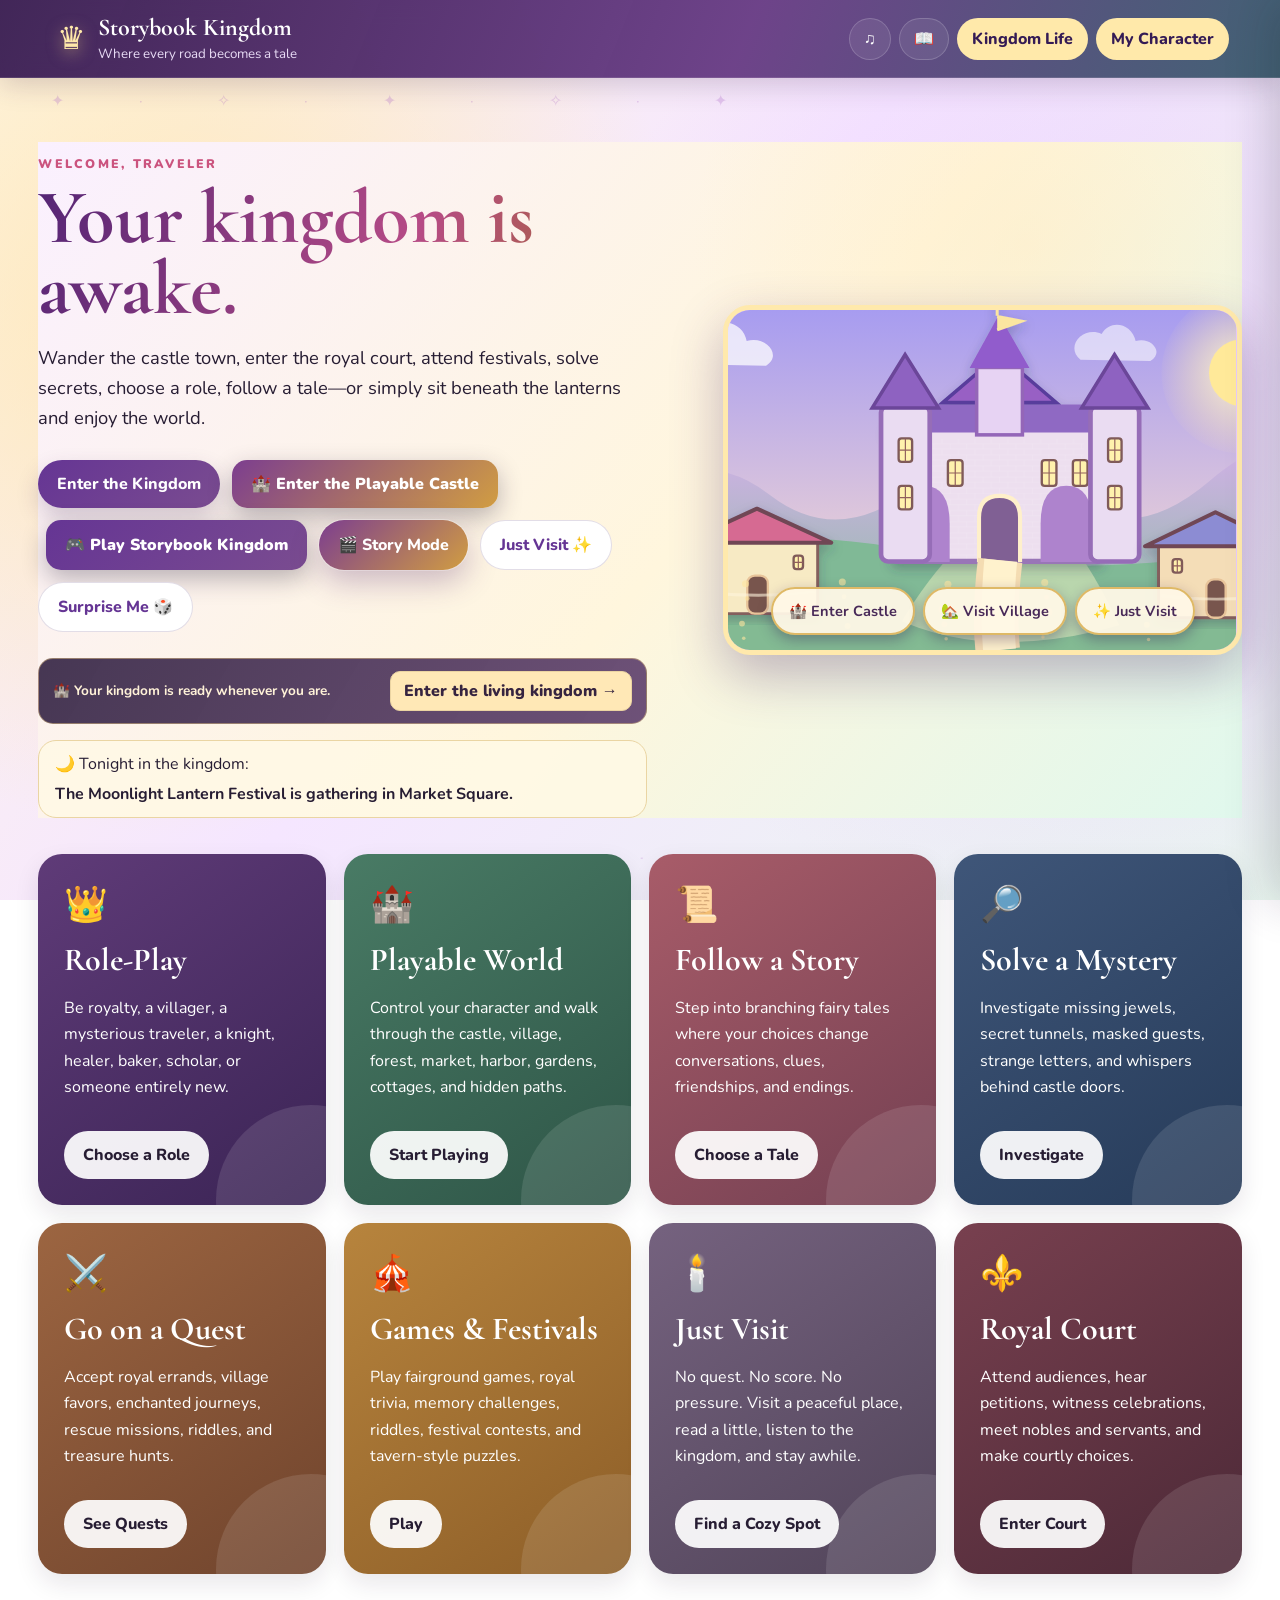
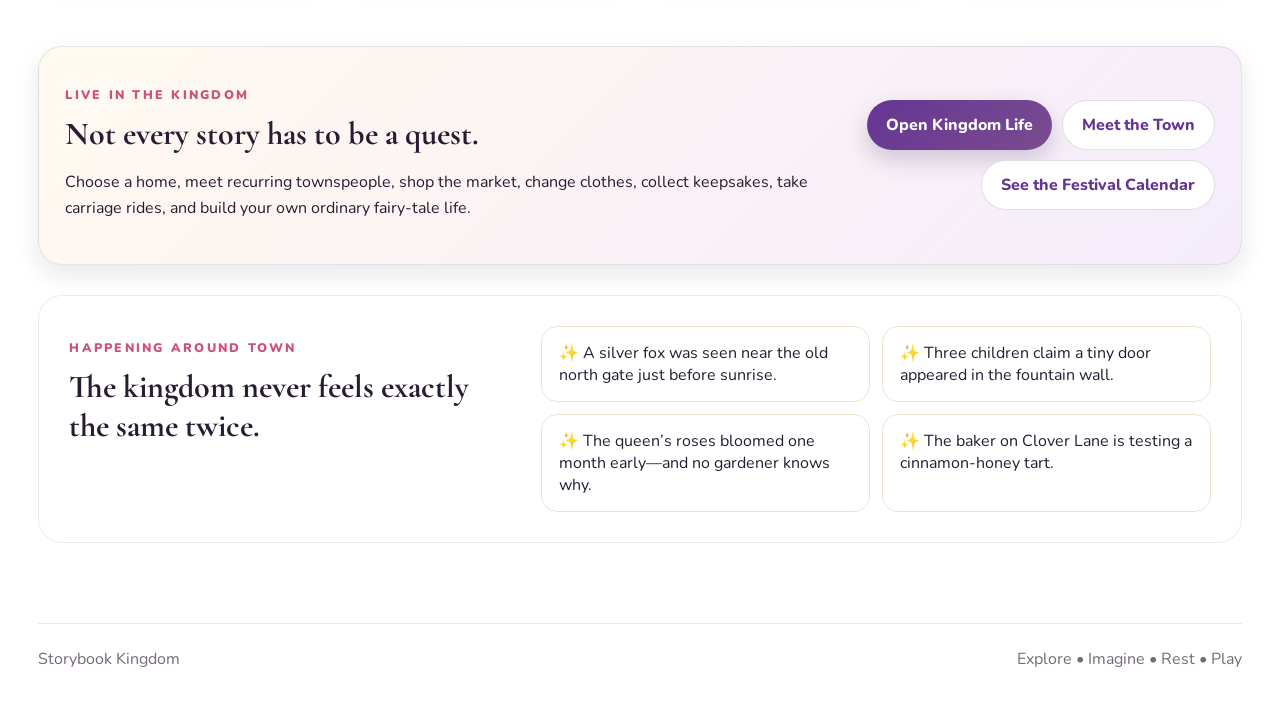
==== index.html @ 8319dd59 "Replace playable emoji figures with animated layered 2D character models" ====
<!DOCTYPE html>
<html lang="en">
<head>
  <meta charset="UTF-8" />
  <meta name="viewport" content="width=device-width, initial-scale=1.0" />
  <meta name="theme-color" content="#3b235e" />
  <meta name="description" content="Storybook Kingdom — a playable fairy-tale world where you control your character, explore connected locations, meet characters, solve mysteries, and go on quests." />
  <title>Storybook Kingdom</title>
  <link rel="stylesheet" href="styles.css" />
  <link rel="stylesheet" href="castle-game.css" />
  <link rel="stylesheet" href="kingdom-world.css" />
  <link rel="stylesheet" href="experience.css" />
  <link rel="stylesheet" href="playable-world.css" />
  <link rel="stylesheet" href="gameplay-system.css" />
  <link rel="stylesheet" href="world-life.css" />
  <link rel="stylesheet" href="scene-director.css" />
  <link rel="stylesheet" href="game-shell.css" />
  <link rel="stylesheet" href="living-schedule.css" />
  <link rel="stylesheet" href="micro-events.css" />
  <link rel="stylesheet" href="relationships.css" />
  <link rel="stylesheet" href="cinematic-motion.css" />
  <link rel="stylesheet" href="world-cycle.css" />
  <link rel="stylesheet" href="quest-book.css" />
  <link rel="stylesheet" href="world-activities.css" />
  <link rel="stylesheet" href="kingdom-shops.css" />
  <link rel="stylesheet" href="home-life.css" />
  <link rel="stylesheet" href="achievements.css" />
  <link rel="stylesheet" href="final-release.css" />
  <link rel="stylesheet" href="realism-pass.css" />
  <link rel="stylesheet" href="realism-details.css" />
  <link rel="stylesheet" href="spatial-physics.css" />
  <link rel="stylesheet" href="room-interactions.css" />
  <link rel="stylesheet" href="character-acting.css" />
  <link rel="stylesheet" href="window-views.css" />
  <link rel="stylesheet" href="depth-parallax.css" />
  <link rel="stylesheet" href="ambient-crowds.css" />
  <link rel="stylesheet" href="immersive-hud.css" />
  <link rel="stylesheet" href="npc-room-behavior.css" />
  <link rel="stylesheet" href="proximity-realism.css" />
  <link rel="stylesheet" href="weather-realism.css" />
  <link rel="stylesheet" href="playable-character-models.css" />
</head>
<body>
  <div class="sparkle-layer" aria-hidden="true"></div>

  <header class="topbar">
    <button class="brand" data-view="home" aria-label="Return to Storybook Kingdom home">
      <span class="crest">♛</span>
      <span>
        <strong>Storybook Kingdom</strong>
        <small>Where every road becomes a tale</small>
      </span>
    </button>

    <nav class="top-actions" aria-label="Kingdom controls">
      <button id="soundBtn" class="icon-btn" title="Toggle gentle kingdom ambience">♫</button>
      <button id="journalBtn" class="icon-btn" title="Open your storybook journal">📖</button>
      <button class="pill-btn" data-view="life">Kingdom Life</button>
      <button id="profileBtn" class="pill-btn">My Character</button>
    </nav>
  </header>

  <main id="app">
    <section id="homeView" class="view active">
      <div class="hero">
        <div class="hero-copy">
          <p class="eyebrow">WELCOME, TRAVELER</p>
          <h1>Your kingdom is awake.</h1>
          <p class="hero-text">
            Wander the castle town, enter the royal court, attend festivals, solve secrets,
            choose a role, follow a tale—or simply sit beneath the lanterns and enjoy the world.
          </p>

          <div class="hero-buttons">
            <button class="primary-btn" data-view="explore">Enter the Kingdom</button>
            <button id="rgStartBtn" class="primary-btn cinematic-btn">🏰 Enter the Playable Castle</button>
            <button id="immersiveStartBtn" class="primary-btn cinematic-btn">Enter Cinematic Story Mode ✨</button>
            <button class="secondary-btn" data-view="cozy">Just Visit ✨</button>
            <button id="continueKingdomBtn" class="secondary-btn hidden">Continue Last Visit</button>
            <button id="surpriseKingdomBtn" class="secondary-btn">Surprise Me 🎲</button>
          </div>

          <div class="status-ribbon">
            <span>🌙 Tonight in the kingdom:</span>
            <strong id="festivalTicker">The Moonlight Lantern Festival is gathering in Market Square.</strong>
          </div>
        </div>

        <div class="castle-card illustrated-world" aria-label="Illustrated kingdom castle and interactive destinations"><img class="world-art" src="world-scene.svg" alt="A lavender fairytale castle on a hill above colorful village cottages" width="1200" height="580"><div class="world-hotspots"><button type="button" data-view="castleinterior">🏰 Enter Castle</button><button type="button" data-view="villages">🏡 Visit Village</button><button type="button" data-view="cozy">✨ Just Visit</button></div><div class="legacy-castle-scene" aria-hidden="true">
          <div class="moon"></div>
          <div class="castle-silhouette">
            <div class="tower t1"><span></span></div>
            <div class="tower t2"><span></span></div>
            <div class="keep">
              <div class="window w1"></div>
              <div class="window w2"></div>
              <div class="gate"></div>
            </div>
            <div class="tower t3"><span></span></div>
          </div>
          <div class="hill"></div>
          <div class="lanterns"><i></i><i></i><i></i><i></i><i></i></div>
        </div></div>
      </div>

      <section class="mode-grid" aria-label="Choose what you feel like doing">
        <article class="mode-card royal" data-view="roleplay">
          <div class="mode-icon">👑</div>
          <h2>Role-Play</h2>
          <p>Be royalty, a villager, a mysterious traveler, a knight, healer, baker, scholar, or someone entirely new.</p>
          <button>Choose a Role</button>
        </article>

        <article class="mode-card forest" data-view="explore">
          <div class="mode-icon">🏰</div>
          <h2>Free Explore</h2>
          <p>Roam freely through the castle, village, forest, market, harbor, gardens, cottages, and hidden paths.</p>
          <button>Open the Map</button>
        </article>

        <article class="mode-card story" data-view="stories">
          <div class="mode-icon">📜</div>
          <h2>Follow a Story</h2>
          <p>Step into branching fairy tales where your choices change conversations, clues, friendships, and endings.</p>
          <button>Choose a Tale</button>
        </article>

        <article class="mode-card mystery" data-view="mystery">
          <div class="mode-icon">🔎</div>
          <h2>Solve a Mystery</h2>
          <p>Investigate missing jewels, secret tunnels, masked guests, strange letters, and whispers behind castle doors.</p>
          <button>Investigate</button>
        </article>

        <article class="mode-card quest" data-view="quests">
          <div class="mode-icon">⚔️</div>
          <h2>Go on a Quest</h2>
          <p>Accept royal errands, village favors, enchanted journeys, rescue missions, riddles, and treasure hunts.</p>
          <button>See Quests</button>
        </article>

        <article class="mode-card games" data-view="games">
          <div class="mode-icon">🎪</div>
          <h2>Games & Festivals</h2>
          <p>Play fairground games, royal trivia, memory challenges, riddles, festival contests, and tavern-style puzzles.</p>
          <button>Play</button>
        </article>

        <article class="mode-card cozy" data-view="cozy">
          <div class="mode-icon">🕯️</div>
          <h2>Just Visit</h2>
          <p>No quest. No score. No pressure. Visit a peaceful place, read a little, listen to the kingdom, and stay awhile.</p>
          <button>Find a Cozy Spot</button>
        </article>

        <article class="mode-card court" data-view="court">
          <div class="mode-icon">⚜️</div>
          <h2>Royal Court</h2>
          <p>Attend audiences, hear petitions, witness celebrations, meet nobles and servants, and make courtly choices.</p>
          <button>Enter Court</button>
        </article>
      </section>

      <section class="life-preview card">
        <div>
          <p class="eyebrow">LIVE IN THE KINGDOM</p>
          <h2>Not every story has to be a quest.</h2>
          <p>Choose a home, meet recurring townspeople, shop the market, change clothes, collect keepsakes, take carriage rides, and build your own ordinary fairy-tale life.</p>
        </div>
        <div class="life-preview-actions">
          <button class="primary-btn" data-view="life">Open Kingdom Life</button>
          <button class="secondary-btn" data-view="people">Meet the Town</button>
          <button class="secondary-btn" data-view="festival">See the Festival Calendar</button>
        </div>
      </section>

      <section class="now-board">
        <div>
          <p class="eyebrow">HAPPENING AROUND TOWN</p>
          <h2>The kingdom never feels exactly the same twice.</h2>
        </div>
        <div id="happenings" class="happenings"></div>
      </section>
    </section>

    <section id="exploreView" class="view">
      <div class="page-heading">
        <button class="back-btn" data-view="home">← Home</button>
        <div>
          <p class="eyebrow">FREE-EXPLORE MODE</p>
          <h1>Choose a place to wander.</h1>
          <p>You can leave any location whenever you want. Nothing here has to be completed.</p>
        </div>
      </div>
      <div id="mapGrid" class="map-grid"></div>
      <div id="locationPanel" class="panel hidden"></div>
    </section>

    <section id="roleplayView" class="view">
      <div class="page-heading">
        <button class="back-btn" data-view="home">← Home</button>
        <div>
          <p class="eyebrow">ROLE-PLAY</p>
          <h1>Who are you in this story?</h1>
          <p>Pick a starting role or invent your own. Your role changes the flavor of scenes—not your freedom.</p>
        </div>
      </div>
      <div id="roleGrid" class="role-grid"></div>
      <div class="custom-role card">
        <h2>Create Your Own Character</h2>
        <div class="form-row">
          <label>Name <input id="charName" placeholder="e.g. Templar of Rosehaven" /></label>
          <label>Role <input id="charRole" placeholder="e.g. traveling storyteller" /></label>
          <label>Home <input id="charHome" placeholder="e.g. Lantern Row" /></label>
        </div>
        <label>One special detail
          <input id="charDetail" placeholder="e.g. knows every secret passage beneath the castle" />
        </label>
        <button id="saveCharacter" class="primary-btn">Enter the Kingdom as This Character</button>
        <p id="characterSaved" class="success-note"></p>
      </div>
    </section>

    <section id="storiesView" class="view">
      <div class="page-heading">
        <button class="back-btn" data-view="home">← Home</button>
        <div>
          <p class="eyebrow">STORY PATHS</p>
          <h1>Choose a tale.</h1>
          <p>These are original fairy-tale adventures. Your decisions change the route through each story.</p>
        </div>
      </div>
      <div id="storyShelf" class="story-shelf"></div>
      <div id="storyPlayer" class="story-player hidden"></div>
    </section>

    <section id="mysteryView" class="view">
      <div class="page-heading">
        <button class="back-btn" data-view="home">← Home</button>
        <div>
          <p class="eyebrow">MYSTERY BOARD</p>
          <h1>The Case of the Vanished Star Crown</h1>
          <p>Inspect clues, question witnesses, and decide what happened before the royal procession begins.</p>
        </div>
      </div>
      <div class="mystery-layout">
        <aside class="case-file card">
          <h2>Case File</h2>
          <p>The ceremonial Star Crown vanished from a locked gallery sometime between the midnight bell and dawn.</p>
          <div class="progress-line"><span id="clueProgress"></span></div>
          <p id="clueCount">0 of 6 clues examined</p>
          <button id="resetMystery" class="secondary-btn small">Reset Case</button>
        </aside>
        <div id="clueBoard" class="clue-board"></div>
      </div>
      <div id="deductionPanel" class="card deduction hidden">
        <h2>Make Your Deduction</h2>
        <p>Who took the crown?</p>
        <div id="suspectButtons" class="choice-row"></div>
        <p id="deductionResult"></p>
      </div>
    </section>

    <section id="questsView" class="view">
      <div class="page-heading">
        <button class="back-btn" data-view="home">← Home</button>
        <div>
          <p class="eyebrow">QUEST BOARD</p>
          <h1>Choose your adventure.</h1>
          <p>Short errands, strange journeys, and grand royal missions are all available. Pick only what sounds fun.</p>
        </div>
      </div>
      <div id="questBoard" class="quest-board"></div>
    </section>

    <section id="gamesView" class="view">
      <div class="page-heading">
        <button class="back-btn" data-view="home">← Home</button>
        <div>
          <p class="eyebrow">FESTIVAL GREEN</p>
          <h1>Games beneath the banners.</h1>
          <p>Play a quick game, collect festival ribbons, or just browse the booths.</p>
        </div>
      </div>
      <div class="game-tabs">
        <button class="tab active" data-game="riddle">Riddle Booth</button>
        <button class="tab" data-game="memory">Royal Memory</button>
        <button class="tab" data-game="fortune">Wheel of Fortune & Fate</button>
      </div>
      <div id="gameStage" class="game-stage card"></div>
    </section>

    <section id="cozyView" class="view cozy-view">
      <div class="page-heading">
        <button class="back-btn" data-view="home">← Home</button>
        <div>
          <p class="eyebrow">JUST VISIT</p>
          <h1>You do not have to accomplish anything here.</h1>
          <p>Pick a peaceful corner of the kingdom. Stay as long as you like.</p>
        </div>
      </div>
      <div id="cozySpots" class="cozy-spots"></div>
      <div id="cozyScene" class="cozy-scene card">
        <div class="cozy-art">🏮 🌙 🏰 ✨</div>
        <h2>Lantern Bridge</h2>
        <p>The river carries gold reflections beneath the old stone bridge. Somewhere in town a violin is playing softly.</p>
        <button id="newCozyMoment" class="secondary-btn">Give Me Another Quiet Moment</button>
      </div>
    </section>

    <section id="courtView" class="view">
      <div class="page-heading">
        <button class="back-btn" data-view="home">← Home</button>
        <div>
          <p class="eyebrow">THE ROYAL COURT</p>
          <h1>Audience is in session.</h1>
          <p>Hear a petition and decide how your character responds—or simply watch the court unfold.</p>
        </div>
      </div>
      <div id="courtScene" class="court-scene card"></div>
    </section>

    <section id="lifeView" class="view">
      <div class="page-heading">
        <button class="back-btn" data-view="home">← Home</button>
        <div><p class="eyebrow">KINGDOM LIFE</p><h1>Live here for a while.</h1><p>Your coins, home, clothing, keepsakes, friendships, and little discoveries stay saved on this device.</p></div>
      </div>
      <div id="lifeStats" class="life-stats"></div>
      <div class="kingdom-finder card">
        <label for="kingdomSearch">Find something to do <input id="kingdomSearch" placeholder="Try: mystery, castle, horses, cozy, story, village..." /></label>
        <div id="kingdomCategoryChips" class="category-chips">
          <button class="category-chip active" data-life-filter="all">Everything</button>
          <button class="category-chip" data-life-filter="people">People & Home</button>
          <button class="category-chip" data-life-filter="stories">Stories & Mysteries</button>
          <button class="category-chip" data-life-filter="places">Places & Travel</button>
          <button class="category-chip" data-life-filter="learning">Work & Learning</button>
          <button class="category-chip" data-life-filter="leisure">Festivals & Leisure</button>
          <button class="category-chip" data-life-filter="world">My World & Saves</button>
        </div>
        <p id="kingdomFinderCount" class="story-note"></p>
      </div>
      <div class="life-grid">
        <article class="life-card" data-view="people"><span>👥</span><h2>People of the Kingdom</h2><p>Meet royals, villagers, servants, merchants, scholars, guards, children, travelers, and familiar faces who remember you.</p></article>
        <article class="life-card" data-view="shops"><span>🛍️</span><h2>Shops & Market</h2><p>Spend kingdom coins on clothing, food, books, trinkets, flowers, gifts, and curious objects.</p></article>
        <article class="life-card" data-view="homebase"><span>🏡</span><h2>Your Home</h2><p>Choose where you live—from a village cottage to rooms inside Roseglass Castle.</p></article>
        <article class="life-card" data-view="wardrobe"><span>👗</span><h2>Royal Wardrobe</h2><p>Choose your current outfit and collect new pieces from shops and festivals.</p></article>
        <article class="life-card" data-view="carriage"><span>🛞</span><h2>Carriages & Travel</h2><p>Take a carriage, ride horseback, walk the lanes, or catch a harbor boat to special destinations.</p></article>
        <article class="life-card" data-view="festival"><span>🎉</span><h2>Festival Calendar</h2><p>See recurring seasonal celebrations and enter special festival scenes.</p></article>
        <article class="life-card" data-view="royals"><span>👑</span><h2>Royal Family & Lore</h2><p>Meet the ruling household, trace family history, hear old scandals, and learn why Roseglass Castle became the royal seat.</p></article>
        <article class="life-card" data-view="jobs"><span>🛠️</span><h2>Jobs & Trades</h2><p>Choose a kingdom occupation, work short shifts when you feel like it, earn coins, and unlock role-play moments.</p></article>
        <article class="life-card" data-view="letters"><span>💌</span><h2>Letters & Gazette</h2><p>Open personal letters, invitations, notices, and the latest little stories from around the kingdom.</p></article>
        <article class="life-card" data-view="realms"><span>🗺️</span><h2>Neighboring Realms</h2><p>Travel beyond Storybook Kingdom to nearby courts, villages, forests, ports, and mountain roads.</p></article>
        <article class="life-card" data-view="clock"><span>🌅</span><h2>Kingdom Clock</h2><p>Choose morning, afternoon, evening, or night and watch scenes around the kingdom change with the hour.</p></article>
        <article class="life-card" data-view="courtship"><span>💞</span><h2>Courtship & Companions</h2><p>Build gentle story relationships, share outings, exchange letters, and choose whether a bond stays friendship, courtship, or simply acquaintance.</p></article>
        <article class="life-card" data-view="property"><span>🪑</span><h2>Home & Furnishings</h2><p>Decorate your chosen home with beds, tables, bookshelves, rugs, flowers, paintings, hearth pieces, and little comforts.</p></article>
        <article class="life-card" data-view="townservices"><span>🏘️</span><h2>Town Services</h2><p>Spend time at the tavern, inn, stable, blacksmith, dressmaker, apothecary, schoolhouse, and bathhouse.</p></article>
        <article class="life-card" data-view="grandevents"><span>🎭</span><h2>Grand Events</h2><p>Enter masquerades, tournaments, royal weddings, holiday feasts, coronation celebrations, and village fairs.</p></article>
        <article class="life-card" data-view="eventchains"><span>📚</span><h2>Living Storylines</h2><p>Play multi-part events that remember earlier choices and continue across several visits.</p></article>
        <article class="life-card" data-view="seasons"><span>🌦️</span><h2>Seasons & Weather</h2><p>Choose spring rain, summer sunshine, autumn wind, winter snow, fog, storms, or a clear starry night and watch daily scenes adapt.</p></article>
        <article class="life-card" data-view="household"><span>🫖</span><h2>Household Life</h2><p>Wake up, prepare meals, host tea, receive callers, tend a garden, read by the fire, or end the day quietly at home.</p></article>
        <article class="life-card" data-view="reputation"><span>🗣️</span><h2>Rumors & Reputation</h2><p>Town chatter remembers some of your choices. Build a reputation for kindness, mystery, scholarship, courage, or festive spirit.</p></article>
        <article class="life-card" data-view="calendar"><span>📅</span><h2>Kingdom Calendar</h2><p>Move through a twelve-day story month filled with market days, court sessions, fairs, celebrations, quiet days, and surprise happenings.</p></article>
        <article class="life-card" data-view="cases"><span>🕵️</span><h2>Mystery Casebook</h2><p>Open additional replayable investigations with suspects, clues, deductions, and saved case progress.</p></article>
        <article class="life-card" data-view="routines"><span>🔔</span><h2>Castle-Town Routines</h2><p>Spend a morning, afternoon, evening, or night following ordinary routines around the castle, village, market, harbor, or abbey.</p></article>
        <article class="life-card" data-view="castleinterior"><span>🏰</span><h2>Inside Roseglass Castle</h2><p>Explore the kitchens, ballroom, throne room, servants’ corridors, library, towers, guest wing, chapel, nursery, and hidden passages.</p></article>
        <article class="life-card" data-view="storybooks"><span>📚</span><h2>Storybook Library</h2><p>Collect original fairy tales, legends, songs, family histories, recipes, maps, and pieces of kingdom lore.</p></article>
        <article class="life-card" data-view="titles"><span>🏅</span><h2>Titles & Keepsakes</h2><p>Earn gentle story titles and keepsakes from exploration, kindness, mysteries, festivals, scholarship, and ordinary life.</p></article>
        <article class="life-card" data-view="todayevents"><span>✨</span><h2>Something Happened Today</h2><p>Open a random kingdom event that may become a conversation, invitation, rumor, discovery, tiny problem, or completely peaceful moment.</p></article>
        <article class="life-card" data-view="letterslive"><span>📨</span><h2>Living Correspondence</h2><p>Receive follow-up letters from people you know, with wording that changes according to friendships, visits, and story progress.</p></article>
        <article class="life-card" data-view="consequencequests"><span>🧭</span><h2>Choice-Remembering Quests</h2><p>Play longer quests whose later scenes remember earlier decisions without trapping you in one path.</p></article>

        <article class="life-card" data-view="underways"><span>🕳️</span><h2>Underways & Secret Tunnels</h2><p>Explore cellars, old aqueducts, forgotten stairs, sealed doors, smugglers’ routes, and the passages beneath Roseglass Castle.</p></article>
        <article class="life-card" data-view="villages"><span>🏘️</span><h2>Outlying Villages</h2><p>Visit six nearby settlements with their own people, customs, shops, rumors, and small-town problems.</p></article>
        <article class="life-card" data-view="academy"><span>🎓</span><h2>Royal Academy</h2><p>Attend optional lessons in lore, maps, etiquette, herbs, music, riddles, history, and practical castle-town skills.</p></article>
        <article class="life-card" data-view="castlework"><span>🧹</span><h2>Castle Workdays</h2><p>Try short shifts in the kitchens, library, stables, gardens, guest wing, messenger office, and festival staff.</p></article>
        <article class="life-card" data-view="seasonarcs"><span>🍂</span><h2>Seasonal Story Arcs</h2><p>Follow longer stories that unfold over spring, summer, autumn, and winter while remembering your choices.</p></article>
        <article class="life-card" data-view="pastimes"><span>🧶</span><h2>Kingdom Pastimes</h2><p>Spend time gardening, baking, fishing, sewing, painting, reading, singing, stargazing, picnicking, or doing nothing at all.</p></article>

        <article class="life-card" data-view="lifepaths"><span>🧭</span><h2>Life Paths</h2><p>Try royal, noble, merchant, artisan, servant, farmer, traveler, or village life without locking your character into one class.</p></article>
        <article class="life-card" data-view="stables"><span>🐎</span><h2>Royal Stables & Horses</h2><p>Meet horses, choose a favorite mount, groom, ride, train gently, or take a peaceful countryside route.</p></article>
        <article class="life-card" data-view="feasts"><span>🍽️</span><h2>Feasts & Royal Kitchens</h2><p>Plan menus, prepare dishes, attend banquets, host supper, bake festival food, or eat quietly in the kitchens.</p></article>
        <article class="life-card" data-view="theatre"><span>🎭</span><h2>Theatre & Performances</h2><p>Watch plays, sing, perform, rehearse, join a village pageant, or attend a royal concert beneath the chandeliers.</p></article>
        <article class="life-card" data-view="passport"><span>📜</span><h2>Realm Passport</h2><p>Keep a record of the neighboring realms and villages you have visited, along with stamps, memories, and travel notes.</p></article>
        <article class="life-card" data-view="talemaker"><span>✍️</span><h2>Make Your Own Fairy Tale</h2><p>Mix a hero, setting, mystery, object, companion, and ending style to create a new original story prompt whenever you want.</p></article>
        <article class="life-card" data-view="paupersaga"><span>🌟</span><h2>From Cottage to Court</h2><p>Follow a longer rags-to-royalty-style saga about village life, opportunity, identity, friendship, and choosing what “happily ever after” means.</p></article>
        <article class="life-card" data-view="kingdomdashboard"><span>📖</span><h2>My Kingdom Book</h2><p>See your character, home, coins, relationships, visits, stories, mysteries, titles, collections, and overall kingdom history in one place.</p></article>
        <article class="life-card" data-view="savecenter"><span>💾</span><h2>Save & Restore Center</h2><p>Export your Storybook Kingdom progress to a backup file, import it later, or reset only when you deliberately choose to.</p></article>

      </div>
      <div class="card daily-card"><p class="eyebrow">TODAY'S LITTLE MOMENT</p><h2 id="dailyMomentTitle"></h2><p id="dailyMomentText"></p><button id="dailyMomentBtn" class="primary-btn">Live This Moment</button><p id="dailyMomentResult"></p></div>
    </section>

    <section id="peopleView" class="view">
      <div class="page-heading"><button class="back-btn" data-view="life">← Kingdom Life</button><div><p class="eyebrow">PEOPLE OF STORYBOOK KINGDOM</p><h1>Familiar faces make a world feel alive.</h1><p>Talk to someone, give a small gift, hear gossip, or simply visit.</p></div></div>
      <div id="peopleGrid" class="people-grid"></div>
      <div id="personScene" class="card hidden"></div>
    </section>

    <section id="shopsView" class="view">
      <div class="page-heading"><button class="back-btn" data-view="life">← Kingdom Life</button><div><p class="eyebrow">MARKET & SHOPS</p><h1>Spend a few kingdom coins.</h1><p>Nothing here uses real money. Coins are earned only inside Storybook Kingdom.</p></div></div>
      <div id="walletBar" class="wallet-bar"></div>
      <div id="shopGrid" class="shop-grid"></div>
      <div id="shopScene" class="card hidden"></div>
    </section>

    <section id="homebaseView" class="view">
      <div class="page-heading"><button class="back-btn" data-view="life">← Kingdom Life</button><div><p class="eyebrow">YOUR HOME</p><h1>Where do you belong tonight?</h1><p>You can change homes whenever you like. There is no rent and no penalty.</p></div></div>
      <div id="homeChoices" class="home-choices"></div>
      <div id="homeScene" class="card"></div>
    </section>

    <section id="wardrobeView" class="view">
      <div class="page-heading"><button class="back-btn" data-view="life">← Kingdom Life</button><div><p class="eyebrow">ROYAL WARDROBE</p><h1>Dress for the story you feel like living.</h1><p>Your wardrobe grows through shops, festivals, stories, and discoveries.</p></div></div>
      <div id="outfitNow" class="card outfit-now"></div>
      <div id="wardrobeGrid" class="wardrobe-grid"></div>
    </section>

    <section id="carriageView" class="view">
      <div class="page-heading"><button class="back-btn" data-view="life">← Kingdom Life</button><div><p class="eyebrow">CARRIAGES & TRAVEL</p><h1>Choose how to cross the kingdom.</h1><p>Travel creates short scenes and can uncover small keepsakes or rumors.</p></div></div>
      <div id="travelGrid" class="travel-grid"></div>
      <div id="travelScene" class="card hidden"></div>
    </section>

    <section id="festivalView" class="view">
      <div class="page-heading"><button class="back-btn" data-view="life">← Kingdom Life</button><div><p class="eyebrow">FESTIVAL CALENDAR</p><h1>A year of banners, music, food, and old traditions.</h1><p>Enter any festival whenever you want; Storybook Kingdom does not make you wait for the real calendar.</p></div></div>
      <div id="festivalGrid" class="festival-grid"></div>
      <div id="festivalScene" class="card hidden"></div>
    </section>

    <section id="royalsView" class="view">
      <div class="page-heading"><button class="back-btn" data-view="life">← Kingdom Life</button><div><p class="eyebrow">THE HOUSE OF ROSEGLASS</p><h1>Royal family, history, and court lore.</h1><p>Explore the ruling household without needing to follow a quest.</p></div></div>
      <div id="royalGrid" class="people-grid"></div>
      <div id="royalScene" class="card hidden"></div>
    </section>

    <section id="jobsView" class="view">
      <div class="page-heading"><button class="back-btn" data-view="life">← Kingdom Life</button><div><p class="eyebrow">JOBS & TRADES</p><h1>Choose how you spend a working day.</h1><p>Work is optional. Pick a trade for role-play, earn a few coins, then leave whenever you like.</p></div></div>
      <div id="jobStatus" class="card"></div>
      <div id="jobGrid" class="shop-grid"></div>
      <div id="jobScene" class="card hidden"></div>
    </section>

    <section id="lettersView" class="view">
      <div class="page-heading"><button class="back-btn" data-view="life">← Kingdom Life</button><div><p class="eyebrow">POST & KINGDOM GAZETTE</p><h1>Something has arrived for you.</h1><p>Read invitations, notes, notices, gossip columns, and harmless little headlines from around town.</p></div></div>
      <div id="mailGrid" class="story-shelf"></div>
      <div id="mailScene" class="card hidden"></div>
    </section>

    <section id="realmsView" class="view">
      <div class="page-heading"><button class="back-btn" data-view="life">← Kingdom Life</button><div><p class="eyebrow">BEYOND THE KINGDOM</p><h1>Other roads lead to other stories.</h1><p>These nearby realms expand the world without replacing Storybook Kingdom as your home base.</p></div></div>
      <div id="realmGrid" class="map-grid"></div>
      <div id="realmScene" class="card hidden"></div>
    </section>

    <section id="clockView" class="view">
      <div class="page-heading"><button class="back-btn" data-view="life">← Kingdom Life</button><div><p class="eyebrow">KINGDOM CLOCK</p><h1>Choose the hour you want to visit.</h1><p>Storybook Kingdom does not force real-world time on you. Pick the atmosphere you feel like.</p></div></div>
      <div id="clockChoices" class="cozy-spots"></div>
      <div id="clockScene" class="card"></div>
    </section>

    <section id="courtshipView" class="view">
      <div class="page-heading"><button class="back-btn" data-view="life">← Kingdom Life</button><div><p class="eyebrow">COURTSHIP & COMPANIONS</p><h1>Relationships can grow at your pace.</h1><p>Nothing is forced. Keep a person as a friend, grow closer, or simply enjoy a single outing.</p></div></div>
      <div id="companionGrid" class="people-grid"></div><div id="companionScene" class="card hidden"></div>
    </section>

    <section id="propertyView" class="view">
      <div class="page-heading"><button class="back-btn" data-view="life">← Kingdom Life</button><div><p class="eyebrow">HOME & FURNISHINGS</p><h1>Make your home feel like yours.</h1><p>Collect furniture and decorate without rent, upkeep, or pressure.</p></div></div>
      <div id="propertyStatus" class="card"></div><div id="furnitureGrid" class="shop-grid"></div><div id="propertyScene" class="card hidden"></div>
    </section>

    <section id="townservicesView" class="view">
      <div class="page-heading"><button class="back-btn" data-view="life">← Kingdom Life</button><div><p class="eyebrow">CASTLE-TOWN LIFE</p><h1>Spend an ordinary day in town.</h1><p>These places are for role-play, errands, conversation, comfort, and small discoveries.</p></div></div>
      <div id="serviceGrid" class="map-grid"></div><div id="serviceScene" class="card hidden"></div>
    </section>

    <section id="grandeventsView" class="view">
      <div class="page-heading"><button class="back-btn" data-view="life">← Kingdom Life</button><div><p class="eyebrow">GRAND EVENTS</p><h1>Tonight the whole kingdom is invited.</h1><p>Choose any celebration whenever you want. Events are replayable and do not expire.</p></div></div>
      <div id="grandEventGrid" class="festival-grid"></div><div id="grandEventScene" class="card hidden"></div>
    </section>

    <section id="eventchainsView" class="view">
      <div class="page-heading"><button class="back-btn" data-view="life">← Kingdom Life</button><div><p class="eyebrow">LIVING STORYLINES</p><h1>Some stories continue after you walk away.</h1><p>Each storyline unfolds in chapters and remembers where you stopped.</p></div></div>
      <div id="chainGrid" class="story-shelf"></div><div id="chainScene" class="card hidden"></div>
    </section>


    <section id="seasonsView" class="view">
      <div class="page-heading"><button class="back-btn" data-view="life">← Kingdom Life</button><div><p class="eyebrow">SEASONS & WEATHER</p><h1>Change the sky above the kingdom.</h1><p>Pick the atmosphere you want. Weather changes descriptions and suggested activities without blocking anything.</p></div></div>
      <div id="weatherGrid" class="weather-grid"></div><div id="weatherScene" class="card"></div>
    </section>

    <section id="householdView" class="view">
      <div class="page-heading"><button class="back-btn" data-view="life">← Kingdom Life</button><div><p class="eyebrow">HOUSEHOLD LIFE</p><h1>Live an ordinary fairy-tale day at home.</h1><p>Your home can be active, social, productive, or completely restful.</p></div></div>
      <div id="householdStatus" class="card"></div><div id="householdGrid" class="routine-grid"></div><div id="householdScene" class="card hidden"></div>
    </section>

    <section id="reputationView" class="view">
      <div class="page-heading"><button class="back-btn" data-view="life">← Kingdom Life</button><div><p class="eyebrow">RUMORS & REPUTATION</p><h1>People remember the kind of stories you create.</h1><p>Reputation is descriptive, not a score you have to maximize. You can change direction whenever you like.</p></div></div>
      <div id="reputationBoard" class="reputation-board"></div><div id="rumorBoard" class="card"></div>
    </section>

    <section id="calendarView" class="view">
      <div class="page-heading"><button class="back-btn" data-view="life">← Kingdom Life</button><div><p class="eyebrow">KINGDOM CALENDAR</p><h1>Turn the page when you feel like it.</h1><p>The calendar is fictional and advances only when you choose. Nothing expires.</p></div></div>
      <div id="calendarStatus" class="card"></div><div id="calendarGrid" class="calendar-grid"></div>
    </section>

    <section id="casesView" class="view">
      <div class="page-heading"><button class="back-btn" data-view="life">← Kingdom Life</button><div><p class="eyebrow">MYSTERY CASEBOOK</p><h1>More secrets are waiting.</h1><p>Inspect evidence, question possibilities, and make your own deduction.</p></div></div>
      <div id="caseGrid" class="story-shelf"></div><div id="caseScene" class="card hidden"></div>
    </section>

    <section id="routinesView" class="view">
      <div class="page-heading"><button class="back-btn" data-view="life">← Kingdom Life</button><div><p class="eyebrow">CASTLE-TOWN ROUTINES</p><h1>Spend a whole stretch of the day somewhere familiar.</h1><p>Choose a place and follow a short chain of everyday moments.</p></div></div>
      <div id="routineGrid" class="routine-grid"></div><div id="routineScene" class="card hidden"></div>
    </section>

    <section id="castleinteriorView" class="view">
      <div class="page-heading"><button class="back-btn" data-view="life">← Kingdom Life</button><div><p class="eyebrow">INSIDE ROSEGLASS CASTLE</p><h1>The castle is a whole world of its own.</h1><p>Choose a room, corridor, or hidden corner. You can explore without starting a quest.</p></div></div>
      <div id="castleRoomGrid" class="map-grid"></div><div id="castleRoomScene" class="card hidden"></div>
    </section>

    <section id="storybooksView" class="view">
      <div class="page-heading"><button class="back-btn" data-view="life">← Kingdom Life</button><div><p class="eyebrow">STORYBOOK LIBRARY</p><h1>Your shelves grow as the kingdom grows.</h1><p>Open collected tales, legends, household books, songs, recipes, and pieces of lore.</p></div></div>
      <div id="storybookStats" class="card"></div><div id="storybookGrid" class="story-shelf"></div><div id="storybookScene" class="card hidden"></div>
    </section>

    <section id="titlesView" class="view">
      <div class="page-heading"><button class="back-btn" data-view="life">← Kingdom Life</button><div><p class="eyebrow">TITLES & KEEPSAKES</p><h1>Little names for the life you have lived here.</h1><p>These are story souvenirs, never requirements or rankings.</p></div></div>
      <div id="titleBoard" class="people-grid"></div><div id="keepsakeBoard" class="card"></div>
    </section>

    <section id="todayeventsView" class="view">
      <div class="page-heading"><button class="back-btn" data-view="life">← Kingdom Life</button><div><p class="eyebrow">SOMETHING HAPPENED TODAY</p><h1>Open the door and see what kind of day it is.</h1><p>The event can be dramatic, funny, cozy, mysterious, social, or wonderfully uneventful.</p></div></div>
      <div id="todayEventScene" class="card event-big"></div>
    </section>

    <section id="lettersliveView" class="view">
      <div class="page-heading"><button class="back-btn" data-view="life">← Kingdom Life</button><div><p class="eyebrow">LIVING CORRESPONDENCE</p><h1>Your relationships write back.</h1><p>Letters change as friendships, places, and stories become familiar.</p></div></div>
      <div id="livingLetterGrid" class="story-shelf"></div><div id="livingLetterScene" class="card hidden"></div>
    </section>

    <section id="consequencequestsView" class="view">
      <div class="page-heading"><button class="back-btn" data-view="life">← Kingdom Life</button><div><p class="eyebrow">CHOICE-REMEMBERING QUESTS</p><h1>Choices echo without becoming chains.</h1><p>Each quest remembers earlier decisions and changes later scenes, but you can replay or choose differently anytime.</p></div></div>
      <div id="memoryQuestGrid" class="quest-board"></div><div id="memoryQuestScene" class="card hidden"></div>
    </section>

    <section id="underwaysView" class="view">
      <div class="page-heading"><button class="back-btn" data-view="life">← Kingdom Life</button><div><p class="eyebrow">BENEATH THE KINGDOM</p><h1>The Underways</h1><p>Explore old tunnels at your own pace. Some are mysterious; some are simply old infrastructure.</p></div></div>
      <div id="underwayGrid" class="story-shelf"></div><div id="underwayScene" class="card hidden"></div>
    </section>
    <section id="villagesView" class="view">
      <div class="page-heading"><button class="back-btn" data-view="life">← Kingdom Life</button><div><p class="eyebrow">BEYOND THE CASTLE TOWN</p><h1>Outlying Villages</h1><p>Small communities with distinct rhythms, neighbors, trades, and local stories.</p></div></div>
      <div id="villageGrid" class="map-grid"></div><div id="villageScene" class="card hidden"></div>
    </section>
    <section id="academyView" class="view">
      <div class="page-heading"><button class="back-btn" data-view="life">← Kingdom Life</button><div><p class="eyebrow">ROYAL ACADEMY</p><h1>Learn only when you feel like it.</h1><p>Short optional lessons add flavor to role-play. There are no grades and no required assignments.</p></div></div>
      <div id="academyGrid" class="story-shelf"></div><div id="academyScene" class="card hidden"></div>
    </section>
    <section id="castleworkView" class="view">
      <div class="page-heading"><button class="back-btn" data-view="life">← Kingdom Life</button><div><p class="eyebrow">A DAY ON STAFF</p><h1>Castle Workdays</h1><p>Try a shift for coins and story moments, then leave whenever you like.</p></div></div>
      <div id="castleWorkGrid" class="quest-board"></div><div id="castleWorkScene" class="card hidden"></div>
    </section>
    <section id="seasonarcsView" class="view">
      <div class="page-heading"><button class="back-btn" data-view="life">← Kingdom Life</button><div><p class="eyebrow">STORIES THROUGH THE YEAR</p><h1>Seasonal Story Arcs</h1><p>Four longer storylines designed to feel like life moving through the kingdom.</p></div></div>
      <div id="seasonArcGrid" class="story-shelf"></div><div id="seasonArcScene" class="card hidden"></div>
    </section>
    <section id="pastimesView" class="view">
      <div class="page-heading"><button class="back-btn" data-view="life">← Kingdom Life</button><div><p class="eyebrow">NO-PRESSURE TIME</p><h1>Kingdom Pastimes</h1><p>Choose something small to do because it sounds pleasant—not because the kingdom needs saving.</p></div></div>
      <div id="pastimeGrid" class="cozy-spots"></div><div id="pastimeScene" class="card hidden"></div>
    </section>


    <section id="lifepathsView" class="view">
      <div class="page-heading"><button class="back-btn" data-view="life">← Kingdom Life</button><div><p class="eyebrow">WAYS TO LIVE HERE</p><h1>Choose a life for today.</h1><p>A path changes the flavor of your day, not your worth or your freedom. Switch whenever you like.</p></div></div>
      <div id="lifePathGrid" class="story-shelf"></div><div id="lifePathScene" class="card hidden"></div>
    </section>
    <section id="stablesView" class="view">
      <div class="page-heading"><button class="back-btn" data-view="life">← Kingdom Life</button><div><p class="eyebrow">ROYAL STABLES</p><h1>Meet the horses of Roseglass.</h1><p>Choose a favorite mount, care for it, ride, or simply spend a quiet hour in the stable yard.</p></div></div>
      <div id="stableStatus" class="card"></div><div id="horseGrid" class="people-grid"></div><div id="horseScene" class="card hidden"></div>
    </section>
    <section id="feastsView" class="view">
      <div class="page-heading"><button class="back-btn" data-view="life">← Kingdom Life</button><div><p class="eyebrow">TABLES OF THE KINGDOM</p><h1>Cook, host, feast, or snack.</h1><p>Food can be ceremonial, cozy, festive, ordinary, or just something warm from the bakery.</p></div></div>
      <div id="feastGrid" class="story-shelf"></div><div id="feastScene" class="card hidden"></div>
    </section>
    <section id="theatreView" class="view">
      <div class="page-heading"><button class="back-btn" data-view="life">← Kingdom Life</button><div><p class="eyebrow">STAGE & SONG</p><h1>The kingdom is ready for a performance.</h1><p>Watch, rehearse, sing, act, tell stories, or stay comfortably in the audience.</p></div></div>
      <div id="theatreGrid" class="story-shelf"></div><div id="theatreScene" class="card hidden"></div>
    </section>
    <section id="passportView" class="view">
      <div class="page-heading"><button class="back-btn" data-view="life">← Kingdom Life</button><div><p class="eyebrow">TRAVEL RECORD</p><h1>Your Realm Passport</h1><p>A keepsake record of where you have wandered. It never blocks travel and never expires.</p></div></div>
      <div id="passportStats" class="card"></div><div id="passportGrid" class="map-grid"></div>
    </section>
    <section id="talemakerView" class="view">
      <div class="page-heading"><button class="back-btn" data-view="life">← Kingdom Life</button><div><p class="eyebrow">STORY WORKSHOP</p><h1>Make your own fairy tale.</h1><p>Generate an original premise, then reshape any part until it sounds like a story you want to enter.</p></div></div>
      <div id="taleMaker" class="card"></div>
    </section>
    <section id="paupersagaView" class="view">
      <div class="page-heading"><button class="back-btn" data-view="life">← Kingdom Life</button><div><p class="eyebrow">LONG-FORM STORY</p><h1>From Cottage to Court</h1><p>A multi-part fairy-tale saga about a person from an ordinary village household whose choices gradually bring them into royal life.</p></div></div>
      <div id="pauperSagaStatus" class="card"></div><div id="pauperSagaScene" class="card"></div>
    </section>
    <section id="kingdomdashboardView" class="view">
      <div class="page-heading"><button class="back-btn" data-view="life">← Kingdom Life</button><div><p class="eyebrow">MY KINGDOM BOOK</p><h1>Your Storybook Kingdom at a glance.</h1><p>This is a record of what you have chosen to explore—not a completion checklist.</p></div></div>
      <div id="kingdomDashboard" class="dashboard-grid"></div>
    </section>
    <section id="savecenterView" class="view">
      <div class="page-heading"><button class="back-btn" data-view="life">← Kingdom Life</button><div><p class="eyebrow">SAVE & RESTORE</p><h1>Protect your kingdom progress.</h1><p>Download a local backup of your browser save, restore one later, or deliberately reset the kingdom.</p></div></div>
      <div id="saveCenter" class="card"></div>
    </section>

  </main>


  <section id="cinemaWorld" class="cinema-world hidden" aria-hidden="true">
    <div id="cinemaSky" class="cinema-sky"></div>
    <div class="cinema-stars" aria-hidden="true"></div>
    <div id="cinemaSceneArt" class="cinema-scene-art">
      <div class="cinema-moon"></div>
      <div class="cinema-hills"></div>
      <div class="cinema-castle-mini">🏰</div>
      <div class="cinema-particles" aria-hidden="true"></div>
    </div>
    <div class="cinema-hud">
      <button id="cinemaExit" class="cinema-round" aria-label="Exit scene">✕</button>
      <div class="cinema-location"><span id="cinemaLocationIcon">🏰</span><span><small>YOU ARE HERE</small><strong id="cinemaLocationName">Roseglass Castle</strong></span></div>
      <div class="cinema-stats"><span id="cinemaCoinStat">🪙 0</span><span id="cinemaFriendStat">✨ Story Mode</span></div>
    </div>
    <div id="cinemaCharacters" class="cinema-characters"></div>
    <div id="cinemaHotspots" class="cinema-hotspots"></div>
    <div id="cinemaDialogue" class="cinema-dialogue">
      <div id="cinemaSpeakerPortrait" class="cinema-portrait">📖</div>
      <div class="cinema-dialogue-copy">
        <p id="cinemaSpeaker" class="cinema-speaker">Storybook Kingdom</p>
        <p id="cinemaText" class="cinema-text"></p>
        <div id="cinemaChoices" class="cinema-choices"></div>
      </div>
    </div>
  </section>

  <aside id="journalDrawer" class="drawer" aria-hidden="true">
    <div class="drawer-head">
      <div>
        <p class="eyebrow">YOUR STORYBOOK</p>
        <h2>Kingdom Journal</h2>
      </div>
      <button id="closeJournal" class="icon-btn">✕</button>
    </div>
    <p>Little discoveries from your visits are kept here on this device.</p>
    <div id="journalEntries"></div>
    <button id="clearJournal" class="secondary-btn small">Clear Journal</button>
  </aside>

  <div id="overlay" class="overlay hidden"></div>

  <div id="toast" class="toast" role="status" aria-live="polite"></div>

  <footer>
    <span>Storybook Kingdom</span>
    <span>Explore • Imagine • Rest • Play</span>
  </footer>

  <script src="script.js"></script>
  <script src="castle-game.js"></script>
  <script src="kingdom-world.js"></script>
  <script src="experience.js"></script>
  <script src="playable-world.js"></script>
  <script src="gameplay-system.js"></script>
  <script src="world-life.js"></script>
  <script src="scene-director.js"></script>
  <script src="game-shell.js"></script>
  <script src="living-schedule.js"></script>
  <script src="micro-events.js"></script>
  <script src="relationships.js"></script>
  <script src="cinematic-motion.js"></script>
  <script src="world-cycle.js"></script>
  <script src="quest-book.js"></script>
  <script src="world-activities.js"></script>
  <script src="kingdom-shops.js"></script>
  <script src="home-life.js"></script>
  <script src="achievements.js"></script>
  <script src="final-release.js"></script>
  <script src="realism-pass.js"></script>
  <script src="realism-details.js"></script>
  <script src="spatial-physics.js"></script>
  <script src="room-interactions.js"></script>
  <script src="character-acting.js"></script>
  <script src="window-views.js"></script>
  <script src="depth-parallax.js"></script>
  <script src="ambient-crowds.js"></script>
  <script src="immersive-hud.js"></script>
  <script src="npc-room-behavior.js"></script>
  <script src="proximity-realism.js"></script>
  <script src="weather-realism.js"></script>
  <script src="playable-character-models.js"></script>
</body>
</html>
---- styles.css ----
@import url('https://fonts.googleapis.com/css2?family=Cormorant+Garamond:wght@500;600;700&family=Nunito:wght@400;600;700;800&display=swap');

:root {
  --ink: #271d33;
  --cream: #fff8e9;
  --paper: #fffdf7;
  --gold: #d6aa4c;
  --gold-light: #ffe6a6;
  --purple: #4d2f69;
  --purple-deep: #2c183d;
  --rose: #a34662;
  --green: #3f6f5d;
  --blue: #35587a;
  --shadow: 0 18px 45px rgba(37, 21, 49, .16);
  --soft-shadow: 0 10px 25px rgba(37, 21, 49, .10);
  --radius: 24px;
}

* { box-sizing: border-box; }
html { scroll-behavior: smooth; }

body {
  margin: 0;
  color: var(--ink);
  background:
    radial-gradient(circle at 10% 10%, rgba(255, 228, 166, .48), transparent 28rem),
    linear-gradient(#fff8ec, #f5ebff 55%, #edf5ef);
  min-height: 100vh;
  font-family: "Nunito", sans-serif;
}

button, input { font: inherit; }
button { cursor: pointer; }
button:focus-visible, input:focus-visible { outline: 3px solid #8d61ba; outline-offset: 3px; }

h1, h2, h3 {
  font-family: "Cormorant Garamond", Georgia, serif;
  margin-top: 0;
}

h1 { font-size: clamp(2.6rem, 6vw, 5rem); line-height: .92; }
h2 { font-size: 2rem; }
p { line-height: 1.65; }

.sparkle-layer::before,
.sparkle-layer::after {
  content: "✦  ·  ✧  ·  ✦  ·  ✧  ·  ✦";
  position: fixed;
  top: 90px;
  left: 4%;
  right: 4%;
  opacity: .18;
  letter-spacing: 2.2rem;
  pointer-events: none;
  z-index: -1;
}

.sparkle-layer::after { top: auto; bottom: 30px; transform: rotate(180deg); }

.topbar {
  position: sticky;
  top: 0;
  z-index: 30;
  display: flex;
  justify-content: space-between;
  align-items: center;
  gap: 1rem;
  padding: 12px clamp(18px, 4vw, 56px);
  color: white;
  background: rgba(44, 24, 61, .93);
  backdrop-filter: blur(14px);
  border-bottom: 1px solid rgba(255,255,255,.12);
}

.brand {
  display: flex;
  align-items: center;
  gap: 12px;
  border: 0;
  background: transparent;
  color: white;
  text-align: left;
}

.brand strong {
  display: block;
  font-family: "Cormorant Garamond", serif;
  font-size: 1.5rem;
}

.brand small { color: #e8dbf5; }
.crest { font-size: 2rem; color: var(--gold-light); }

.top-actions { display: flex; gap: 8px; align-items: center; }

.icon-btn, .pill-btn, .back-btn, .tab {
  border: 1px solid rgba(255,255,255,.18);
  background: rgba(255,255,255,.08);
  color: inherit;
  border-radius: 999px;
  padding: 9px 14px;
}

.pill-btn { color: var(--purple-deep); background: var(--gold-light); border-color: transparent; font-weight: 800; }

main { width: min(1400px, 94%); margin: 0 auto; }
.view { display: none; padding: clamp(34px, 5vw, 70px) 0 80px; }
.view.active { display: block; animation: fade .28s ease; }
@keyframes fade { from { opacity: 0; transform: translateY(4px);} to { opacity:1; transform:none;} }

.hero {
  min-height: 68vh;
  display: grid;
  grid-template-columns: 1.08fr .92fr;
  align-items: center;
  gap: clamp(32px, 6vw, 84px);
}

.eyebrow {
  font-size: .78rem;
  font-weight: 900;
  letter-spacing: .18em;
  text-transform: uppercase;
  color: var(--rose);
  margin-bottom: 8px;
}

.hero h1 { color: var(--purple-deep); margin-bottom: 18px; }
.hero-text { max-width: 720px; font-size: 1.15rem; }

.hero-buttons { display: flex; flex-wrap: wrap; gap: 12px; margin: 26px 0; }

.primary-btn, .secondary-btn, .mode-card button, .choice-btn {
  border: 0;
  border-radius: 999px;
  padding: 13px 19px;
  font-weight: 800;
  transition: transform .18s ease, box-shadow .18s ease;
}

.primary-btn {
  background: linear-gradient(135deg, var(--purple), #7a4c90);
  color: white;
  box-shadow: 0 10px 22px rgba(72,44,95,.22);
}

.secondary-btn {
  background: white;
  color: var(--purple);
  border: 1px solid rgba(77,47,105,.16);
}

.primary-btn:hover, .secondary-btn:hover, .mode-card button:hover, .choice-btn:hover { transform: translateY(-2px); }
.small { padding: 8px 13px; font-size: .9rem; }

.status-ribbon {
  display: inline-flex;
  gap: 8px;
  flex-wrap: wrap;
  padding: 12px 16px;
  border: 1px solid #ead5a3;
  background: rgba(255,250,229,.85);
  border-radius: 18px;
}

.castle-card {
  position: relative;
  min-height: 460px;
  overflow: hidden;
  border-radius: 40px;
  background:
    radial-gradient(circle at 70% 16%, #fff8c5 0 7%, transparent 7.5%),
    linear-gradient(#61477a 0 46%, #ad7391 66%, #f3b474 100%);
  box-shadow: var(--shadow);
  isolation: isolate;
}

.moon {
  position:absolute; width:100px; height:100px; border-radius:50%;
  background:#fff8c5; right:14%; top:11%; box-shadow:0 0 45px rgba(255,245,188,.58);
}

.hill {
  position: absolute; left:-10%; right:-10%; bottom:-32%; height:53%;
  border-radius:50%; background:#355b4a; z-index:2;
}

.castle-silhouette {
  position:absolute; left:50%; bottom:20%; transform:translateX(-50%);
  display:flex; align-items:flex-end; z-index:3; filter:drop-shadow(0 15px 12px rgba(0,0,0,.25));
}

.keep { width:185px; height:180px; background:#e9d7bc; position:relative; border:6px solid #d4bd9d; }
.tower { width:86px; background:#e9d7bc; border:6px solid #d4bd9d; position:relative; }
.t1,.t3{height:210px}.t2{height:260px;width:100px}
.tower::before {
  content:""; position:absolute; left:-14px; right:-14px; top:-37px;
  border-left:57px solid transparent; border-right:57px solid transparent; border-bottom:38px solid #703c5f;
  transform:rotate(180deg);
}
.tower span { position:absolute; width:16px; height:34px; background:#ffe598; left:50%; top:55px; transform:translateX(-50%); border-radius:9px 9px 0 0; }
.window { position:absolute; width:18px; height:32px; background:#ffe598; top:45px; border-radius:10px 10px 0 0; }
.w1 { left:32px; }.w2{right:32px;}
.gate { position:absolute; width:58px; height:75px; background:#60465f; bottom:0; left:50%; transform:translateX(-50%); border-radius:29px 29px 0 0; }
.lanterns { position:absolute; left:8%; right:8%; bottom:13%; display:flex; justify-content:space-around; z-index:4; }
.lanterns i { width:12px;height:18px;background:#ffd678;border-radius:4px;box-shadow:0 0 18px #ffd678; }

.mode-grid {
  display:grid;
  grid-template-columns: repeat(4, 1fr);
  gap:18px;
  margin: 36px 0 72px;
}

.mode-card {
  min-height: 310px;
  padding: 26px;
  border-radius: var(--radius);
  color:white;
  box-shadow: var(--soft-shadow);
  position: relative;
  overflow:hidden;
  cursor:pointer;
  transition: transform .18s ease, box-shadow .18s ease;
}
.mode-card:hover { transform:translateY(-5px); box-shadow: var(--shadow); }
.mode-card::after {
  content:""; position:absolute; width:190px;height:190px;border-radius:50%;
  right:-80px; bottom:-90px; background:rgba(255,255,255,.11);
}
.mode-card h2 { margin-bottom: 5px; }
.mode-card p { min-height:120px; }
.mode-card button { background:rgba(255,255,255,.92); color:var(--ink); position:relative; z-index:2; }
.mode-icon { font-size:2.2rem; margin-bottom:12px; }

.royal{background:linear-gradient(145deg,#5f3b78,#3b2455)}
.forest{background:linear-gradient(145deg,#497b65,#2e5547)}
.story{background:linear-gradient(145deg,#a85c69,#744052)}
.mystery{background:linear-gradient(145deg,#3f5679,#263b59)}
.quest{background:linear-gradient(145deg,#9c6541,#70442d)}
.games{background:linear-gradient(145deg,#b7843d,#8d5e28)}
.cozy{background:linear-gradient(145deg,#75627f,#514459)}
.court{background:linear-gradient(145deg,#78404f,#4c2937)}

.now-board {
  display:grid;
  grid-template-columns: .8fr 1.2fr;
  gap:26px;
  align-items:start;
  background:rgba(255,255,255,.6);
  padding:30px;
  border:1px solid rgba(78,47,105,.09);
  border-radius:var(--radius);
}

.happenings { display:grid; grid-template-columns:1fr 1fr; gap:12px; }
.happening {
  padding:15px 17px;
  background:white;
  border-radius:16px;
  border:1px solid #eee2cf;
}

.page-heading { display:flex; gap:18px; align-items:flex-start; margin-bottom:32px; }
.page-heading h1 { font-size:clamp(2.5rem,5vw,4.4rem); margin-bottom:8px; }
.back-btn { color:var(--purple); background:white; border:1px solid #e2d7e9; white-space:nowrap; }

.map-grid, .role-grid, .story-shelf, .quest-board, .cozy-spots {
  display:grid;
  grid-template-columns:repeat(3,1fr);
  gap:18px;
}

.place-card, .role-card, .story-card, .quest-card, .cozy-card {
  padding:22px;
  border-radius:22px;
  background:rgba(255,255,255,.88);
  border:1px solid rgba(58,35,75,.08);
  box-shadow:var(--soft-shadow);
}

.place-card, .role-card, .story-card, .cozy-card { cursor:pointer; }
.place-card:hover, .role-card:hover, .story-card:hover, .cozy-card:hover { transform:translateY(-3px); }

.place-art, .role-art, .story-art, .quest-art, .cozy-art { font-size:2.4rem; margin-bottom:10px; }
.card, .panel {
  background:rgba(255,255,255,.9);
  border:1px solid rgba(58,35,75,.1);
  border-radius:var(--radius);
  box-shadow:var(--soft-shadow);
  padding:26px;
}

.panel { margin-top:24px; }
.hidden { display:none !important; }

.scene-actions, .choice-row { display:flex; flex-wrap:wrap; gap:10px; margin-top:18px; }
.choice-btn { background:#f2eaf8; color:var(--purple-deep); border:1px solid #e5d7ed; }

.form-row { display:grid; grid-template-columns:repeat(3,1fr); gap:12px; }
label { display:block; font-weight:800; margin-bottom:12px; }
input {
  width:100%;
  margin-top:5px;
  border:1px solid #d8c8df;
  border-radius:12px;
  padding:11px 12px;
  background:#fffdf9;
}
.success-note { color:#2c6b4d; font-weight:800; }

.custom-role { margin-top:26px; }
.story-player { margin-top:26px; }
.story-player .story-scene { font-size:1.08rem; }
.story-note { color:#6f5d73; font-style:italic; }

.mystery-layout { display:grid; grid-template-columns:320px 1fr; gap:22px; align-items:start; }
.case-file { position:sticky; top:95px; }
.progress-line { height:10px; background:#eadff0; border-radius:999px; overflow:hidden; }
.progress-line span { display:block; height:100%; width:0; background:linear-gradient(90deg,#7a4b91,#d7aa4b); transition:width .25s ease; }

.clue-board { display:grid; grid-template-columns:repeat(2,1fr); gap:14px; }
.clue-card {
  min-height:170px;
  padding:20px;
  border-radius:18px;
  border:1px solid #e4d8e9;
  background:#fff;
  cursor:pointer;
  position:relative;
}
.clue-card.examined { border-color:#b58a45; background:#fff8e6; }
.clue-tag { font-size:.75rem; font-weight:900; text-transform:uppercase; letter-spacing:.12em; color:var(--rose); }
.deduction { margin-top:22px; }

.quest-card .quest-meta { display:flex; gap:8px; flex-wrap:wrap; margin:10px 0; }
.badge { background:#eee5f4; color:#593a6d; border-radius:999px; padding:5px 9px; font-size:.78rem; font-weight:800; }
.quest-card.active-quest { border:2px solid #c9a75c; background:#fff9e9; }

.game-tabs { display:flex; gap:10px; flex-wrap:wrap; margin-bottom:15px; }
.tab { color:var(--purple); background:white; border:1px solid #ded0e6; }
.tab.active { background:var(--purple); color:white; }
.game-stage { min-height:330px; }
.big-riddle { font-family:"Cormorant Garamond"; font-size:2rem; }
.answer-input { max-width:520px; }
.memory-grid { display:grid; grid-template-columns:repeat(4,90px); gap:10px; justify-content:center; }
.memory-card {
  height:90px; border:0; border-radius:16px; font-size:2rem; background:#604475; color:white;
}
.memory-card.revealed, .memory-card.matched { background:#fff2c8; color:var(--ink); }
.wheel {
  width:220px; height:220px; margin:18px auto; border-radius:50%;
  display:grid; place-items:center; text-align:center; padding:28px;
  background:conic-gradient(#f4c46f, #8e5ea5, #e78a98, #6f9e84, #f4c46f);
  border:12px solid white; box-shadow:var(--shadow);
  transition:transform 1s cubic-bezier(.2,.8,.2,1);
}
.wheel span { background:rgba(255,255,255,.88); padding:15px; border-radius:50%; font-weight:900; }

.cozy-view { min-height:75vh; }
.cozy-scene { margin-top:22px; text-align:center; padding:42px; background:linear-gradient(135deg,#fff8e7,#f2eafa); }
.cozy-scene .cozy-art { font-size:3.8rem; }
.cozy-card.selected { outline:3px solid #bb9650; }

.court-scene { max-width:930px; margin:0 auto; background:linear-gradient(145deg,#fffdf7,#f7edf8); }
.court-people { font-size:2.5rem; letter-spacing:.2em; margin-bottom:15px; }

.drawer {
  position:fixed; z-index:60; right:-430px; top:0; height:100vh; width:min(420px,94vw);
  background:#fffdf8; box-shadow:-18px 0 45px rgba(30,18,38,.2);
  padding:26px; transition:right .25s ease; overflow-y:auto;
}
.drawer.open { right:0; }
.drawer-head { display:flex; justify-content:space-between; align-items:flex-start; }
.drawer .icon-btn { color:var(--ink); border-color:#ddd; background:white; }
.journal-entry { padding:12px 0; border-bottom:1px dashed #d8c7df; }
.journal-entry time { font-size:.75rem; color:#766d78; }

.overlay {
  position:fixed; inset:0; background:rgba(24,15,31,.35); z-index:50;
}

.toast {
  position:fixed; z-index:80; left:50%; bottom:24px; transform:translate(-50%,20px);
  background:#2f213a; color:white; padding:12px 18px; border-radius:999px;
  opacity:0; pointer-events:none; transition:.2s ease; box-shadow:var(--soft-shadow);
}
.toast.show { opacity:1; transform:translate(-50%,0); }

footer {
  width:min(1400px,94%); margin:0 auto; padding:24px 0 35px;
  display:flex; justify-content:space-between; gap:20px; color:#756a79; border-top:1px solid rgba(70,40,90,.1);
}

@media (max-width: 1050px) {
  .hero { grid-template-columns:1fr; }
  .castle-card { min-height:390px; }
  .mode-grid { grid-template-columns:repeat(2,1fr); }
  .now-board { grid-template-columns:1fr; }
  .map-grid,.role-grid,.story-shelf,.quest-board,.cozy-spots { grid-template-columns:repeat(2,1fr); }
}

@media (max-width: 720px) {
  .topbar { align-items:flex-start; }
  .brand small { display:none; }
  .pill-btn { display:none; }
  main { width:92%; }
  .view { padding-top:30px; }
  .page-heading { display:block; }
  .back-btn { margin-bottom:18px; }
  .mode-grid,.map-grid,.role-grid,.story-shelf,.quest-board,.cozy-spots,.happenings,.clue-board { grid-template-columns:1fr; }
  .mode-card { min-height:250px; }
  .mode-card p { min-height:auto; }
  .mystery-layout { grid-template-columns:1fr; }
  .case-file { position:static; }
  .form-row { grid-template-columns:1fr; }
  .memory-grid { grid-template-columns:repeat(4,65px); }
  .memory-card { height:65px; }
  footer { flex-direction:column; }
}


/* Kingdom Life expansion */
.life-preview{display:flex;justify-content:space-between;gap:24px;align-items:center;margin:0 0 30px;background:linear-gradient(135deg,#fffaf0,#f4ecfb)}
.life-preview h2{margin-bottom:4px}.life-preview-actions{display:flex;flex-wrap:wrap;gap:10px;justify-content:flex-end}
.life-stats{display:grid;grid-template-columns:repeat(4,1fr);gap:12px;margin-bottom:22px}.stat-chip{background:#fff;border:1px solid #eadff0;border-radius:18px;padding:15px}.stat-chip strong{display:block;font-size:1.5rem;font-family:"Cormorant Garamond",serif}.stat-chip span{font-size:.8rem;color:#766a79}
.life-grid,.people-grid,.shop-grid,.home-choices,.wardrobe-grid,.travel-grid,.festival-grid{display:grid;grid-template-columns:repeat(3,1fr);gap:18px}.life-card,.person-card,.shop-card,.home-card,.outfit-card,.travel-card,.festival-card{padding:22px;border-radius:22px;background:rgba(255,255,255,.9);border:1px solid rgba(58,35,75,.09);box-shadow:var(--soft-shadow);cursor:pointer;transition:.18s ease}.life-card:hover,.person-card:hover,.shop-card:hover,.home-card:hover,.outfit-card:hover,.travel-card:hover,.festival-card:hover{transform:translateY(-3px);box-shadow:var(--shadow)}.life-card span,.person-card .avatar,.shop-card .shop-icon,.home-card .home-icon,.outfit-card .outfit-icon,.travel-card .travel-icon,.festival-card .festival-icon{font-size:2.5rem}.daily-card{margin-top:24px;background:linear-gradient(135deg,#fff9e7,#f5effc)}
.friend-meter{height:8px;border-radius:999px;background:#eee5f2;overflow:hidden;margin:10px 0}.friend-meter span{display:block;height:100%;background:linear-gradient(90deg,#b4708c,#d6aa4c)}.person-tags{display:flex;gap:6px;flex-wrap:wrap}.person-tag{font-size:.75rem;background:#f1e9f5;padding:4px 8px;border-radius:999px}.dialogue{font-family:"Cormorant Garamond",serif;font-size:1.45rem;background:#fffaf0;border-left:4px solid var(--gold);padding:16px;border-radius:10px}.wallet-bar{display:flex;justify-content:space-between;align-items:center;gap:12px;padding:14px 18px;border-radius:18px;background:#3b2750;color:white;margin-bottom:20px}.price{font-weight:900;color:#8a6120}.item-list{display:grid;grid-template-columns:repeat(2,1fr);gap:10px;margin-top:14px}.shop-item{padding:14px;border:1px solid #e5d9e9;border-radius:15px;background:#fff}.shop-item.owned{background:#f4f1f5}.home-card.selected,.outfit-card.selected{outline:3px solid #c59c4a}.home-scene-art{font-size:4rem;text-align:center}.outfit-now{text-align:center;margin-bottom:20px}.outfit-now .big-outfit{font-size:5rem}.inventory-list{display:flex;gap:8px;flex-wrap:wrap}.inventory-item{background:#fff7db;border:1px solid #ead49a;padding:7px 10px;border-radius:999px}.travel-scene-art,.festival-scene-art{font-size:3rem;letter-spacing:.12em}.festival-card .season{font-size:.78rem;font-weight:900;color:var(--rose);text-transform:uppercase;letter-spacing:.1em}
@media(max-width:1050px){.life-stats{grid-template-columns:repeat(2,1fr)}.life-grid,.people-grid,.shop-grid,.home-choices,.wardrobe-grid,.travel-grid,.festival-grid{grid-template-columns:repeat(2,1fr)}}
@media(max-width:720px){.life-preview{display:block}.life-preview-actions{justify-content:flex-start}.life-stats,.life-grid,.people-grid,.shop-grid,.home-choices,.wardrobe-grid,.travel-grid,.festival-grid,.item-list{grid-template-columns:1fr}.wallet-bar{align-items:flex-start;flex-direction:column}}

/* Deeper Kingdom expansion */
#royalScene,#jobScene,#mailScene,#realmScene,#clockScene{margin-top:24px}
#jobStatus{margin-bottom:20px;background:linear-gradient(135deg,#fff9e7,#f4ecfb)}
#mailGrid .story-card{min-height:245px}
#clockChoices .cozy-card{min-height:260px}
#clockScene{text-align:center;background:linear-gradient(135deg,#fff8e7,#eee8f8)}
#royalGrid .person-card,#jobGrid .shop-card,#realmGrid .place-card{min-height:270px}


/* V4 expansion */
.festival-card{padding:22px;border-radius:22px;background:rgba(255,255,255,.9);border:1px solid rgba(58,35,75,.09);box-shadow:var(--soft-shadow);cursor:pointer;transition:.18s ease}.festival-card:hover{transform:translateY(-3px)}.festival-icon{font-size:2.5rem;margin-bottom:10px}.big-outfit{font-size:3.2rem}.travel-scene-art{font-size:3rem;text-align:center;margin-bottom:8px}.people-grid,.shop-grid,.festival-grid{display:grid;grid-template-columns:repeat(3,1fr);gap:18px}.person-card,.shop-card{padding:22px;border-radius:22px;background:rgba(255,255,255,.9);border:1px solid rgba(58,35,75,.09);box-shadow:var(--soft-shadow);cursor:pointer}.avatar,.shop-icon{font-size:2.5rem;margin-bottom:8px}.life-grid{display:grid;grid-template-columns:repeat(3,1fr);gap:16px}.life-card{padding:22px;border-radius:22px;background:rgba(255,255,255,.88);border:1px solid rgba(58,35,75,.09);box-shadow:var(--soft-shadow);cursor:pointer}.life-card span{font-size:2rem}.daily-card{margin-top:22px}.life-stats,.wallet-bar{margin-bottom:18px}.outfit-now{margin-bottom:18px}.wardrobe-grid,.travel-grid,.festival-grid,.home-choices{display:grid;grid-template-columns:repeat(3,1fr);gap:18px}@media(max-width:900px){.life-grid,.people-grid,.shop-grid,.festival-grid,.wardrobe-grid,.travel-grid,.home-choices{grid-template-columns:repeat(2,1fr)}}@media(max-width:650px){.life-grid,.people-grid,.shop-grid,.festival-grid,.wardrobe-grid,.travel-grid,.home-choices{grid-template-columns:1fr}}


/* V5 return-anytime world expansion */
.weather-grid,.routine-grid,.calendar-grid,.reputation-board{display:grid;grid-template-columns:repeat(4,1fr);gap:16px}.weather-card,.routine-card,.day-card,.rep-card{padding:20px;border-radius:22px;background:rgba(255,255,255,.9);border:1px solid rgba(58,35,75,.09);box-shadow:var(--soft-shadow)}.weather-card,.routine-card{cursor:pointer;transition:.18s ease}.weather-card:hover,.routine-card:hover{transform:translateY(-3px);box-shadow:var(--shadow)}.weather-card.selected{outline:3px solid #c59c4a}.weather-icon,.routine-icon{font-size:2.8rem;margin-bottom:8px}.weather-hero{font-size:5rem;text-align:center}.calendar-today{display:flex;gap:18px;align-items:center}.calendar-today>span{font-size:3rem}.day-card span{font-size:2rem}.day-card strong{display:block;color:var(--rose);font-size:.78rem;letter-spacing:.1em;text-transform:uppercase}.day-card.today{outline:3px solid var(--gold);background:#fff8e6}.rep-meter{height:10px;border-radius:999px;background:#eee4f1;overflow:hidden}.rep-meter span{display:block;height:100%;background:linear-gradient(90deg,#8e5ea5,#d6aa4c)}.case-clues{display:grid;grid-template-columns:repeat(2,1fr);gap:10px;margin:18px 0}.clue-button{padding:15px;text-align:left;border-radius:14px;border:1px solid #ddcfe6;background:white;color:var(--ink)}.clue-button.examined{background:#fff5d7;border-color:#c7a35b}.routine-steps{display:grid;gap:10px;padding-left:24px}.routine-steps li{padding:10px 12px;background:#fff9ec;border-radius:12px}.reputation-board{margin-bottom:22px}#weatherScene,#householdScene,#rumorBoard,#caseScene,#routineScene{margin-top:22px}
@media(max-width:1050px){.weather-grid,.routine-grid,.calendar-grid,.reputation-board{grid-template-columns:repeat(2,1fr)}}
@media(max-width:650px){.weather-grid,.routine-grid,.calendar-grid,.reputation-board,.case-clues{grid-template-columns:1fr}}

/* V6 — Living Story Expansion */
.castle-room-card,.book-card,.title-card,.event-choice{background:rgba(255,255,255,.9);border:1px solid rgba(58,35,75,.1);border-radius:22px;padding:22px;box-shadow:var(--soft-shadow)}
.castle-room-card,.book-card{cursor:pointer;transition:.18s ease}.castle-room-card:hover,.book-card:hover{transform:translateY(-3px)}
.room-icon,.book-icon,.title-icon{font-size:2.3rem;margin-bottom:10px}.event-big{max-width:950px;margin:0 auto;text-align:left;padding:clamp(26px,5vw,48px)}
.event-big .event-icon{font-size:4rem}.title-card.unlocked{background:linear-gradient(145deg,#fff9e7,#f6effb);border-color:#d4b56b}.title-card.locked{opacity:.62}.keepsake-list{display:flex;flex-wrap:wrap;gap:10px}.keepsake{padding:8px 12px;border-radius:999px;background:#f3eaf8;font-weight:800}.letter-paper{background:#fffaf0;border:1px solid #ead8b0;padding:28px;border-radius:18px;font-family:"Cormorant Garamond",serif;font-size:1.2rem}.quest-memory{padding:10px 14px;background:#f2eafa;border-radius:14px;margin:12px 0}.book-meta{font-size:.8rem;font-weight:800;color:#7a617d;text-transform:uppercase;letter-spacing:.08em}.chapter-list{display:grid;gap:10px;margin-top:16px}.chapter-list button{text-align:left}


/* V7 — Wider & Deeper Kingdom Expansion */
#underwayGrid,#academyGrid,#seasonArcGrid{grid-template-columns:repeat(3,1fr)}
#underwayScene,#villageScene,#academyScene,#castleWorkScene,#seasonArcScene,#pastimeScene{margin-top:24px}
#pastimeGrid .cozy-card{min-height:240px}
#castleWorkGrid .quest-card{min-height:250px}
#villageGrid .place-card{min-height:260px}
@media(max-width:900px){#underwayGrid,#academyGrid,#seasonArcGrid{grid-template-columns:repeat(2,1fr)}}
@media(max-width:650px){#underwayGrid,#academyGrid,#seasonArcGrid{grid-template-columns:1fr}}

/* Final-world expansion */
.dashboard-grid{display:grid;grid-template-columns:repeat(4,1fr);gap:16px}.dashboard-card{background:rgba(255,255,255,.9);border:1px solid rgba(58,35,75,.1);border-radius:20px;padding:20px;box-shadow:var(--soft-shadow)}.dashboard-card>span{font-size:2rem}.dashboard-card h2{font-size:1.3rem;margin:4px 0}.person-card{padding:22px;border-radius:22px;background:rgba(255,255,255,.88);border:1px solid rgba(58,35,75,.08);box-shadow:var(--soft-shadow);cursor:pointer}.person-avatar{font-size:2.4rem;margin-bottom:10px}
@media(max-width:1050px){.dashboard-grid{grid-template-columns:repeat(2,1fr)}}@media(max-width:720px){.dashboard-grid{grid-template-columns:1fr}}

/* Final navigation polish */
.kingdom-finder{margin:18px 0 24px}.kingdom-finder label{font-family:"Cormorant Garamond",Georgia,serif;font-size:1.4rem}.kingdom-finder input{font-family:"Nunito",sans-serif;font-size:1rem}.category-chips{display:flex;flex-wrap:wrap;gap:8px;margin-top:12px}.category-chip{border:1px solid #ddcfe5;background:#fff;color:var(--purple);border-radius:999px;padding:8px 12px;font-weight:800}.category-chip.active{background:var(--purple);color:#fff}.life-card.filtered-out{display:none}.life-grid{align-items:stretch}
@media (prefers-reduced-motion: reduce){*,*::before,*::after{scroll-behavior:auto!important;animation-duration:.001ms!important;animation-iteration-count:1!important;transition-duration:.001ms!important}}

/* ---------- Immersive Cinematic Story Mode ---------- */
body.cinema-open { overflow:hidden; }
.cinematic-btn { background:linear-gradient(135deg,#7c3e8f,#d19d42); box-shadow:0 0 0 1px rgba(255,255,255,.28),0 12px 30px rgba(89,47,111,.3); }
.cinema-world { position:fixed; inset:0; z-index:200; overflow:hidden; color:white; background:#171226; font-family:"Nunito",sans-serif; }
.cinema-world.hidden { display:none; }
.cinema-sky { position:absolute; inset:0; transition:background 1s ease; background:linear-gradient(#2a1c4e 0%,#715182 48%,#efad79 100%); }
.cinema-stars { position:absolute; inset:0; opacity:.55; background-image:radial-gradient(circle,#fff 1px,transparent 1.8px),radial-gradient(circle,#ffe8a5 1px,transparent 1.8px); background-size:71px 71px,113px 113px; background-position:0 0,23px 41px; animation:starDrift 18s linear infinite; }
@keyframes starDrift { to { transform:translateY(40px); } }
.cinema-scene-art { position:absolute; inset:0; overflow:hidden; transition:background .6s ease,filter .6s ease; }
.cinema-scene-art::before { content:""; position:absolute; left:-10%; right:-10%; bottom:-14%; height:46%; border-radius:50% 50% 0 0; background:linear-gradient(#355c4a,#1f3c31); filter:drop-shadow(0 -15px 30px rgba(0,0,0,.18)); }
.cinema-moon { position:absolute; right:10%; top:11%; width:90px; height:90px; border-radius:50%; background:#fff6c8; box-shadow:0 0 55px #fff1a2; }
.cinema-hills { position:absolute; left:-8%; right:-8%; bottom:9%; height:25%; border-radius:50% 50% 0 0; background:rgba(43,72,57,.86); }
.cinema-castle-mini { position:absolute; left:50%; bottom:19%; transform:translateX(-50%); font-size:min(24vw,220px); filter:drop-shadow(0 25px 18px rgba(0,0,0,.35)); animation:castleFloat 5s ease-in-out infinite; }
@keyframes castleFloat { 50% { transform:translate(-50%,-5px); } }
.cinema-particles::before,.cinema-particles::after { content:"✦  ✧  ·  ✦   ·  ✧   ✦"; position:absolute; left:5%; right:5%; top:24%; font-size:1.3rem; letter-spacing:3vw; color:#ffe6a6; opacity:.55; animation:sparkleFloat 8s ease-in-out infinite; }
.cinema-particles::after { top:55%; animation-delay:-4s; }
@keyframes sparkleFloat { 50% { transform:translateY(-22px); opacity:.2; } }
.cinema-world.scene-castle .cinema-scene-art { background:radial-gradient(circle at 50% 68%,rgba(255,213,120,.18),transparent 25%); }
.cinema-world.scene-ballroom .cinema-scene-art { background:linear-gradient(rgba(57,29,75,.08),rgba(10,7,20,.3)),radial-gradient(circle at 25% 42%,#ffd18f 0 2%,transparent 12%),radial-gradient(circle at 76% 42%,#ffd18f 0 2%,transparent 12%); }
.cinema-world.scene-library .cinema-scene-art { background:linear-gradient(90deg,rgba(43,24,35,.9) 0 17%,transparent 17% 83%,rgba(43,24,35,.9) 83%),linear-gradient(#382344,#7f5a4a); }
.cinema-world.scene-kitchen .cinema-scene-art { background:radial-gradient(circle at 25% 75%,rgba(255,142,53,.8),transparent 8%),linear-gradient(#50364f,#9d795e); }
.cinema-world.scene-forest .cinema-scene-art { background:radial-gradient(circle at 50% 50%,rgba(129,206,160,.16),transparent 25%),linear-gradient(#14392e,#2d6751 60%,#102b25); }
.cinema-world.scene-market .cinema-scene-art { background:linear-gradient(#5678a0 0 48%,#d59a72 48% 70%,#8f6b4f 70%); }
.cinema-world.scene-harbor .cinema-scene-art { background:linear-gradient(#263b69 0 52%,#4d7f98 52% 72%,#193a53 72%); }
.cinema-world.scene-mystery .cinema-scene-art { background:radial-gradient(circle at 50% 35%,rgba(98,125,166,.28),transparent 24%),linear-gradient(#18233b,#3b4660 70%,#171b28); }
.cinema-hud { position:absolute; z-index:4; top:18px; left:18px; right:18px; display:flex; align-items:center; gap:14px; justify-content:space-between; pointer-events:none; }
.cinema-round { pointer-events:auto; width:46px;height:46px;border-radius:50%;border:1px solid rgba(255,255,255,.35);background:rgba(20,15,31,.58);color:white;font-size:1.15rem;backdrop-filter:blur(12px); }
.cinema-location { display:flex; align-items:center; gap:10px; padding:9px 16px; border-radius:999px; background:rgba(20,15,31,.52); border:1px solid rgba(255,255,255,.22); backdrop-filter:blur(12px); box-shadow:0 8px 30px rgba(0,0,0,.16); }
.cinema-location>span:first-child { font-size:1.5rem; }.cinema-location small{display:block;font-size:.62rem;letter-spacing:.16em;color:#f5d99a}.cinema-location strong{display:block;font-family:"Cormorant Garamond";font-size:1.18rem}
.cinema-stats { display:flex; gap:8px; }.cinema-stats span{padding:9px 13px;border-radius:999px;background:rgba(20,15,31,.52);border:1px solid rgba(255,255,255,.2);backdrop-filter:blur(12px)}
.cinema-characters { position:absolute; z-index:3; left:5%; right:5%; bottom:210px; display:flex; justify-content:center; align-items:flex-end; gap:clamp(15px,5vw,70px); pointer-events:none; }
.cinema-character { pointer-events:auto; width:min(180px,30vw); text-align:center; filter:drop-shadow(0 24px 15px rgba(0,0,0,.32)); animation:characterEnter .5s ease both; cursor:pointer; }
.cinema-character .figure { display:grid; place-items:center; height:190px; font-size:7rem; transition:transform .2s ease; }
.cinema-character:hover .figure { transform:translateY(-8px) scale(1.04); }
.cinema-character strong { display:inline-block;background:rgba(20,15,31,.72);padding:5px 10px;border-radius:999px; }
@keyframes characterEnter { from{opacity:0;transform:translateY(30px)}to{opacity:1;transform:none} }
.cinema-hotspots { position:absolute; z-index:3; inset:80px 24px 220px; pointer-events:none; }
.cinema-hotspot { position:absolute; pointer-events:auto; border:0; color:#2a1c3e; background:#fff1bd; border-radius:50%; width:58px;height:58px; font-size:1.45rem; box-shadow:0 0 0 7px rgba(255,236,164,.18),0 8px 22px rgba(0,0,0,.24); animation:hotspotPulse 1.8s ease-in-out infinite; }
.cinema-hotspot span { position:absolute; white-space:nowrap; left:50%; top:65px; transform:translateX(-50%); background:rgba(28,19,40,.84); color:white; padding:5px 9px; border-radius:999px; font-size:.72rem; font-weight:800; }
@keyframes hotspotPulse { 50%{transform:scale(1.08);box-shadow:0 0 0 13px rgba(255,236,164,.09),0 8px 22px rgba(0,0,0,.24)} }
.cinema-dialogue { position:absolute; z-index:5; left:50%; bottom:18px; transform:translateX(-50%); width:min(1050px,94%); min-height:165px; display:grid; grid-template-columns:110px 1fr; gap:18px; align-items:center; padding:19px 24px; border:1px solid rgba(255,255,255,.3); border-radius:28px; background:linear-gradient(135deg,rgba(24,16,37,.92),rgba(63,38,76,.9)); box-shadow:0 25px 70px rgba(0,0,0,.35); backdrop-filter:blur(18px); }
.cinema-portrait { width:98px;height:98px;display:grid;place-items:center;border-radius:24px;background:linear-gradient(145deg,#f6ddb0,#c69e59);font-size:3.8rem;box-shadow:inset 0 0 0 4px rgba(255,255,255,.22); }
.cinema-speaker { margin:0 0 3px;color:#ffe3a1;font-weight:900;letter-spacing:.04em }.cinema-text{margin:0;font-size:1.03rem;line-height:1.55;min-height:3.2em}.cinema-choices{display:flex;flex-wrap:wrap;gap:8px;margin-top:12px}.cinema-choices button{border:1px solid rgba(255,255,255,.25);background:rgba(255,255,255,.11);color:white;border-radius:999px;padding:9px 13px;font-weight:800}.cinema-choices button:hover{background:#ffe4a2;color:#2b1c3b;transform:translateY(-2px)}
.cinema-flash { animation:cinemaFlash .6s ease; }@keyframes cinemaFlash{0%,100%{filter:none}40%{filter:brightness(1.8)}}
.cinema-world[data-time="day"] .cinema-sky{background:linear-gradient(#72b7db,#cce8e4 48%,#f8c888)}.cinema-world[data-time="day"] .cinema-stars,.cinema-world[data-time="day"] .cinema-moon{opacity:0}.cinema-world[data-time="evening"] .cinema-sky{background:linear-gradient(#5b477a,#ad718e 55%,#f3a66c)}.cinema-world[data-time="night"] .cinema-sky{background:linear-gradient(#10182f,#2a3155 55%,#624a6a)}
.cinema-rain::after { content:""; position:absolute; inset:-100px 0 0; pointer-events:none; opacity:.32; background:repeating-linear-gradient(105deg,transparent 0 18px,rgba(210,230,255,.75) 19px 20px,transparent 21px 37px); animation:rainFall .45s linear infinite; }@keyframes rainFall{to{transform:translateY(70px)}}
@media(max-width:700px){.cinema-hud{top:8px;left:8px;right:8px}.cinema-stats{display:none}.cinema-location{padding:7px 10px}.cinema-dialogue{grid-template-columns:62px 1fr;padding:14px;bottom:8px;min-height:150px}.cinema-portrait{width:58px;height:58px;font-size:2.3rem;border-radius:16px}.cinema-text{font-size:.9rem}.cinema-characters{bottom:190px}.cinema-character .figure{height:140px;font-size:5rem}.cinema-hotspots{bottom:190px}.cinema-hotspot{width:48px;height:48px;font-size:1.2rem}}

/* === Storybook Kingdom: Animated Actor & Stage Upgrade === */
.cinema-set-piece{position:absolute;inset:0;z-index:1;pointer-events:none;overflow:hidden}
.cinema-set-piece .set-floor{position:absolute;left:0;right:0;bottom:0;height:28%;background:linear-gradient(rgba(255,255,255,.04),rgba(0,0,0,.22));border-top:1px solid rgba(255,255,255,.08)}
.cinema-set-piece .set-window{position:absolute;width:120px;height:185px;right:12%;top:23%;border:12px solid rgba(74,48,68,.9);border-radius:60px 60px 8px 8px;background:linear-gradient(#40547c,#aa7b98 65%,#efb47c);box-shadow:0 0 0 4px rgba(255,218,157,.25),inset 0 0 35px rgba(255,240,190,.25)}
.cinema-set-piece .set-table{position:absolute;width:220px;height:28px;left:50%;bottom:24%;transform:translateX(-50%);background:#6c4734;border-radius:50%;box-shadow:0 15px 0 -7px #4b3026}
.cinema-set-piece .set-lantern{position:absolute;top:22%;left:16%;font-size:3rem;filter:drop-shadow(0 0 18px #ffd676);animation:lanternSway 4s ease-in-out infinite;transform-origin:top center}
.cinema-set-piece .set-lantern.r{left:auto;right:18%;animation-delay:-2s}
@keyframes lanternSway{50%{transform:rotate(5deg)}}
.scene-forest .set-window,.scene-harbor .set-window,.scene-market .set-window{display:none}
.scene-forest .cinema-set-piece:before,.scene-forest .cinema-set-piece:after{content:"";position:absolute;bottom:18%;width:180px;height:430px;background:linear-gradient(90deg,#203f31,#355a46);border-radius:60% 40% 20% 20%;box-shadow:0 -80px 0 25px #254f3a,0 -150px 0 45px #2c5d43}
.scene-forest .cinema-set-piece:before{left:3%;transform:rotate(-4deg)}.scene-forest .cinema-set-piece:after{right:3%;transform:rotate(5deg)}
.scene-market .cinema-set-piece:before,.scene-market .cinema-set-piece:after{content:"";position:absolute;bottom:18%;width:220px;height:115px;background:linear-gradient(#b94c62 0 24%,#f2d3a1 24%);border-radius:12px 12px 2px 2px;box-shadow:0 -18px 0 #f1c867}
.scene-market .cinema-set-piece:before{left:6%}.scene-market .cinema-set-piece:after{right:6%;background:linear-gradient(#45769a 0 24%,#eed8b1 24%)}
.scene-harbor .cinema-set-piece:before{content:"";position:absolute;left:0;right:0;bottom:16%;height:7%;background:repeating-linear-gradient(90deg,#6a4732 0 35px,#4e3529 35px 42px);transform:skewY(-1deg)}
.scene-ballroom .cinema-set-piece:before,.scene-ballroom .cinema-set-piece:after{content:"";position:absolute;top:12%;bottom:20%;width:9%;background:linear-gradient(90deg,#d7c3ae,#fff4dd,#cdb59e);border-radius:45px 45px 0 0;box-shadow:0 0 30px rgba(255,221,160,.22)}
.scene-ballroom .cinema-set-piece:before{left:10%}.scene-ballroom .cinema-set-piece:after{right:10%}
.scene-library .cinema-set-piece:before,.scene-library .cinema-set-piece:after{content:"📚\A📚\A📚\A📚";white-space:pre;position:absolute;top:18%;bottom:22%;font-size:2.7rem;line-height:1.2;padding:14px;background:#3d2530;border:10px solid #6c4938;border-radius:6px}
.scene-library .cinema-set-piece:before{left:6%}.scene-library .cinema-set-piece:after{right:6%}
.scene-kitchen .cinema-set-piece:before{content:"🔥";position:absolute;left:10%;bottom:22%;font-size:6rem;filter:drop-shadow(0 0 22px #ff9f45);animation:fireFlicker .7s ease-in-out infinite alternate}@keyframes fireFlicker{to{transform:scale(1.06) translateY(-3px);filter:drop-shadow(0 0 35px #ffc56d)}}

.cinema-action-caption{position:absolute;z-index:7;left:50%;top:14%;transform:translateX(-50%) translateY(-10px);max-width:min(720px,86%);padding:10px 18px;border-radius:999px;background:rgba(18,12,28,.72);border:1px solid rgba(255,255,255,.25);backdrop-filter:blur(12px);font-weight:800;text-align:center;opacity:0;pointer-events:none;transition:.25s ease;box-shadow:0 12px 32px rgba(0,0,0,.25)}
.cinema-action-caption.show{opacity:1;transform:translateX(-50%) translateY(0)}
.cinema-screen-curtain{position:absolute;inset:0;z-index:20;background:radial-gradient(circle at 50% 45%,rgba(255,231,178,.95),rgba(62,37,73,.98));opacity:0;pointer-events:none;transition:opacity .35s ease}
.cinema-screen-curtain.show{opacity:1}

.cinema-characters{z-index:4;align-items:flex-end;min-height:310px}
.story-actor{--skin:#c98561;--hair:#3a271f;--primary:#6f477f;--secondary:#e5c36c;position:relative;width:165px;height:300px;pointer-events:auto;filter:drop-shadow(0 22px 16px rgba(0,0,0,.34));transform-origin:50% 100%;transition:transform .45s ease,left .8s ease,opacity .35s ease;animation:actorArrive .55s cubic-bezier(.2,.8,.2,1) both}
@keyframes actorArrive{from{opacity:0;transform:translateY(35px) scale(.92)}to{opacity:1;transform:none}}
.story-actor .actor-shadow{position:absolute;left:28px;right:28px;bottom:3px;height:18px;border-radius:50%;background:rgba(0,0,0,.25);filter:blur(4px)}
.story-actor .actor-body{position:absolute;left:47px;top:119px;width:72px;height:126px;background:linear-gradient(90deg,var(--primary),color-mix(in srgb,var(--primary),white 18%),var(--primary));border-radius:28px 28px 16px 16px;z-index:2;box-shadow:inset 0 -18px 0 rgba(0,0,0,.08)}
.story-actor.feminine .actor-body{left:35px;width:96px;height:134px;clip-path:polygon(28% 0,72% 0,100% 100%,0 100%);border-radius:25px 25px 10px 10px}
.story-actor .actor-belt{position:absolute;left:46px;top:165px;width:74px;height:10px;background:var(--secondary);z-index:5;border-radius:999px}.story-actor.feminine .actor-belt{left:42px;width:82px}
.story-actor .actor-neck{position:absolute;left:71px;top:101px;width:24px;height:29px;background:var(--skin);z-index:2;border-radius:0 0 12px 12px}
.story-actor .actor-head{position:absolute;left:53px;top:37px;width:60px;height:72px;background:var(--skin);border-radius:48% 48% 44% 44%;z-index:5;box-shadow:inset -5px -7px 0 rgba(0,0,0,.06)}
.story-actor .actor-hair{position:absolute;left:48px;top:28px;width:70px;height:55px;background:var(--hair);border-radius:52% 52% 30% 30%;z-index:6}.story-actor .actor-hair:after{content:"";position:absolute;right:2px;top:30px;width:18px;height:64px;background:var(--hair);border-radius:0 0 20px 20px}.story-actor.short-hair .actor-hair:after{height:24px}
.story-actor .actor-eye{position:absolute;top:66px;width:6px;height:7px;background:#2a1b1f;border-radius:50%;z-index:8}.story-actor .eye-l{left:69px}.story-actor .eye-r{left:92px}
.story-actor .actor-mouth{position:absolute;left:78px;top:87px;width:12px;height:5px;border-bottom:2px solid #7b3e3f;border-radius:50%;z-index:8;transition:.15s}.story-actor.speaking .actor-mouth{height:8px;border:0;background:#7b3e3f;border-radius:50%;animation:mouthTalk .28s steps(2) infinite}@keyframes mouthTalk{50%{transform:scaleY(.45)}}
.story-actor .actor-arm{position:absolute;top:127px;width:22px;height:92px;background:var(--skin);border:10px solid var(--primary);border-top-width:50px;border-radius:15px;z-index:1;transform-origin:50% 12px;transition:transform .35s ease}.story-actor .arm-l{left:34px;transform:rotate(10deg)}.story-actor .arm-r{right:34px;transform:rotate(-10deg)}
.story-actor .actor-leg{position:absolute;top:231px;width:23px;height:58px;background:#3e3342;z-index:1;border-radius:0 0 12px 12px}.story-actor .leg-l{left:56px}.story-actor .leg-r{right:56px}
.story-actor.feminine .actor-leg{opacity:.4}
.story-actor .actor-accessory{position:absolute;left:50%;top:7px;transform:translateX(-50%);z-index:10;font-size:2.2rem;filter:drop-shadow(0 2px 2px rgba(0,0,0,.25))}.story-actor .actor-held{position:absolute;right:3px;top:128px;z-index:12;font-size:2.3rem;opacity:0;transform:translateY(12px) scale(.6);transition:.3s ease}.story-actor.holding .actor-held{opacity:1;transform:none}
.story-actor .actor-nameplate{position:absolute;left:50%;bottom:-22px;transform:translateX(-50%);white-space:nowrap;background:rgba(23,15,32,.78);border:1px solid rgba(255,255,255,.18);padding:5px 10px;border-radius:999px;font-size:.76rem;font-weight:900;color:white;z-index:20}
.story-actor.pose-wave .arm-r{transform:rotate(-145deg);animation:armWave .55s ease-in-out infinite alternate}@keyframes armWave{to{transform:rotate(-120deg)}}
.story-actor.pose-point .arm-r{transform:rotate(-92deg)}
.story-actor.pose-bow{animation:actorBow 1.1s ease both}@keyframes actorBow{45%{transform:rotate(7deg) translateY(8px)}100%{transform:none}}
.story-actor.pose-dance{animation:actorDance 1s ease-in-out infinite alternate}@keyframes actorDance{to{transform:translateX(18px) translateY(-8px) rotate(3deg)}}
.story-actor.pose-handover .arm-r{transform:rotate(-78deg)}.story-actor.pose-handover .actor-held{opacity:1;transform:translate(-18px,-4px) scale(1)}
.story-actor.pose-surprise{animation:actorSurprise .55s ease}@keyframes actorSurprise{40%{transform:translateY(-18px) scale(1.04)}}
.story-actor.pose-walk{animation:actorWalkCycle .45s ease-in-out infinite alternate}@keyframes actorWalkCycle{to{transform:translateY(-5px) rotate(-1deg)}}
.story-actor.pose-think .arm-r{transform:rotate(-150deg)}
.story-actor.pose-play-violin .arm-l{transform:rotate(70deg)}.story-actor.pose-play-violin .arm-r{transform:rotate(-75deg);animation:bowMove .5s ease-in-out infinite alternate}@keyframes bowMove{to{transform:rotate(-105deg)}}
.story-actor.pose-curtsy{animation:curtsy 1s ease both}@keyframes curtsy{45%{transform:translateY(12px) scaleY(.94)}100%{transform:none}}

.story-actor.actor-queen{--skin:#9c684f;--hair:#241912;--primary:#6d3f78;--secondary:#e7bf62}.story-actor.actor-prince{--skin:#b67b58;--hair:#3d2b1e;--primary:#355e8b;--secondary:#d9b761}.story-actor.actor-mara{--skin:#a66f52;--hair:#3b241d;--primary:#75506c;--secondary:#e1c6ae}.story-actor.actor-tomas{--skin:#bf805c;--hair:#4a2d20;--primary:#a86b3f;--secondary:#f0d6a8}.story-actor.actor-elin{--skin:#8b5b45;--hair:#1f1b22;--primary:#3d5a63;--secondary:#d8bd78}.story-actor.actor-joren{--skin:#7e513d;--hair:#1d1715;--primary:#3e546b;--secondary:#bbc4ce}.story-actor.actor-mina{--skin:#a96e50;--hair:#5b3324;--primary:#9b4d63;--secondary:#f0c66d}.story-actor.actor-pip{--skin:#a66a4c;--hair:#362319;--primary:#526e49;--secondary:#c7a86b}.story-actor.actor-celeste{--skin:#8f5f49;--hair:#1e171c;--primary:#415879;--secondary:#c7c1d8}.story-actor.actor-traveler{--skin:#9d6a51;--hair:#36251f;--primary:#6e526f;--secondary:#cfb26d}

.cinema-prop{position:absolute;z-index:3;font-size:4rem;filter:drop-shadow(0 12px 8px rgba(0,0,0,.3));opacity:0;transform:scale(.5) translateY(20px);transition:.35s ease;pointer-events:none}.cinema-prop.show{opacity:1;transform:none}.cinema-prop.center{left:50%;top:48%;transform:translate(-50%,-50%) scale(.5)}.cinema-prop.center.show{transform:translate(-50%,-50%) scale(1)}
.cinema-world.action-mode .cinema-hotspots{opacity:.25;pointer-events:none}.cinema-world.action-mode .cinema-dialogue{transform:translateX(-50%) translateY(8px);opacity:.86}
@media(max-width:700px){.story-actor{width:115px;height:215px;transform:scale(.78);transform-origin:50% 100%;margin:0 -14px}.cinema-characters{bottom:178px;gap:0}.cinema-action-caption{top:11%;font-size:.82rem}.story-actor .actor-nameplate{font-size:.68rem}}

/* CHARACTER CLICK & HAIR FIX */
.cinema-characters .story-actor { pointer-events:auto;cursor:pointer;touch-action:manipulation; }
.cinema-characters .story-actor:hover { filter:drop-shadow(0 0 13px rgba(255,229,151,.9)) drop-shadow(0 18px 12px rgba(0,0,0,.3)); }
.cinema-characters .story-actor:focus-visible { outline:3px solid #ffe69a;outline-offset:6px;border-radius:20px; }
/* The original top hair layer covered the eyes. Keep the hair on the crown and to the side. */
.story-actor .actor-hair { top:25px;height:32px;border-radius:55% 55% 26% 20%; }
.story-actor .actor-hair:after {top:27px;right:2px;width:17px;height:61px;}
.story-actor.short-hair .actor-hair:after {height:20px;}

/* STORYBOOK KINGDOM • jewel-tone storybook polish • 2026 */
:root{--cream:#fff9eb;--paper:#fffdf9;--gold:#e9ac38;--gold-light:#ffe9aa;--purple:#653594;--purple-deep:#341b55;--rose:#cb537e;--green:#398567;--blue:#386ba3}
body{background:radial-gradient(circle at 14% 14%,#ffe6aacc,transparent 32rem),radial-gradient(circle at 87% 18%,#e9c5ff99,transparent 34rem),linear-gradient(130deg,#fff7e7,#f5e6ff 48%,#e9f8ef 100%) fixed}
.topbar{background:linear-gradient(112deg,#35184feF,#663a83F2 58%,#385b6dF2);box-shadow:0 6px 28px #40204c35}
.hero{background-image:radial-gradient(circle at 82% 15%,#ffeac177,transparent 29%),linear-gradient(130deg,#faf0ff,#fff6dd 55%,#e0f8ed)}
.hero h1{background:linear-gradient(110deg,#542575,#b64b86 60%,#a46b27);-webkit-background-clip:text;background-clip:text;color:transparent}
.hero .crest,.topbar .crest{filter:drop-shadow(0 4px 8px #f4d18680)}
.pill-btn,.primary-btn,.secondary-btn,.icon-btn,.tab{transition:transform .18s ease,box-shadow .2s ease,filter .2s ease}
.pill-btn:hover,.primary-btn:hover,.secondary-btn:hover,.icon-btn:hover,.tab:hover{transform:translateY(-3px);filter:brightness(1.07);box-shadow:0 10px 22px #713b8050}
.view.active{animation:kingdomReveal .45s cubic-bezier(.2,.85,.25,1)}
@keyframes kingdomReveal{from{opacity:.4;transform:translateY(9px)}to{opacity:1;transform:translateY(0)}}
.sparkle-layer::before,.sparkle-layer::after{opacity:.28;color:#b16acb;animation:storybookShimmer 9s ease-in-out infinite alternate}
@keyframes storybookShimmer{from{opacity:.12;transform:translateY(0)}to{opacity:.3;transform:translateY(8px)}}
button:focus-visible,a:focus-visible{outline:3px solid #a14ad0;outline-offset:3px}
@media(max-width:700px){.topbar{gap:10px}.top-actions{gap:7px}.pill-btn,.icon-btn{min-height:44px}}
@media(prefers-reduced-motion:reduce){.view.active,.sparkle-layer::before,.sparkle-layer::after{animation:none!important}.pill-btn,.primary-btn,.secondary-btn,.icon-btn,.tab{transition:none!important}}

/* END 2026 COLOR PASS */

/* ACTUAL ILLUSTRATED WORLDS — clickable destinations */
.hero .castle-card.illustrated-world{position:relative;overflow:hidden;min-height:340px;padding:0!important;background:#e7cafa;border:5px solid #ffe9ac;border-radius:27px;box-shadow:0 20px 52px #4d2c6f55}.castle-card.illustrated-world .world-art{position:relative;z-index:3;display:block;width:100%;height:100%;min-height:340px;object-fit:cover}.castle-card.illustrated-world .legacy-castle-scene{display:none}.castle-card.illustrated-world .world-hotspots{position:absolute;z-index:6;inset:auto 12px 15px;display:flex;justify-content:center;gap:8px;flex-wrap:wrap}.castle-card.illustrated-world .world-hotspots button{font:700 .91rem Nunito,Arial,sans-serif;color:#482958;background:#fff8e7f0;border:2px solid #dfb966;box-shadow:0 5px 14px #321d565c;border-radius:999px;padding:12px 16px;cursor:pointer}.castle-card.illustrated-world .world-hotspots button:hover{transform:translateY(-4px);background:white}.castle-card.illustrated-world .world-art{animation:castleSceneEnter 1.1s ease both}@keyframes castleSceneEnter{from{opacity:.55;transform:scale(1.05)}to{opacity:1;transform:scale(1)}}@media(max-width:650px){.hero .castle-card.illustrated-world{min-height:250px}.castle-card.illustrated-world .world-art{min-height:240px}.castle-card.illustrated-world .world-hotspots{position:relative;inset:auto;background:#f1e3fa;padding:10px}.castle-card.illustrated-world .world-hotspots button{flex:1 1 43%;min-height:48px}}@media(prefers-reduced-motion:reduce){.castle-card.illustrated-world .world-art{animation:none}}
---- castle-game.css ----
#roseglassGame[hidden]{display:none!important}body.rc-playing{overflow:hidden}#roseglassGame{position:fixed;inset:0;z-index:9999;overflow-y:auto;background:#24172c;color:#fff;font-family:Nunito,system-ui,sans-serif}.rc-hud{display:flex;justify-content:space-between;align-items:center;flex-wrap:wrap;gap:12px;padding:12px 3%;background:linear-gradient(100deg,#251735,#503164);border-bottom:2px solid #bd944b}.rc-hud small{font-weight:900;letter-spacing:.18em;color:#f9df9b}.rc-hud h1{font:700 clamp(1.5rem,4vw,2.3rem) Georgia,serif;margin:4px 0}.rc-controls{display:flex;align-items:center;gap:9px;flex-wrap:wrap}.rc-controls button,.rc-doors button,.rc-options button{cursor:pointer;border:1px solid #e4c68d;border-radius:12px;padding:10px 13px;background:linear-gradient(#f9df9d,#e3b958);color:#35213c;font-weight:900}.rc-controls button:hover,.rc-doors button:hover,.rc-dialog button:hover{filter:brightness(1.1);transform:translateY(-2px)}.rc-stage{position:relative;isolation:isolate;width:100%;height:min(58vh,570px);min-height:370px;overflow:hidden;background:linear-gradient(160deg,#423153,#996d8b,#df9a79)}.rc-sky{position:absolute;inset:0;background:radial-gradient(circle at 80% 15%,rgba(255,238,180,.8),transparent 13%),linear-gradient(#3d335e,#8b6586 55%,#d79b73)}.rc-wall{position:absolute;inset:16% 5% 17%;display:flex;align-items:flex-start;justify-content:space-around;background:linear-gradient(90deg,#70566c,#b7a0a0 26%,#ddc2ae 52%,#a18a9b 76%,#64506a);clip-path:polygon(0 14%,12% 14%,12% 0,88% 0,88% 14%,100% 14%,100% 100%,0 100%);border-bottom:18px solid rgba(57,35,50,.6);box-shadow:0 0 0 10px rgba(244,222,171,.4)}.rc-window{width:12%;height:36%;margin-top:8%;border-radius:55% 55% 8px 8px;border:9px solid #5e4b65;background:linear-gradient(#4c5e82,#c5a1a3);text-align:center;padding-top:15px;color:#ffe5a0;font-size:2rem;box-shadow:inset 0 0 40px #ffe5a06b}.rc-floor{position:absolute;inset:auto 0 0;height:25%;background:repeating-linear-gradient(105deg,#b69b8a 0 28px,#e2c3aa 28px 34px);clip-path:polygon(0 8%,100% 8%,100% 100%,0 100%)}.rc-candle{position:absolute;top:32%;font-size:3.4rem;filter:drop-shadow(0 0 18px #ffbd60);animation:rc-flicker 1.1s infinite alternate}.rc-candle.left{left:3%}.rc-candle.right{right:3%}@keyframes rc-flicker{to{filter:drop-shadow(0 0 35px #ffe28b);transform:scale(1.05)}}.rc-title{position:absolute;z-index:6;top:2%;left:50%;transform:translateX(-50%);white-space:nowrap;text-align:center;font:700 clamp(1.3rem,3vw,2.2rem) Georgia,serif;color:#fff4d6;text-shadow:0 3px 10px #26172c}.rc-subtitle{position:absolute;z-index:6;top:11%;left:50%;width:80%;transform:translateX(-50%);text-align:center;font-size:.9rem;text-shadow:0 2px 4px black}.rc-spots{position:absolute;inset:0;z-index:5}.rc-spot{position:absolute;transform:translate(-50%,-50%);display:flex;flex-direction:column;align-items:center;gap:2px;background:rgba(30,17,40,.72);color:#fff;border:2px solid #efd592;border-radius:16px;padding:7px 10px;box-shadow:0 0 22px #ffe3a75e;cursor:pointer;animation:rc-pulse 2s infinite alternate}.rc-spot b{font-size:1.9rem}.rc-spot span{font-size:.72rem;font-weight:900}@keyframes rc-pulse{to{box-shadow:0 0 36px #ffd077;transform:translate(-50%,-50%) scale(1.06)}}.rc-actors{position:absolute;z-index:7;left:50%;bottom:5%;transform:translateX(-50%);display:flex;gap:clamp(3px,3vw,36px);align-items:flex-end;justify-content:center;pointer-events:none}.rc-actor{position:relative;width:120px;height:230px;background:transparent;border:0;cursor:pointer;pointer-events:auto;filter:drop-shadow(0 18px 10px #0007);animation:rc-arrive .5s ease both;flex-shrink:0}.rc-actor:focus-visible{outline:3px solid #f5d795}.rc-actor .rc-hair{position:absolute;left:35px;top:15px;width:52px;height:70px;background:var(--hair);border-radius:40px 40px 20px 20px;z-index:3}.rc-actor .rc-head{position:absolute;left:39px;top:30px;width:45px;height:55px;background:var(--skin);border-radius:45%;z-index:5}.rc-actor .rc-body{position:absolute;left:25px;top:86px;width:74px;height:108px;background:linear-gradient(110deg,var(--dress),#eee2bd55,var(--dress));border-radius:34px 34px 10px 10px;clip-path:polygon(30% 0,70% 0,100% 100%,0 100%);z-index:2}.rc-actor .rc-leftarm,.rc-actor .rc-rightarm{position:absolute;top:94px;width:15px;height:76px;border-radius:10px;background:var(--skin);z-index:2}.rc-actor .rc-leftarm{left:18px;transform:rotate(10deg)}.rc-actor .rc-rightarm{right:18px;transform:rotate(-10deg);transform-origin:top}.rc-actor .rc-eye{position:absolute;top:52px;width:4px;height:5px;background:#241c24;border-radius:50%;z-index:6}.rc-actor .rc-eye.left{left:52px}.rc-actor .rc-eye.right{left:69px}.rc-actor .rc-mouth{position:absolute;top:70px;left:58px;width:9px;height:4px;border-bottom:2px solid #763c40;border-radius:50%;z-index:6}.rc-actor .rc-crown{position:absolute;left:44px;top:0;font-size:1.9rem;z-index:7}.rc-actor .rc-held{position:absolute;right:2px;top:96px;font-size:1.6rem;opacity:0;z-index:7}.rc-actor .rc-personname{position:absolute;left:50%;bottom:0;transform:translateX(-50%);white-space:nowrap;color:#fff;background:#2b193bdc;border:1px solid #e0c080;border-radius:99px;padding:3px 8px;font-size:.72rem;font-weight:900}.rc-actor:hover{filter:drop-shadow(0 0 15px #f8d992)}.rc-actors.rc-give .rc-held{opacity:1}.rc-actors.rc-give .rc-rightarm{transform:rotate(-75deg)}.rc-actors.rc-point .rc-rightarm{transform:rotate(-100deg)}.rc-actors.rc-walk .rc-actor{animation:rc-walk .45s infinite alternate}.rc-actors.rc-dance .rc-actor{animation:rc-dance .65s infinite alternate}.rc-actors.rc-dance .rc-actor:nth-child(even){animation-delay:-.35s}@keyframes rc-arrive{from{opacity:0;transform:translateY(25px)}to{opacity:1;transform:none}}@keyframes rc-walk{to{transform:translateY(-9px) rotate(2deg)}}@keyframes rc-dance{to{transform:translate(10px,-14px) rotate(7deg)}}.rc-actor.tomas .rc-hair{height:34px}.rc-actor.tomas .rc-body{clip-path:none}.rc-actor.elin .rc-body{background:#3b5964}.rc-actor.queen .rc-body{background:linear-gradient(100deg,#693d84,#ab78b8,#693d84)}.rc-toast{position:absolute;z-index:10;left:50%;top:21%;transform:translateX(-50%);max-width:90%;padding:10px 15px;border-radius:99px;background:#20132de0;border:1px solid #efd591;box-shadow:0 0 25px #efd5916b;opacity:0;transition:.25s;text-align:center;font-weight:900;pointer-events:none}.rc-toast.show{opacity:1}.rc-fade{position:absolute;z-index:30;inset:0;background:#f5e3b1;opacity:0;pointer-events:none;transition:opacity .3s}.rc-fade.show{opacity:1}.rc-lower{display:grid;grid-template-columns:1.2fr .8fr;gap:14px;padding:14px 3%;background:#261a32;max-width:1500px;margin:auto}.rc-dialog,.rc-side{padding:18px;border:2px solid #8c6c82;border-radius:18px;background:linear-gradient(#443253,#2f233e)}.rc-dialog strong{color:#f5d795;font:700 1.3rem Georgia,serif}.rc-dialog p{font-size:1.02rem;line-height:1.6;min-height:65px}.rc-dialog button,.rc-side button{margin:4px;padding:10px 12px;border:1px solid #ddc18c;background:#f5e1b2;color:#34233b;border-radius:10px;font-weight:800;cursor:pointer}.rc-side h3{margin:16px 0 5px;font-size:1rem;color:#f5d795}.rc-side strong{display:block;color:#f8e1b3}.rc-side button{font-size:.87rem}.rc-side #rcInventory span{display:inline-block;margin:3px;padding:5px 9px;background:#725879;border:1px solid #b89a84;border-radius:99px;font-size:.82rem}.rc-stage[data-room="garden"] .rc-wall,.rc-stage[data-room="courtyard"] .rc-wall{background:linear-gradient(130deg,#487365,#83a87b,#e3b37a)}.rc-stage[data-room="passage"] .rc-sky,.rc-stage[data-room="tower"] .rc-sky{background:linear-gradient(#1c203d,#4c496c,#84748c)}.rc-stage[data-room="kitchen"] .rc-sky{background:linear-gradient(#663f35,#b36a42,#dda36d)}.rc-stage[data-room="ballroom"] .rc-wall{background:linear-gradient(90deg,#7a5873,#ebd5ab,#7a5873)}@media(max-width:700px){.rc-lower{grid-template-columns:1fr}.rc-stage{height:54vh;min-height:340px}.rc-actor{width:85px;height:188px;transform:scale(.78);margin:0 -10px}.rc-title{top:1%}.rc-subtitle{top:12%;font-size:.75rem}.rc-hud{padding:10px}.rc-spot b{font-size:1.3rem}.rc-spot span{font-size:.62rem}.rc-actors{bottom:0}}
---- kingdom-world.css ----
/* Living Kingdom: responsive scene theater / travel atlas */
body.world-open{overflow:hidden}#livingWorld[hidden]{display:none!important}#livingWorld{position:fixed;inset:0;z-index:9999;overflow-y:auto;background:#1d1829;color:#fff4dd;font-family:Nunito,system-ui,sans-serif}#livingWorld button,#livingWorld select,#livingWorld input{font:inherit}#livingWorld button{cursor:pointer}#livingWorld .world-top{position:sticky;top:0;z-index:50;display:flex;gap:10px;align-items:center;justify-content:space-between;padding:10px 2%;background:#2b1d40ee;border-bottom:1px solid #ecc98b66;backdrop-filter:blur(12px);flex-wrap:wrap}#livingWorld .world-top button,#livingWorld .world-lower button,#worldAtlas button,#livingWorld .world-time select{padding:10px 15px;border-radius:13px;border:1px solid #daba8077;background:#483552;color:#fff1cb}#livingWorld #worldAtlasButton{background:linear-gradient(120deg,#b8893a,#755097);font-weight:800}#worldBreadcrumb{font-family:Georgia,serif;font-size:1.1rem}#worldVisitCount{font-size:.78rem;opacity:.8}#livingWorld .world-main{max-width:1400px;margin:auto;padding:16px}#livingWorld .world-info{display:flex;align-items:center;gap:14px;flex-wrap:wrap}#worldZone{font-size:.68rem;letter-spacing:.2em;color:#ecc57e}#worldTitle{font-family:Georgia,serif;font-size:clamp(1.6rem,4vw,2.9rem);margin:0}#worldDescription{flex:1 1 300px;margin:0;font-size:.91rem;color:#e3d3c8}#livingWorld .world-time{display:flex;gap:8px}#livingWorld .world-time label{font-size:.72rem;display:grid;gap:4px}#livingWorld .world-time select{padding:5px}#worldStage{height:min(56vh,540px);min-height:330px;margin-top:16px;position:relative;isolation:isolate;overflow:hidden;border-radius:25px;border:4px solid #a57a52;background:linear-gradient(#a2a9d6,#f2c5b1 69%,#caa785);box-shadow:0 20px 50px #0006}#livingWorld[data-time=night] #worldStage{background:linear-gradient(#151a42,#5e4b78 72%,#a47880)}#livingWorld[data-time=morning] #worldStage{background:linear-gradient(#8cbce4,#ffdeb3 70%,#c7ac88)}#livingWorld[data-time=evening] #worldStage{background:linear-gradient(#5c4c83,#dd8c92 72%,#d6a16d)}.world-sun{position:absolute;top:8%;right:14%;width:74px;height:74px;background:#ffe7a1;border-radius:50%;box-shadow:0 0 60px #ffe7a1;animation:worldGlow 3s ease-in-out infinite alternate}@keyframes worldGlow{to{box-shadow:0 0 110px #ffe7a1}}#livingWorld[data-time=night] .world-sun{background:#e8e8ff;box-shadow:0 0 60px #dde0ff}.world-stars{display:none;position:absolute;top:5%;left:6%;right:6%;font-size:28px;letter-spacing:5vw;color:#fff9b9;animation:worldGlow 3s infinite alternate}#livingWorld[data-time=night] .world-stars{display:block}.world-cloud{position:absolute;top:16%;width:130px;height:39px;border-radius:60px;background:#fff8d18c;filter:blur(4px);animation:cloudMove 20s linear infinite}.world-cloud.a{left:10%}.world-cloud.b{left:65%;animation-duration:28s}@keyframes cloudMove{50%{transform:translateX(35px)}}.world-building{position:absolute;bottom:18%;left:30%;width:40%;height:57%;background:linear-gradient(90deg,#8b6777,#d8bec0,#8f788d);border:8px solid #6e5669;border-radius:50px 50px 0 0;filter:drop-shadow(0 15px 15px #0005)}.world-roof{position:absolute;top:-18%;left:-8%;width:116%;height:31%;background:#5f375b;clip-path:polygon(50% 0,100% 100%,0 100%)}.world-tower{position:absolute;bottom:0;width:28%;height:125%;background:linear-gradient(90deg,#806782,#d6bbbf);border:6px solid #654c68}.world-tower:before{content:"";position:absolute;left:-20%;width:140%;top:-18%;height:22%;background:#654065;clip-path:polygon(50% 0,100% 100%,0 100%)}.world-tower.left{left:-19%}.world-tower.right{right:-19%}.world-windows{position:absolute;top:22%;width:100%;text-align:center;font-size:3rem;color:#ffe4a1;text-shadow:0 0 20px #ffd88a}.world-gateway{position:absolute;bottom:0;left:37%;width:26%;height:42%;background:#382c51;border:7px solid #e5cbab;border-radius:70px 70px 0 0;text-align:center;color:#ffd59b;font-size:2.5rem}.world-floor{position:absolute;left:-10%;bottom:-29%;width:120%;height:51%;border-radius:50%;background:linear-gradient(#679777,#365647)}#worldLandscape{position:absolute;z-index:3;top:25%;left:50%;transform:translateX(-50%);font-size:clamp(55px,13vw,160px);filter:drop-shadow(0 15px 10px #0005)}.world-trees{position:absolute;left:0;right:0;bottom:17%;display:flex;justify-content:space-around;font-size:clamp(45px,7vw,85px);z-index:1;opacity:.75}.world-water{display:none;position:absolute;bottom:0;height:35%;left:0;right:0;background:linear-gradient(#4a9cb87c,#28658f);animation:waterMove 4s ease-in-out infinite alternate}@keyframes waterMove{to{filter:brightness(1.25)}}#livingWorld[data-zone=harbor] .world-water{display:block}#livingWorld[data-zone=harbor] .world-building{height:36%;width:27%;left:7%;bottom:34%;border-radius:4px;background:linear-gradient(#f2e7cd,#6a90ae)}#livingWorld[data-zone=harbor] .world-roof{background:#365d8a}#livingWorld[data-zone=nature] .world-building{opacity:.13;transform:scale(.65)}#livingWorld[data-zone=nature] .world-trees{font-size:clamp(80px,13vw,170px);bottom:16%}#livingWorld[data-zone=town] .world-building,#livingWorld[data-zone=shop] .world-building,#livingWorld[data-zone=village] .world-building,#livingWorld[data-zone=home] .world-building{height:39%;bottom:24%;border-radius:12px;width:47%;left:26%}#livingWorld[data-zone=academy] .world-building{width:62%;left:19%}#livingWorld[data-zone=underground] #worldStage{background:linear-gradient(#383345,#62585b,#302b34)}#livingWorld[data-zone=underground] .world-building{inset:5%;width:90%;height:89%;background:repeating-linear-gradient(90deg,#54495a 0 18%,#766778 18% 20%);border-radius:90px 90px 8px 8px;opacity:.9}#livingWorld[data-zone=underground] .world-trees,#livingWorld[data-zone=underground] .world-sun,#livingWorld[data-zone=underground] .world-cloud{display:none}#livingWorld[data-zone=realm] .world-building{width:58%;left:21%;height:62%}#livingWorld[data-zone=festival] .world-building{background:linear-gradient(90deg,#9a537b,#ffd9ad,#638caa)}#livingWorld[data-zone=festival] .world-roof{background:#e2ab56}#worldSceneLabel{position:absolute;z-index:4;top:6px;left:15px;padding:7px 12px;background:#261829af;color:#ffe6bb;border-radius:99px;font-size:.78rem}#worldObjects{position:absolute;inset:0;z-index:11}.world-hotspot{position:absolute;transform:translate(-50%,-50%);background:#382748ba;border:2px solid #e2c279a9;border-radius:15px;padding:7px;min-width:72px;max-width:130px;display:grid;justify-items:center;gap:2px;color:white;box-shadow:0 0 18px #fff7d655;animation:hotspotGlow 2s ease-in-out infinite alternate}@keyframes hotspotGlow{to{box-shadow:0 0 32px #fff4ab;border-color:#fff}}.world-hotspot span{font-size:1.6rem}.world-hotspot small{font-size:.68rem;line-height:1.2}#worldActors{position:absolute;inset:0;z-index:8;pointer-events:none}.world-npc{position:absolute;bottom:8%;transform:translateX(-50%);border:0;background:transparent;color:white;display:grid;gap:0;justify-items:center;pointer-events:auto;filter:drop-shadow(0 4px 4px #0008);animation:npcIdle 2s ease-in-out infinite alternate}.world-npc span{font-size:clamp(36px,5vw,60px)}.world-npc small{max-width:110px;background:#2c2038c9;padding:4px 8px;border-radius:10px;font-size:.65rem;white-space:nowrap}@keyframes npcIdle{to{transform:translate(-50%,-4px)}}#worldActor{position:absolute;z-index:9;bottom:8%;right:8%;font-size:clamp(50px,7vw,86px);filter:drop-shadow(0 6px 5px #0009);transition:transform .5s ease;display:grid;justify-items:center}#worldActor small{font-size:.7rem;background:#362240b0;padding:2px 8px;border-radius:12px}#worldActor[data-pose=walk]{animation:playerWalk .5s ease infinite alternate}@keyframes playerWalk{to{transform:translateX(-32px) translateY(-9px)}}#worldActor[data-pose=reach]{transform:translate(-28px,-12px) rotate(-7deg)}#worldActor[data-pose=dance]{animation:playerDance .7s ease infinite alternate}@keyframes playerDance{to{transform:rotate(10deg) translateY(-8px)}}#worldActor[data-pose=sit]{transform:translateY(25px) scale(.83)}#worldObject{position:absolute;z-index:20;left:50%;top:50%;transform:translate(-50%,-50%) scale(.2);opacity:0;font-size:4rem;transition:.25s;pointer-events:none}#worldObject.show{transform:translate(-50%,-50%) scale(1);opacity:1}#worldToast{position:absolute;top:10%;left:50%;transform:translateX(-50%);padding:9px 18px;border-radius:50px;background:#302342df;z-index:22;color:#fff3d3;opacity:0;pointer-events:none;transition:.2s;text-align:center}#worldToast.on{opacity:1}.world-rain{display:none;position:absolute;inset:0;z-index:6;pointer-events:none;background:repeating-linear-gradient(110deg,transparent 0 22px,#d5eaff74 23px 24px,transparent 25px 44px);animation:rainfall .38s linear infinite}@keyframes rainfall{to{background-position:0 60px}}#livingWorld[data-weather=rain] .world-rain,#livingWorld[data-weather=snow] .world-rain{display:block}#livingWorld[data-weather=snow] .world-rain{background-image:radial-gradient(circle,#fff 3px,transparent 4px);background-size:65px 45px;animation-duration:3s}#livingWorld[data-weather=mist] #worldStage:after{content:"";position:absolute;inset:0;background:#eef5ef58;z-index:7;pointer-events:none}#livingWorld .world-dialog{background:linear-gradient(120deg,#443052,#382941);border:2px solid #bfa16b;border-radius:16px;margin-top:12px;padding:16px 20px;min-height:105px}#worldSpeaker{font-size:1.1rem;color:#fbd896}#worldLine{margin:6px 0 12px;line-height:1.4}#worldChoices{display:flex;flex-wrap:wrap;gap:8px}#worldChoices button{border:1px solid #e1bc75;background:#fff0cc;color:#33203b;border-radius:99px;padding:8px 13px;font-weight:700}#livingWorld .world-lower{display:grid;grid-template-columns:2fr 1fr;gap:12px;margin-top:12px}#livingWorld .world-lower>section{background:#382942;border:1px solid #998069a5;border-radius:15px;padding:13px}#livingWorld .world-lower h2{font-family:Georgia,serif;font-size:1.2rem;margin:0 0 9px}#worldRoads{display:flex;flex-wrap:wrap;gap:7px}#worldRoads .world-road{background:#684878;font-size:.83rem}#worldSatchel{display:flex;flex-wrap:wrap;gap:6px;margin-bottom:8px}#worldSatchel span{background:#4f6954;padding:4px 8px;border-radius:99px;font-size:.72rem}#worldAtlas{position:fixed;z-index:100;right:0;top:0;bottom:0;width:min(500px,96vw);overflow-y:auto;background:#fff6e6;color:#372b42;padding:25px;box-shadow:-16px 0 60px #0008;transform:translateX(110%);visibility:hidden;transition:.3s ease}#worldAtlas.open{transform:translateX(0);visibility:visible}#worldAtlas h2{font-family:Georgia,serif;font-size:2rem}#worldAtlas button{color:#34213e;background:#f4e7cc;border:1px solid #c0a883}#worldAtlas input,#worldAtlas select{width:100%;padding:11px;border:1px solid #aa94ac;border-radius:9px;margin:5px 0}#worldMapEntries{display:grid;grid-template-columns:1fr 1fr;gap:7px}#worldMapEntries button{text-align:left;display:flex;flex-direction:column;gap:4px}#worldMapEntries small{text-transform:capitalize;color:#67596a}#livingWorldStart{margin-left:8px}.world-visit-button{display:block;margin-top:10px;background:#7b506e;color:white;border:0;border-radius:99px;padding:8px 12px;font-weight:800}@media(max-width:720px){#livingWorld .world-main{padding:8px}#worldStage{height:380px;min-height:350px;border-width:2px}#livingWorld .world-info{gap:5px}#worldDescription{flex-basis:100%;font-size:.8rem}#livingWorld .world-lower{grid-template-columns:1fr}#livingWorld .world-top{font-size:.75rem}#worldBreadcrumb{font-size:.9rem}#worldVisitCount{display:none}.world-hotspot{max-width:80px;min-width:55px;padding:5px}.world-hotspot span{font-size:1.3rem}.world-hotspot small{font-size:.57rem}#worldMapEntries{grid-template-columns:1fr}}
/* Hotspot overlay is transparent to NPC clicks: prevent the old unclickable-character bug. */
#worldObjects{pointer-events:none}#worldObjects .world-hotspot{pointer-events:auto}#worldActor{pointer-events:none}#worldLandscape{pointer-events:none}#worldSceneLabel{pointer-events:none}
---- experience.css ----
/* Storybook Kingdom · Polished responsive experience 2026 */
:root{--ux-gold:#f1cc84;--ux-ink:#241832;--ux-panel:rgba(32,21,46,.94)}
html{scroll-behavior:smooth}
body{overflow-x:hidden}
a,button,input,select,textarea{-webkit-tap-highlight-color:transparent}
button{touch-action:manipulation}
:where(button,a,input,select,textarea):focus-visible{outline:3px solid #ffe6a1!important;outline-offset:4px;box-shadow:0 0 0 7px rgba(100,66,120,.43)!important}
:where(.primary-btn,.secondary-btn,.nav-btn,.card button,.world-road,.world-hotspot,.world-npc,.rg-btn,.rg-hotspot,.rg-actor,.rg-doors button){transition:transform .22s ease,box-shadow .22s ease,filter .22s ease,background-color .22s ease}
@media(hover:hover){:where(.primary-btn,.secondary-btn,.world-road,.rg-btn,.rg-doors button):hover{transform:translateY(-3px);filter:brightness(1.075);box-shadow:0 9px 24px rgba(12,8,21,.24)}:where(.world-hotspot,.rg-hotspot):hover{transform:translate(-50%,-50%) scale(1.08);z-index:19}:where(.world-npc,.rg-actor):hover{filter:drop-shadow(0 9px 14px rgba(246,213,153,.65))}}
:where(button,a):active{transform:scale(.97)}
.ux-skip{position:fixed;top:-110px;left:18px;z-index:30000;padding:13px 19px;border:2px solid var(--ux-gold);background:var(--ux-ink);color:white;border-radius:12px}.ux-skip:focus{top:12px}
.ux-live{position:fixed;width:1px;height:1px;overflow:hidden;clip:rect(0,0,0,0);white-space:nowrap}
.ux-launch{display:inline-flex;align-items:center;justify-content:center;gap:8px;min-height:48px;border-radius:15px;font-weight:900;box-shadow:0 9px 24px #2b1f3850;text-wrap:balance}
.ux-hero-tip{display:block;font-size:.77rem;line-height:1.5;margin:7px 0;color:inherit;opacity:.86}
.ux-resume{display:flex;flex-wrap:wrap;align-items:center;gap:8px;margin:8px 0 16px;padding:12px 14px;border:1px solid #d7b88088;border-radius:15px;background:linear-gradient(120deg,#342443e8,#5c3d6be3);color:#fff2d8}
.ux-resume strong{font-size:.85rem}.ux-resume button{margin-left:auto;border:1px solid #ebd4a2;border-radius:10px;background:#ffe8b6;color:#362440;padding:8px 13px;font-weight:850}
#livingWorld .world-top{padding:11px clamp(12px,2.5vw,36px);gap:10px}
#livingWorld .world-main{width:min(100%,1380px);padding:clamp(9px,2vw,24px)}
#livingWorld .world-info{padding:8px 0;gap:clamp(8px,1.4vw,22px)}
#livingWorld .world-top button,#livingWorld .world-lower button,#livingWorld .world-dialog button{min-height:44px}
#worldStage{height:clamp(360px,55vh,620px);border-radius:22px;outline:1px solid #fff5cb42;box-shadow:0 24px 60px #0905128f,inset 0 0 0 2px #ffffff1f;transition:filter .45s ease,box-shadow .35s ease}
#livingWorld.ux-entering #worldStage{animation:uxStageEnter .66s cubic-bezier(.19,.75,.3,1) both}
#livingWorld.ux-entering #worldDescription,#livingWorld.ux-entering #worldTitle{animation:uxRise .55s ease both}
@keyframes uxStageEnter{from{opacity:.55;filter:blur(8px) brightness(1.45);transform:scale(1.024)}to{opacity:1;filter:none;transform:none}}
@keyframes uxRise{from{opacity:.4;transform:translateY(9px)}to{opacity:1;transform:none}}
#livingWorld .world-dialog{max-width:none;box-shadow:0 10px 26px #0806114d}
#worldLine{max-width:78ch;font-size:clamp(.97rem,1.2vw,1.13rem);line-height:1.6}
#worldSpeaker{font-size:1.08rem;letter-spacing:.012em}
#worldChoices button{min-height:44px;max-width:100%;white-space:normal;text-align:left}
#worldRoads .world-road{min-height:44px;border-color:#e7c98c8e;background:linear-gradient(145deg,#72538b,#554066);color:#fff8e6}
#worldActors .world-npc{border-radius:13px;padding:6px}
#worldActors .world-npc:focus-visible,#worldObjects .world-hotspot:focus-visible{outline:3px solid #ffefa9!important;outline-offset:5px}
#worldActors .world-npc.ux-selected{filter:drop-shadow(0 0 15px #ffeb9f)}
#worldObjects .world-hotspot{min-width:80px;min-height:60px;border-width:2px;backdrop-filter:blur(4px)}
#livingWorld .world-hotspot small{overflow-wrap:anywhere;font-size:clamp(.68rem,.9vw,.83rem)}
#livingWorld .world-lower>section{box-shadow:0 8px 18px #0b07193b}
#livingWorld .world-time select{min-height:36px}
#worldAtlas{width:min(560px,100vw);max-width:100vw;overscroll-behavior:contain;padding:clamp(17px,3vw,32px);box-shadow:-20px 0 70px #0905149c;z-index:250}
#worldAtlas.open{transform:translateX(0)}
#worldAtlas input,#worldAtlas select{min-height:46px;font-size:1rem}
#worldMapEntries{gap:9px}
#worldMapEntries button{padding:12px;border-radius:12px;min-height:76px;box-shadow:0 3px 10px #3f2e4219}
#worldMapEntries button:hover{background:#fff0cd}
#worldAtlas .ux-map-head{position:sticky;top:-18px;z-index:1;background:#fff6e6;padding:9px 0 12px;display:flex;align-items:center;gap:9px}
#worldAtlas .ux-map-head h2{flex:1;margin:0}
.ux-travel-bar{display:flex;align-items:center;flex-wrap:wrap;gap:9px;padding:9px 12px;border:1px solid #c9a5726b;border-radius:14px;background:linear-gradient(100deg,#352542,#4b3659);box-shadow:0 8px 18px #100a212e;margin-top:12px}
.ux-travel-bar .ux-current{margin-right:auto;font-size:.83rem;color:#ffe9b8;min-width:120px}
.ux-travel-bar button{border:1px solid #c9b38c8c;border-radius:10px;background:#654d75;color:#fff6e8;padding:9px 13px;min-height:44px;font-weight:800}
.ux-travel-bar button[disabled]{opacity:.48;cursor:not-allowed}
.ux-motion-pause *,.ux-motion-pause *::before,.ux-motion-pause *::after{animation-play-state:paused!important}
.ux-route-spotlight{animation:uxPulse 1.2s ease-out 1}@keyframes uxPulse{40%{box-shadow:0 0 0 6px #fff1bb55,0 0 24px #fff0a4}}
#rgGame .rg-stage{min-height:clamp(320px,55vh,620px)}
#rgGame .rg-actor,#rgGame .rg-hotspot{touch-action:manipulation}
#rgGame .rg-dialogue{line-height:1.55}
#rgGame .rg-choices button,#rgGame .rg-doors button{min-height:44px}
@media(max-width:850px){
 #livingWorld .world-top{display:grid;grid-template-columns:1fr auto;align-items:center}
 #livingWorld #worldBreadcrumb{grid-column:1 / -1;grid-row:2;font-size:1rem;white-space:nowrap;overflow:hidden;text-overflow:ellipsis}
 #livingWorld #worldVisitCount{display:none}
 #livingWorld .world-top #worldAtlasButton{grid-column:2;grid-row:1}
 #livingWorld .world-top #worldBack{grid-column:1;grid-row:1;justify-self:start}
 #livingWorld .world-info{display:grid;grid-template-columns:1fr auto}
 #worldDescription{grid-column:1 / -1;max-width:72ch}
 #worldZone{grid-column:1 / -1}
 #worldTitle{grid-column:1}
 #livingWorld .world-time{grid-column:1 / -1}
 #livingWorld .world-lower{grid-template-columns:1fr}
}
@media(max-width:600px){
 html{scroll-padding-top:70px}
 #livingWorld .world-top{padding:8px 10px;gap:7px}
 #livingWorld #worldAtlasButton{font-size:.83rem;padding:9px}
 #livingWorld .world-main{padding:8px}
 #livingWorld .world-info{gap:7px}
 #worldTitle{font-size:clamp(1.44rem,6vw,2rem)}
 #worldDescription{font-size:.86rem}
 #worldStage{height:clamp(320px,52svh,500px);min-height:320px;border-width:2px;border-radius:14px;margin-top:9px}
 #worldObjects .world-hotspot{min-width:63px;max-width:84px;padding:6px 4px;min-height:54px;box-shadow:0 0 12px #fff7d64a}
 #livingWorld .world-hotspot small{font-size:.66rem}
 #livingWorld .world-hotspot span{font-size:1.55rem}
 #worldActors .world-npc{bottom:5%;padding:4px}
 #worldActors .world-npc span{font-size:clamp(33px,10vw,48px)}
 #worldActor{bottom:5%;right:2%}
 #livingWorld .world-dialog{padding:13px 12px;margin-top:9px}
 #worldChoices{display:grid;grid-template-columns:1fr}
 #worldChoices button{width:100%;border-radius:11px}
 #livingWorld .world-lower>section{padding:12px}
 #worldMapEntries{grid-template-columns:1fr}
 #worldMapEntries button{min-height:62px}
 .ux-travel-bar{position:sticky;top:0;z-index:45;margin-top:8px;padding:7px}
 .ux-travel-bar button{flex:1;min-width:95px}
 .ux-travel-bar .ux-current{flex-basis:100%}
 #rgGame .rg-hud{gap:10px}
 #rgGame .rg-hud-controls{flex-wrap:wrap}
}
@media(prefers-reduced-motion:reduce){
 *,*::before,*::after{scroll-behavior:auto!important;animation-duration:.01ms!important;animation-iteration-count:1!important;transition-duration:.01ms!important}
 #worldStage,#livingWorld.ux-entering #worldStage{transform:none!important;filter:none!important}
}
---- playable-world.css ----
/* Storybook Kingdom — playable world control layer */
#livingWorld.play-mode #worldStage{
  cursor:default;
  user-select:none;
  touch-action:none;
  min-height:390px;
}
#livingWorld.play-mode #worldActor{
  left:50%;
  top:76%;
  right:auto;
  bottom:auto;
  transform:translate(-50%,-50%);
  transition:none!important;
  will-change:left,top,transform;
  z-index:40;
  pointer-events:none;
}
#livingWorld.play-mode #worldActor[data-facing="left"]{transform:translate(-50%,-50%) scaleX(-1)}
#livingWorld.play-mode #worldActor small{transform:scaleX(1)}
#livingWorld.play-mode #worldActor[data-facing="left"] small{transform:scaleX(-1)}
#livingWorld.play-mode #worldActor.is-moving{animation:playableBob .24s ease-in-out infinite alternate}
@keyframes playableBob{
  to{margin-top:-5px;filter:drop-shadow(0 11px 6px #0008)}
}
#livingWorld.play-mode .world-hotspot,
#livingWorld.play-mode .world-npc{
  cursor:default;
}
#livingWorld.play-mode .world-hotspot:not(.play-near),
#livingWorld.play-mode .world-npc:not(.play-near){
  opacity:.88;
}
#livingWorld.play-mode .play-near{
  filter:drop-shadow(0 0 14px #fff2a8)!important;
  animation:playNearPulse .8s ease-in-out infinite alternate!important;
}
@keyframes playNearPulse{
  to{transform:translate(-50%,-50%) scale(1.08)}
}
#livingWorld.play-mode .world-npc.play-near{
  animation:playNpcPulse .8s ease-in-out infinite alternate!important;
}
@keyframes playNpcPulse{
  to{transform:translate(-50%,-7px) scale(1.06)}
}
.play-portals{
  position:absolute;
  inset:0;
  z-index:14;
  pointer-events:none;
}
.play-portal{
  position:absolute;
  transform:translate(-50%,-50%);
  display:grid;
  place-items:center;
  min-width:72px;
  min-height:68px;
  padding:6px 9px;
  border:2px solid #f1d18a;
  border-radius:18px 18px 8px 8px;
  background:linear-gradient(180deg,#5f466fdd,#2f263bdd);
  color:#fff8df;
  box-shadow:0 0 18px #ffe69c55,inset 0 0 0 2px #ffffff18;
  pointer-events:none;
}
.play-portal .play-door{font-size:2rem;line-height:1}
.play-portal small{
  max-width:112px;
  font-size:.64rem;
  font-weight:850;
  line-height:1.1;
  text-align:center;
}
.play-portal.play-near{
  box-shadow:0 0 28px #fff0a1,0 0 0 5px #fff2b822;
  transform:translate(-50%,-50%) scale(1.07);
}
.play-hud{
  display:grid;
  grid-template-columns:1fr auto;
  gap:8px 14px;
  align-items:center;
  margin:10px 0 8px;
  padding:10px 12px;
  border:1px solid #e0c68778;
  border-radius:15px;
  background:linear-gradient(115deg,#2d2238ef,#463252e8);
  color:#fff4d9;
}
.play-hud strong{font-size:.9rem}
.play-hud .play-help{font-size:.73rem;opacity:.85}
.play-hud .play-objective{
  grid-column:1/-1;
  min-height:20px;
  font-size:.82rem;
  color:#ffe4a6;
}
.play-interact{
  min-height:46px;
  padding:9px 15px;
  border:2px solid #f4d78e;
  border-radius:13px;
  background:linear-gradient(#a66e46,#6f4937);
  color:white;
  font-weight:950;
  letter-spacing:.02em;
  box-shadow:0 5px 15px #0004;
}
.play-interact:disabled{opacity:.48;filter:grayscale(.4)}
.play-controls{
  position:absolute;
  left:12px;
  bottom:12px;
  z-index:60;
  display:grid;
  grid-template-columns:48px 48px 48px;
  grid-template-rows:48px 48px;
  gap:6px;
  pointer-events:auto;
}
.play-controls button{
  border:1px solid #f2dbac99;
  border-radius:13px;
  background:#2d2439dd;
  color:white;
  font-size:1.28rem;
  font-weight:900;
  backdrop-filter:blur(7px);
  box-shadow:0 4px 12px #0005;
  touch-action:none;
}
.play-controls .up{grid-column:2;grid-row:1}
.play-controls .left{grid-column:1;grid-row:2}
.play-controls .down{grid-column:2;grid-row:2}
.play-controls .right{grid-column:3;grid-row:2}
.play-action-mobile{
  position:absolute;
  right:14px;
  bottom:18px;
  z-index:60;
  width:78px;
  height:78px;
  border:3px solid #ffe9a7;
  border-radius:50%;
  background:linear-gradient(145deg,#b87a49,#744938);
  color:white;
  font-size:.72rem;
  font-weight:950;
  box-shadow:0 7px 18px #0006;
  touch-action:manipulation;
}
.play-action-mobile.ready{animation:playActionReady .7s ease-in-out infinite alternate}
@keyframes playActionReady{to{box-shadow:0 0 22px #ffe18b,0 7px 18px #0006;transform:scale(1.05)}}
.play-instructions{
  position:absolute;
  left:50%;
  top:9%;
  z-index:65;
  transform:translateX(-50%);
  max-width:min(90%,520px);
  padding:9px 14px;
  border-radius:999px;
  background:#241b31e8;
  color:#fff4d9;
  border:1px solid #f1d59588;
  font-size:.8rem;
  font-weight:800;
  text-align:center;
  pointer-events:none;
  opacity:0;
  transition:opacity .25s;
}
.play-instructions.show{opacity:1}
#livingWorld.play-mode .world-roads{
  opacity:.78;
}
#livingWorld.play-mode .world-roads h2::after{
  content:" — portals are also inside the scene";
  font-size:.7rem;
  font-weight:500;
  opacity:.75;
}
@media(min-width:901px){
  .play-controls,.play-action-mobile{opacity:.38}
  .play-controls:hover,.play-action-mobile:hover{opacity:1}
}
@media(max-width:700px){
  #livingWorld.play-mode #worldStage{min-height:430px;height:58svh}
  .play-hud{grid-template-columns:1fr}
  .play-hud .play-interact{width:100%}
  .play-hud .play-help{font-size:.69rem}
  .play-controls{left:8px;bottom:8px;grid-template-columns:52px 52px 52px;grid-template-rows:52px 52px}
  .play-action-mobile{right:9px;bottom:11px;width:82px;height:82px}
  .play-portal{min-width:58px;min-height:58px;padding:4px 6px}
  .play-portal small{max-width:82px;font-size:.56rem}
  .play-portal .play-door{font-size:1.65rem}
}
@media(prefers-reduced-motion:reduce){
  #livingWorld.play-mode #worldActor.is-moving,
  #livingWorld.play-mode .play-near,
  .play-action-mobile.ready{animation:none!important}
}

.approach-target{filter:drop-shadow(0 0 12px #ffe49b)!important}
.approach-arrived{filter:drop-shadow(0 0 18px #fff0b0)!important}
.world-npc.approach-arrived span{animation:approachGreeting .55s ease 1!important}
@keyframes approachGreeting{45%{transform:translateY(-6px) rotate(3deg)}}
.play-portal.approach-arrived .play-door{filter:brightness(1.18)}

.auto-interact{filter:drop-shadow(0 0 15px #ffe39a)!important}
.interaction-triggered{animation:interactionConfirm .42s ease 1!important}
@keyframes interactionConfirm{45%{filter:brightness(1.28) drop-shadow(0 0 18px #fff0ad);transform:translate(-50%,-50%) scale(1.06)}}
.world-npc.interaction-triggered{animation:npcInteractionConfirm .48s ease 1!important}
@keyframes npcInteractionConfirm{45%{filter:brightness(1.18) drop-shadow(0 0 18px #ffdca2);transform:translate(-50%,-8px) scale(1.06)}}
@media(prefers-reduced-motion:reduce){.interaction-triggered,.world-npc.interaction-triggered{animation:none!important}}

#worldActor.is-moving.route-walk{filter:drop-shadow(0 9px 5px #0008)}
.approach-target:before{content:"";position:absolute;left:50%;bottom:-10px;transform:translateX(-50%);width:22px;height:7px;border-radius:50%;background:#ffe49b42;filter:blur(3px);pointer-events:none}

#worldActor.route-walk{animation:routeStride .34s ease-in-out infinite alternate!important}
@keyframes routeStride{from{translate:0 0}to{translate:0 -5px}}
#worldActor.route-walk:after{content:"";position:absolute;left:50%;bottom:-5px;width:34px;height:8px;border-radius:50%;background:#0003;filter:blur(3px);transform:translateX(-50%);animation:routeShadow .34s ease-in-out infinite alternate}
@keyframes routeShadow{to{width:27px;opacity:.52}}
@media(prefers-reduced-motion:reduce){#worldActor.route-walk,#worldActor.route-walk:after{animation:none!important}}
---- gameplay-system.css ----
/* Storybook Kingdom gameplay progression */
.game-quest-panel{margin:8px 0 12px;padding:13px 14px;border:1px solid #dfc48679;border-radius:16px;background:linear-gradient(125deg,#342741f2,#513b60ed);color:#fff2d2;box-shadow:0 8px 22px #0b071844}
.game-quest-head{display:flex;align-items:center;justify-content:space-between;gap:12px}
.game-quest-head>div{display:grid;gap:2px}.game-quest-head small{font-size:.65rem;letter-spacing:.12em;color:#eecf90}.game-quest-head strong{font-size:1rem}
#gameStars{white-space:nowrap;font-weight:900;background:#261c31b5;border:1px solid #efd49755;border-radius:999px;padding:6px 10px}
.game-quest-panel p{margin:9px 0;line-height:1.45;font-size:.88rem}.game-progress{height:7px;border-radius:999px;background:#1b1525;overflow:hidden}
.game-progress i{display:block;height:100%;width:0;background:linear-gradient(90deg,#d99c57,#ffe2a0);transition:width .35s ease}
.game-quest-foot{display:flex;align-items:center;justify-content:space-between;gap:10px;margin-top:9px;flex-wrap:wrap}.game-quest-foot>span{font-size:.72rem;color:#ead6ad}
.game-quest-foot>div{display:flex;gap:7px;flex-wrap:wrap}.game-quest-foot button{min-height:38px;border:1px solid #e8cf9b88;border-radius:10px;padding:7px 10px;background:#654b72;color:white;font-weight:800}.game-quest-foot button:disabled{opacity:.48}
.game-flash{position:fixed;z-index:40000;left:50%;top:78px;transform:translate(-50%,-12px);max-width:min(88vw,620px);padding:11px 18px;border-radius:999px;background:#2c2038ed;border:1px solid #f4d88d;color:#fff2ce;font-weight:900;text-align:center;opacity:0;pointer-events:none;transition:.25s;box-shadow:0 9px 30px #0006}
.game-flash.show{opacity:1;transform:translate(-50%,0)}
@media(max-width:620px){.game-quest-panel{padding:11px}.game-quest-foot{display:grid;grid-template-columns:1fr}.game-quest-foot>div{display:grid;grid-template-columns:1fr 1fr}.game-quest-foot button{min-height:44px}.game-flash{top:66px;border-radius:14px}}
@media(prefers-reduced-motion:reduce){.game-progress i,.game-flash{transition:none}}
.game-route-hint{margin:7px 0 10px;padding:7px 9px;border-radius:10px;background:#241b2f9c;border:1px solid #d9bd7a55;color:#f8dfaa;font-size:.76rem;line-height:1.35}
.play-portal.quest-route{border-color:#fff0a0!important;box-shadow:0 0 0 4px #ffe98233,0 0 34px #ffdf74!important;animation:questRoutePulse .75s ease-in-out infinite alternate!important}
@keyframes questRoutePulse{to{transform:translate(-50%,-50%) scale(1.12);filter:brightness(1.18)}}
@media(prefers-reduced-motion:reduce){.play-portal.quest-route{animation:none!important}}
---- world-life.css ----
/* Ambient living-world polish */
.life-compass{display:grid;grid-template-columns:auto 1fr auto auto;align-items:center;gap:8px 12px;margin:7px 0 10px;padding:9px 12px;border:1px solid #d7bb8066;border-radius:14px;background:#2b2037e8;color:#f9e9c6}
.life-compass>strong{font-size:.78rem}.life-compass>div{display:flex;gap:6px;flex-wrap:wrap;min-width:0}.life-compass>div span{max-width:150px;overflow:hidden;text-overflow:ellipsis;white-space:nowrap;padding:4px 8px;border-radius:999px;background:#5b4569;font-size:.66rem}
.life-compass small{font-size:.67rem;color:#dbc49c}.life-compass b{font-size:.75rem;white-space:nowrap;color:#ffe6a2}
.life-collectibles{position:absolute;inset:0;z-index:24;pointer-events:none}.life-collectible{position:absolute;transform:translate(-50%,-50%);width:38px;height:38px;border:0;border-radius:50%;background:#fff4b31f;color:#fff3ae;font-size:1.9rem;filter:drop-shadow(0 0 10px #ffe987);animation:lifeFloat 1.3s ease-in-out infinite alternate;pointer-events:auto;cursor:pointer}
.life-collectible.taken{animation:lifeTake .32s ease forwards;pointer-events:none}
@keyframes lifeFloat{to{transform:translate(-50%,-62%) scale(1.08);filter:drop-shadow(0 0 17px #fff2ad)}}@keyframes lifeTake{to{opacity:0;transform:translate(-50%,-80%) scale(1.7)}}
.life-toast{position:fixed;z-index:41000;left:50%;bottom:28px;transform:translate(-50%,12px);max-width:88vw;padding:10px 16px;border:1px solid #f2d592;border-radius:999px;background:#2c2038ee;color:#fff0cb;font-weight:850;text-align:center;opacity:0;pointer-events:none;transition:.22s;box-shadow:0 8px 26px #0006}.life-toast.show{opacity:1;transform:translate(-50%,0)}
@media(max-width:650px){.life-compass{grid-template-columns:1fr auto}.life-compass>div{grid-column:1/-1;order:3}.life-compass>div span{max-width:110px}.life-compass small{grid-column:1}.life-collectible{width:34px;height:34px;font-size:1.6rem}.life-toast{bottom:18px;border-radius:14px}}
@media(prefers-reduced-motion:reduce){.life-collectible,.life-toast{animation:none!important;transition:none!important}}
---- scene-director.css ----
/* Distinct visual environments for the playable kingdom */
.scene-director{position:absolute;inset:0;z-index:5;pointer-events:none;overflow:hidden}
.scene-director span{position:absolute;transform:translate(-50%,-50%);font-size:clamp(28px,4.8vw,62px);filter:drop-shadow(0 8px 8px #0007);animation:sceneIdle 3.2s ease-in-out infinite alternate}
@keyframes sceneIdle{to{transform:translate(-50%,-56%) rotate(2deg)}}
#livingWorld[data-scene="throne"] #worldStage,
#livingWorld[data-scene="library"] #worldStage,
#livingWorld[data-scene="kitchen"] #worldStage,
#livingWorld[data-scene="ballroom"] #worldStage,
#livingWorld[data-scene="chapel"] #worldStage,
#livingWorld[data-scene="nursery"] #worldStage,
#livingWorld[data-scene="home"] #worldStage,
#livingWorld[data-scene="hall"] #worldStage,
#livingWorld[data-scene="tower"] #worldStage,
#livingWorld[data-scene="academy"] #worldStage{
 background:linear-gradient(#49394f 0 12%,#826b72 12% 69%,#5a443b 69% 100%);
}
#livingWorld[data-scene="throne"] .world-sky,
#livingWorld[data-scene="library"] .world-sky,
#livingWorld[data-scene="kitchen"] .world-sky,
#livingWorld[data-scene="ballroom"] .world-sky,
#livingWorld[data-scene="chapel"] .world-sky,
#livingWorld[data-scene="nursery"] .world-sky,
#livingWorld[data-scene="home"] .world-sky,
#livingWorld[data-scene="hall"] .world-sky,
#livingWorld[data-scene="academy"] .world-sky{display:none}
#livingWorld[data-scene="throne"] .world-trees,
#livingWorld[data-scene="library"] .world-trees,
#livingWorld[data-scene="kitchen"] .world-trees,
#livingWorld[data-scene="ballroom"] .world-trees,
#livingWorld[data-scene="chapel"] .world-trees,
#livingWorld[data-scene="nursery"] .world-trees,
#livingWorld[data-scene="home"] .world-trees,
#livingWorld[data-scene="hall"] .world-trees,
#livingWorld[data-scene="academy"] .world-trees{display:none}
#livingWorld[data-scene="throne"] .world-building,
#livingWorld[data-scene="library"] .world-building,
#livingWorld[data-scene="kitchen"] .world-building,
#livingWorld[data-scene="ballroom"] .world-building,
#livingWorld[data-scene="chapel"] .world-building,
#livingWorld[data-scene="nursery"] .world-building,
#livingWorld[data-scene="home"] .world-building,
#livingWorld[data-scene="hall"] .world-building,
#livingWorld[data-scene="academy"] .world-building{
 inset:5% 4% 17%;width:auto;height:auto;bottom:17%;left:4%;
 border-radius:18px;background:linear-gradient(90deg,#5f4b58,#9a817f 12%,#775f68 50%,#9a817f 88%,#5f4b58);
 border:7px solid #5b4653;opacity:1;transform:none
}
#livingWorld[data-scene="throne"] .world-roof,
#livingWorld[data-scene="library"] .world-roof,
#livingWorld[data-scene="kitchen"] .world-roof,
#livingWorld[data-scene="ballroom"] .world-roof,
#livingWorld[data-scene="chapel"] .world-roof,
#livingWorld[data-scene="nursery"] .world-roof,
#livingWorld[data-scene="home"] .world-roof,
#livingWorld[data-scene="hall"] .world-roof,
#livingWorld[data-scene="academy"] .world-roof{display:none}
#livingWorld[data-scene="throne"] .world-gateway{width:18%;height:45%;left:41%;bottom:3%;border-radius:70px 70px 8px 8px;background:linear-gradient(#8f6b34,#d7b467);box-shadow:0 0 0 9px #6e4a40,0 0 30px #f4d68a55}
#livingWorld[data-scene="throne"] .world-windows{font-size:2.3rem;top:20%;color:#f7d58f}
#livingWorld[data-scene="library"] .world-building{background:repeating-linear-gradient(90deg,#442f32 0 11%,#6c493d 11% 13%,#3d2d33 13% 24%)}
#livingWorld[data-scene="library"] .world-windows{color:#f1c978;font-size:2.5rem}
#livingWorld[data-scene="kitchen"] .world-building{background:linear-gradient(90deg,#70554a,#a37e66,#6c5148)}
#livingWorld[data-scene="kitchen"] #worldStage:after{content:"🔥";position:absolute;z-index:4;left:8%;bottom:19%;font-size:5rem;filter:drop-shadow(0 0 18px #ff9c55)}
#livingWorld[data-scene="ballroom"] .world-building{background:linear-gradient(90deg,#7d5d70,#d2b8ae 20%,#84647a 50%,#d2b8ae 80%,#7d5d70)}
#livingWorld[data-scene="ballroom"] #worldStage:after{content:"✨   ✦   ✨";white-space:pre;position:absolute;z-index:4;left:50%;top:8%;transform:translateX(-50%);font-size:2.7rem;color:#ffe6a0;letter-spacing:2vw;filter:drop-shadow(0 0 10px #ffe99a)}
#livingWorld[data-scene="chapel"] .world-building{background:linear-gradient(90deg,#514c5d,#8a7a88,#524b5b)}
#livingWorld[data-scene="chapel"] #worldStage:after{content:"◈  ✦  ◈";position:absolute;z-index:4;left:50%;top:16%;transform:translateX(-50%);font-size:3.5rem;color:#a9d8ec;text-shadow:0 0 18px #d7efff}
#livingWorld[data-scene="nursery"] .world-building{background:linear-gradient(90deg,#806772,#c29aa6,#8b707d)}
#livingWorld[data-scene="home"] .world-building{background:linear-gradient(90deg,#72584d,#b98d73,#795f54)}
#livingWorld[data-scene="hall"] .world-building{background:linear-gradient(90deg,#5c4a58,#90747e,#604d5c)}
#livingWorld[data-scene="tower"] #worldStage{background:linear-gradient(#252543,#55516d 62%,#4b3d48)}
#livingWorld[data-scene="tower"] .world-building{height:86%;bottom:10%;width:72%;left:14%;border-radius:90px 90px 0 0;background:linear-gradient(90deg,#51485c,#766b7a,#51485c)}
#livingWorld[data-scene="academy"] .world-building{background:linear-gradient(90deg,#554f62,#918696,#62586b)}
#livingWorld[data-scene="underground"] .scene-director span{filter:drop-shadow(0 0 8px #f6c76c)}
#livingWorld[data-scene="underground"] #worldStage{background:radial-gradient(circle at 50% 25%,#665d67,#302b34 72%)}
#livingWorld[data-scene="town"] #worldStage{background:linear-gradient(#9ab3cf,#efd0b2 62%,#ac8769)}
#livingWorld[data-scene="town"] .world-building{width:58%;left:21%;height:43%;bottom:22%;background:linear-gradient(90deg,#8e6258,#d9a882,#7f5960)}
#livingWorld[data-scene="harbor"] #worldStage{background:linear-gradient(#7aa9ca,#e7c5a5 55%,#5287a0 56%,#2e687f)}
#livingWorld[data-scene="nature"] .world-building{opacity:.07}
#livingWorld[data-scene="nature"] #worldStage{background:linear-gradient(#91bad7,#d8d09c 58%,#4e805e)}
#livingWorld[data-scene="festival"] #worldStage{background:linear-gradient(#8cb9dc,#f1c7ac 62%,#6d9462)}
#livingWorld[data-scene="village"] #worldStage{background:linear-gradient(#96bdda,#eed3af 62%,#86a36b)}
#livingWorld[data-scene="realm"] #worldStage{background:linear-gradient(#7e8fc0,#d7aebc 60%,#705f76)}
@media(max-width:650px){.scene-director span{font-size:clamp(24px,8vw,42px)}#livingWorld[data-scene="ballroom"] #worldStage:after{font-size:2rem}}
@media(prefers-reduced-motion:reduce){.scene-director span{animation:none!important}}
---- game-shell.css ----
/* Storybook Kingdom — game shell */
.game-shell{display:flex;align-items:center;gap:8px;margin:7px 0 9px;padding:7px 9px;border:1px solid #d9bd7a66;border-radius:14px;background:#251c31e8;color:#fff3d5}
.shell-player{display:grid;gap:0;border:0;background:transparent;color:white;text-align:left;min-width:0}.shell-player span{font-weight:900;max-width:180px;white-space:nowrap;overflow:hidden;text-overflow:ellipsis}.shell-player small{font-size:.62rem;color:#d8c09a}
.shell-actions{display:flex;gap:6px;margin-left:auto}.shell-actions button{min-height:38px;border:1px solid #e2ca9880;border-radius:10px;background:#5b456a;color:white;padding:7px 10px;font-weight:800}
.shell-save{font-size:.68rem;color:#aee7ba;opacity:0;transition:.2s}.shell-save.on{opacity:1}
.game-shell-overlay{position:fixed;z-index:50000;inset:0;background:#120d1abf;backdrop-filter:blur(7px);display:grid;place-items:center;padding:18px}
.game-shell-overlay[hidden]{display:none}
.shell-panel{width:min(680px,94vw);max-height:86vh;overflow:auto;border:1px solid #e2c98688;border-radius:20px;background:linear-gradient(150deg,#2e2239,#4a3656);color:#fff1d3;padding:18px;box-shadow:0 24px 70px #0009}
.shell-panel-head{display:flex;align-items:flex-start;justify-content:space-between;gap:14px;margin-bottom:14px}.shell-panel-head small{font-size:.65rem;letter-spacing:.12em;color:#e6c67d}.shell-panel-head h2{margin:2px 0 0}.shell-panel-head button{border:1px solid #e6cf9c66;border-radius:10px;background:#5a4367;color:white;width:42px;height:42px}
.shell-menu-grid{display:grid;grid-template-columns:1fr 1fr;gap:9px}.shell-menu-grid button,.shell-primary{min-height:48px;border:1px solid #e3ca9380;border-radius:12px;background:#6b4d78;color:white;font-weight:900}
.shell-controls-card{margin-top:14px;padding:12px;border-radius:13px;background:#20182799;border:1px solid #dbc07d44}.shell-controls-card h3{margin:0 0 8px}.shell-controls-card p{margin:5px 0;font-size:.86rem}
.shell-stat-grid{display:grid;grid-template-columns:repeat(3,1fr);gap:8px;margin-bottom:16px}.shell-stat-grid span{display:grid;gap:2px;padding:10px;border-radius:12px;background:#20182799;border:1px solid #d9bd7a44;text-align:center}.shell-stat-grid b{font-size:1.1rem}.shell-stat-grid small{font-size:.68rem;color:#ddc89f}
.shell-items{display:flex;flex-wrap:wrap;gap:7px}.shell-items span{padding:7px 9px;border-radius:999px;background:#5b4569;border:1px solid #ddc48a55;font-size:.78rem}.shell-empty{color:#dfcba8}
.shell-name-label{display:grid;gap:6px;font-weight:800}.shell-name-label input{min-height:46px;border:1px solid #e0c78b70;border-radius:11px;padding:9px 11px;font-size:1rem;background:#211927;color:white}
.shell-choice-label{margin:15px 0 8px;font-size:.8rem;color:#e5cfa7}.shell-avatar-grid{display:grid;grid-template-columns:repeat(4,1fr);gap:8px;margin-bottom:14px}.shell-avatar{min-height:62px;border:2px solid transparent;border-radius:13px;background:#241b2e;font-size:2rem}.shell-avatar.selected{border-color:#ffe39b;background:#5f486d;box-shadow:0 0 18px #ffdf8555}
@media(max-width:600px){.game-shell{flex-wrap:wrap}.shell-save{order:3;width:100%}.shell-menu-grid{grid-template-columns:1fr}.shell-stat-grid{grid-template-columns:1fr 1fr}.shell-avatar-grid{grid-template-columns:repeat(4,1fr)}.shell-panel{padding:14px}.shell-actions button{padding:6px 8px;font-size:.76rem}}
@media(prefers-reduced-motion:reduce){.shell-save{transition:none}}
---- living-schedule.css ----
/* Daily life and ambient world-state */
.world-pulse{display:grid;grid-template-columns:auto auto 1fr;align-items:center;gap:7px 10px;margin:6px 0 9px;padding:7px 10px;border:1px solid #d9bd7a55;border-radius:12px;background:#211929dc;color:#f6e7c8;font-size:.74rem}
.world-pulse-dot{width:8px;height:8px;border-radius:50%;background:#8ed69f;box-shadow:0 0 10px #9deab0;animation:pulseDot 1.2s ease-in-out infinite alternate}.world-pulse strong{white-space:nowrap;color:#f0d28f}.world-pulse span:last-child{min-width:0;overflow:hidden;text-overflow:ellipsis;white-space:nowrap}
@keyframes pulseDot{to{transform:scale(1.35);box-shadow:0 0 16px #b7ffc7}}
.world-ambient-speech{position:absolute;z-index:58;left:50%;top:14%;transform:translate(-50%,-8px);max-width:min(78%,560px);padding:8px 12px;border:1px solid #ecd28f77;border-radius:999px;background:#231a30e8;color:#fff0cb;font-size:.76rem;font-weight:800;text-align:center;opacity:0;pointer-events:none;transition:.22s}.world-ambient-speech.show{opacity:1;transform:translate(-50%,0)}
.world-npc[data-routine="morning"]{filter:drop-shadow(0 5px 5px #f6d58b44)}.world-npc[data-routine="evening"],.world-npc[data-routine="night"]{filter:drop-shadow(0 5px 7px #e5cbff66)}
@media(max-width:620px){.world-pulse{grid-template-columns:auto 1fr}.world-pulse strong{white-space:normal}.world-pulse span:last-child{grid-column:1/-1;white-space:normal}.world-ambient-speech{top:11%;max-width:86%;border-radius:13px;font-size:.7rem}}
@media(prefers-reduced-motion:reduce){.world-pulse-dot,.world-ambient-speech{animation:none!important;transition:none!important}}
---- micro-events.css ----
/* Optional in-world micro-events */
.micro-event{position:absolute;z-index:70;right:14px;top:14px;width:min(330px,calc(100% - 28px));display:grid;grid-template-columns:auto 1fr;gap:9px 11px;padding:11px 12px;border:1px solid #efd28b88;border-radius:15px;background:#251b31f2;color:#fff0ce;box-shadow:0 12px 34px #0007;animation:microIn .35s ease both}
.micro-event.soft{opacity:.72}.micro-event.accepted{border-color:#a9e0af;background:#25362af0}.micro-icon{grid-row:1/3;font-size:2rem;align-self:start}.micro-event small{display:block;font-size:.58rem;letter-spacing:.11em;color:#dfbf76}.micro-event strong{display:block;margin:2px 0}.micro-event p{margin:3px 0 7px;font-size:.76rem;line-height:1.35}.micro-action{grid-column:2;justify-self:start;min-height:36px;border:1px solid #e6ca8a88;border-radius:9px;background:#6b4c76;color:white;padding:6px 9px;font-weight:800}.micro-action:disabled{opacity:.7}.micro-close{position:absolute;right:6px;top:6px;border:0;background:transparent;color:#f0dbad;font-size:1rem}.micro-event>div{padding-right:18px}
@keyframes microIn{from{opacity:0;transform:translateY(-8px) scale(.97)}to{opacity:1;transform:none}}
@media(max-width:600px){.micro-event{top:9px;right:9px;width:calc(100% - 18px);padding:9px 10px}.micro-event p{font-size:.72rem}}
@media(prefers-reduced-motion:reduce){.micro-event{animation:none!important;transition:none!important}}
---- relationships.css ----
/* Persistent character relationships */
.relationship-badge{position:absolute;right:3px;top:-4px;min-width:24px;padding:2px 5px;border:1px solid #ffd7c788;border-radius:999px;background:#532f4bd9;color:#ffd0cf;font-size:.58rem;line-height:1.1;box-shadow:0 3px 9px #0004}
.relationship-toast{position:fixed;z-index:42000;right:18px;bottom:20px;display:grid;gap:2px;max-width:min(330px,88vw);padding:10px 13px;border:1px solid #e6bdaf88;border-radius:13px;background:#362337ef;color:#fff0db;opacity:0;transform:translateY(10px);pointer-events:none;transition:.22s;box-shadow:0 9px 27px #0006}.relationship-toast.show{opacity:1;transform:none}.relationship-toast strong{color:#ffd1cf}.relationship-toast span{font-size:.72rem;color:#dec7b3}
.relationship-panel{margin-top:18px;padding-top:13px;border-top:1px solid #dbc28a44}.relationship-panel h3{margin:0 0 9px}.relationship-panel #relationshipList{display:grid;gap:7px}.relationship-panel #relationshipList>div{display:flex;align-items:center;justify-content:space-between;gap:9px;padding:8px 10px;border-radius:10px;background:#21192799;border:1px solid #ddc48a33}.relationship-panel #relationshipList span{display:grid;gap:1px}.relationship-panel #relationshipList small{font-size:.66rem;color:#d9c5a4}.relationship-panel #relationshipList>div>strong{color:#ffc7c9}
@media(max-width:600px){.relationship-toast{right:9px;bottom:12px}.relationship-badge{font-size:.54rem}}
@media(prefers-reduced-motion:reduce){.relationship-toast{transition:none}}
---- cinematic-motion.css ----
/* Cinematic movement between connected locations */
#worldStage{perspective:1100px}
.play-portal{transform-style:preserve-3d;transition:transform .28s ease,box-shadow .28s ease,filter .28s ease}
.play-portal .play-door{display:inline-block;transform-origin:left center;transition:transform .48s cubic-bezier(.2,.75,.2,1),filter .3s}
.play-portal.opening{z-index:85;box-shadow:0 0 44px #ffe49d,0 0 0 7px #fff1b42e!important}
.play-portal.opening .play-door{transform:perspective(250px) rotateY(-72deg) scale(1.18);filter:brightness(1.35)}
#worldStage.camera-depart>*:not(.travel-curtain){animation:cameraDepart .58s cubic-bezier(.4,0,.8,.2) both}
#worldStage.camera-arrive>*:not(.travel-curtain){animation:cameraArrive .7s cubic-bezier(.16,.75,.28,1) both}
@keyframes cameraDepart{to{transform:scale(1.11);filter:blur(3px) brightness(.62);opacity:.48}}
@keyframes cameraArrive{from{transform:scale(1.08);filter:blur(4px) brightness(1.35);opacity:.42}to{transform:none;filter:none;opacity:1}}
.travel-curtain{position:absolute;inset:0;z-index:190;display:grid;place-items:center;background:radial-gradient(circle at 50% 46%,#6d5874 0,#2a2035 50%,#110d18 100%);opacity:0;pointer-events:none;transition:opacity .3s ease}
.travel-curtain.show{opacity:1}
.travel-curtain-inner{display:grid;place-items:center;gap:7px;color:#fff0c8;text-align:center}.travel-curtain-inner span{font-size:2.4rem;filter:drop-shadow(0 0 13px #ffe293);animation:travelStar 1s ease-in-out infinite alternate}.travel-curtain-inner strong{font-size:clamp(.85rem,2vw,1.12rem);letter-spacing:.04em}
@keyframes travelStar{to{transform:rotate(30deg) scale(1.15);filter:drop-shadow(0 0 24px #fff0aa)}}
@media(prefers-reduced-motion:reduce){#worldStage.camera-depart>*:not(.travel-curtain),#worldStage.camera-arrive>*:not(.travel-curtain),.travel-curtain-inner span,.play-portal.opening .play-door{animation:none!important;transition:none!important;transform:none!important;filter:none!important}}

#worldActor.crossing-threshold{
  z-index:120!important;
  animation:crossThreshold .62s cubic-bezier(.35,.05,.72,.92) forwards!important;
  pointer-events:none!important;
}
@keyframes crossThreshold{
  0%{translate:0 0;opacity:1}
  65%{translate:calc(var(--cross-x,0px) * .72) calc(var(--cross-y,0px) * .72);opacity:.86;scale:calc(var(--depth-scale,1) * .88)}
  100%{translate:var(--cross-x,0px) var(--cross-y,0px);opacity:.08;scale:calc(var(--depth-scale,1) * .72)}
}
#worldActor.emerging-room{
  animation:emergeRoom .78s cubic-bezier(.16,.78,.25,1) both!important;
  z-index:120!important;
}
@keyframes emergeRoom{
  from{translate:var(--enter-x,0px) var(--enter-y,20px);opacity:.08;scale:calc(var(--depth-scale,1) * .78)}
  45%{opacity:.82}
  to{translate:0 0;opacity:1;scale:var(--depth-scale,1)}
}
@media(prefers-reduced-motion:reduce){
 #worldActor.crossing-threshold,#worldActor.emerging-room{animation:none!important;opacity:1!important;translate:0 0!important}
}

#worldActor.settling-room{
  animation:settleIntoRoom .5s cubic-bezier(.22,.72,.28,1) both!important;
}
@keyframes settleIntoRoom{
  from{translate:0 0}
  58%{translate:var(--settle-x,0px) var(--settle-y,-10px)}
  to{translate:0 0}
}
.play-portal.door-after-entry .door-panel.a{transform:perspective(90px) rotateY(-52deg)}
.play-portal.door-after-entry .door-panel.b{transform:perspective(90px) rotateY(52deg)}
.play-portal.door-after-entry{animation:doorSettle 1.25s ease both}
@keyframes doorSettle{
  0%{filter:brightness(1.12)}
  60%{filter:brightness(1.04)}
  100%{filter:none}
}
@media(prefers-reduced-motion:reduce){
 #worldActor.settling-room,.play-portal.door-after-entry{animation:none!important}
 .play-portal.door-after-entry .door-panel.a,.play-portal.door-after-entry .door-panel.b{transform:none!important}
}
---- world-cycle.css ----
/* Living-world clock controls */
.world-cycle-controls{margin-top:12px;padding:12px;border-radius:13px;background:#21192799;border:1px solid #dbc07d44}.world-cycle-controls h3{margin:0 0 5px}.world-cycle-controls p{margin:0 0 9px;font-size:.78rem;line-height:1.4;color:#dfcbaa}.world-cycle-controls>div{display:flex;gap:8px;flex-wrap:wrap}.world-cycle-controls button{min-height:40px;border:1px solid #e2c78d66;border-radius:10px;background:#5c4568;color:white;padding:7px 10px;font-weight:800}
---- quest-book.css ----
/* Quest book */
.quest-book-panel{width:min(780px,95vw)}
.quest-book-summary{margin:0 0 12px;color:#e3cfa9;font-size:.82rem}
#questBookList{display:grid;gap:12px}
.quest-card{padding:13px;border:1px solid #d8bd7a44;border-radius:14px;background:#21182791}
.quest-card.active{border-color:#f1d58c;box-shadow:0 0 0 2px #f1d58c22}
.quest-card.completed{border-color:#92c59b66;background:#2130267d}
.quest-card-head{display:flex;align-items:flex-start;justify-content:space-between;gap:12px}.quest-card-head small{display:block;font-size:.58rem;letter-spacing:.11em;color:#dcbf7b}.quest-card.completed .quest-card-head small{color:#a9d6b1}.quest-card-head h3{margin:2px 0 0;font-size:1.02rem}.quest-card-head>span{white-space:nowrap;font-weight:900;color:#ffe4a2}
.quest-card ol{margin:11px 0 12px;padding-left:22px;display:grid;gap:8px}.quest-card li{padding-left:3px}.quest-card li strong{display:block;font-size:.78rem;color:#f4dfb6}.quest-card li span{display:block;margin-top:1px;font-size:.72rem;line-height:1.4;color:#d9c6aa}
.quest-start{min-height:42px;border:1px solid #e1c68a77;border-radius:10px;background:#654b72;color:white;padding:8px 12px;font-weight:850}
.quest-card.active .quest-start{background:#8a6541}.quest-card.completed .quest-start{background:#48634c}
@media(max-width:600px){.quest-card{padding:11px}.quest-card-head{display:grid;grid-template-columns:1fr auto}.quest-card ol{padding-left:18px}.quest-start{width:100%}}
---- world-activities.css ----
/* Playable location mini-games */
.activity-station{border-color:#9fe0bf!important;box-shadow:0 0 18px #98efc266!important}.activity-station span{filter:drop-shadow(0 0 7px #b7ffd2)}
.activity-overlay{position:fixed;z-index:52000;inset:0;display:grid;place-items:center;padding:18px;background:#100c18bd;backdrop-filter:blur(7px)}.activity-overlay[hidden]{display:none}
.activity-card{width:min(620px,94vw);padding:17px;border:1px solid #e7cb8a88;border-radius:20px;background:linear-gradient(150deg,#30243a,#4e3959);color:#fff1d2;box-shadow:0 22px 70px #000a}
.activity-head{display:flex;justify-content:space-between;align-items:flex-start;gap:12px}.activity-head small{font-size:.6rem;letter-spacing:.12em;color:#e1c67f}.activity-head h2{margin:3px 0 0}.activity-head button{width:42px;height:42px;border:1px solid #e5ce9a66;border-radius:10px;background:#5a4366;color:white}.activity-card>p{font-size:.86rem;line-height:1.45;color:#e7d5b5}
.timing-game{display:grid;gap:15px;padding:16px 0}.timing-track{position:relative;height:28px;border-radius:999px;background:#1d1726;border:1px solid #ead18b44;overflow:hidden}.timing-target{position:absolute;top:0;bottom:0;background:linear-gradient(90deg,#c79b47,#ffdf86,#c79b47);box-shadow:0 0 16px #ffe496}.timing-track b{position:absolute;top:-5px;width:6px;height:38px;border-radius:5px;background:white;box-shadow:0 0 12px white;transform:translateX(-50%)}.timing-game>button{min-height:50px;border:1px solid #efd18a;border-radius:12px;background:#765441;color:white;font-weight:950;font-size:1rem}
.memory-game{display:grid;gap:14px;padding:12px 0}#memoryDisplay{min-height:72px;display:flex;align-items:center;justify-content:center;border-radius:14px;background:#211927aa;border:1px solid #e4ca8b44;font-size:2.1rem;letter-spacing:.18em;text-align:center}.memory-game p{text-align:center;color:#dec69e}.memory-game #memoryChoices{display:grid;grid-template-columns:repeat(4,1fr);gap:8px}.memory-game #memoryChoices button{min-height:62px;border:1px solid #e1ca9380;border-radius:12px;background:#5a4368;color:white;font-size:1.8rem}.memory-game #memoryChoices button:disabled{opacity:.45}
.activity-footer{display:flex;align-items:center;justify-content:space-between;gap:10px;margin-top:10px;flex-wrap:wrap}.activity-footer span{font-size:.8rem;color:#ffe0a0}.activity-footer button{min-height:40px;border:1px solid #d9bf8580;border-radius:10px;background:#654a70;color:white;padding:7px 11px;font-weight:850}
.activity-wallet{color:#ffe3a0!important}.activity-badges{margin-top:17px;padding-top:13px;border-top:1px solid #dbc28a44}.activity-badges h3{margin:0 0 9px}.activity-badges>div{display:flex;flex-wrap:wrap;gap:7px}.activity-badges span{padding:7px 9px;border-radius:999px;background:#5c4568;border:1px solid #e0c58744;font-size:.73rem}.activity-badges p{color:#ddc8a5}
@media(max-width:560px){.activity-card{padding:13px}.memory-game #memoryChoices{grid-template-columns:repeat(2,1fr)}#memoryDisplay{font-size:1.65rem}.activity-footer{display:grid;grid-template-columns:1fr}.activity-footer button{width:100%}}
---- kingdom-shops.css ----
/* Kingdom shops and cosmetic keepsakes */
.shop-station{border-color:#e5b0d5!important;box-shadow:0 0 19px #f0a9dc55!important}.shop-station span{filter:drop-shadow(0 0 8px #ffc8ea)}
.shop-overlay{position:fixed;z-index:53000;inset:0;display:grid;place-items:center;padding:18px;background:#100c18bd;backdrop-filter:blur(7px)}.shop-overlay[hidden]{display:none}
.shop-card{width:min(720px,95vw);max-height:88vh;overflow:auto;padding:17px;border:1px solid #e5c98988;border-radius:20px;background:linear-gradient(150deg,#30243a,#50395a);color:#fff0d0;box-shadow:0 24px 70px #0009}.shop-card>p{font-size:.82rem;color:#dec9a6}
.shop-head{display:grid;grid-template-columns:1fr auto auto;align-items:start;gap:10px}.shop-head small{font-size:.6rem;letter-spacing:.12em;color:#dfbf76}.shop-head h2{margin:3px 0}.shop-wallet{padding:7px 10px;border-radius:999px;background:#211827;border:1px solid #e2c68655;color:#ffe29b;font-weight:900}.shop-head>button{width:42px;height:42px;border:1px solid #dfc58a55;border-radius:10px;background:#5a4366;color:white}
.shop-grid{display:grid;grid-template-columns:1fr 1fr;gap:9px}.shop-item{display:grid;grid-template-columns:auto 1fr auto;align-items:center;gap:9px;padding:10px;border:1px solid #d9bf7b3d;border-radius:13px;background:#2119278c}.shop-item.owned{border-color:#9fc6a766}.shop-item.equipped{box-shadow:0 0 0 2px #f0d48733;border-color:#f0d487}.shop-icon{font-size:1.8rem}.shop-item>div{display:grid;gap:2px}.shop-item strong{font-size:.84rem}.shop-item small{font-size:.67rem;color:#d9c39e}.shop-item button{min-height:37px;border:1px solid #dec58966;border-radius:9px;background:#694d75;color:white;padding:6px 9px;font-weight:800}.shop-item button:disabled{opacity:.4}
.equipped-keep{position:absolute;right:-12px;top:12px;font-size:.36em;filter:drop-shadow(0 2px 4px #0009);transform:none!important}
.shop-toast{position:fixed;z-index:54000;left:50%;bottom:22px;transform:translate(-50%,10px);padding:10px 15px;border:1px solid #e8c98588;border-radius:999px;background:#2c2038ed;color:#fff0c9;font-weight:850;opacity:0;pointer-events:none;transition:.2s}.shop-toast.show{opacity:1;transform:translate(-50%,0)}
.shop-collection{margin-top:17px;padding-top:13px;border-top:1px solid #dbc28a44}.shop-collection h3{margin:0 0 9px}.shop-collection>div{display:flex;flex-wrap:wrap;gap:7px}.shop-collection button{padding:7px 9px;border:1px solid #ddc18755;border-radius:999px;background:#594367;color:white;font-size:.73rem}.shop-collection button.equipped{border-color:#f4d78e;background:#785b43}.shop-collection p{color:#d8c4a2}
@media(max-width:600px){.shop-grid{grid-template-columns:1fr}.shop-card{padding:13px}.shop-head{grid-template-columns:1fr auto}.shop-wallet{grid-row:2;grid-column:1/-1;justify-self:start}.shop-toast{border-radius:13px;bottom:14px}}
---- home-life.css ----
/* Playable homes */
.home-station{border-color:#e9c4a4!important;box-shadow:0 0 20px #ffd7ad66!important}.home-station span{filter:drop-shadow(0 0 8px #ffe1bd)}
.home-overlay{position:fixed;z-index:53500;inset:0;display:grid;place-items:center;padding:18px;background:#100c18bd;backdrop-filter:blur(7px)}.home-overlay[hidden]{display:none}
.home-card{width:min(680px,95vw);max-height:88vh;overflow:auto;padding:17px;border:1px solid #e6c78c88;border-radius:20px;background:linear-gradient(150deg,#34263b,#554051);color:#fff1d5;box-shadow:0 24px 70px #0009}.home-card>p{font-size:.84rem;color:#dfc9aa}.home-card h3{margin:15px 0 8px}
.home-head{display:flex;align-items:flex-start;justify-content:space-between;gap:12px}.home-head small{font-size:.6rem;letter-spacing:.12em;color:#dfbd7d}.home-head h2{margin:3px 0}.home-head button{width:42px;height:42px;border:1px solid #e2c88d66;border-radius:10px;background:#5b4563;color:white}
.home-actions{display:grid;grid-template-columns:1fr 1fr;gap:8px}.home-actions button{min-height:46px;border:1px solid #dfc58b66;border-radius:11px;background:#654d67;color:white;padding:8px;font-weight:850}
.home-decor-list{display:grid;grid-template-columns:repeat(4,1fr);gap:8px}.home-decor-list>button{display:grid;place-items:center;gap:3px;min-height:68px;border:2px solid transparent;border-radius:12px;background:#241b2d;color:white}.home-decor-list>button.selected{border-color:#f4d797;background:#6b5164}.home-decor-list span{font-size:1.7rem}.home-decor-list small{font-size:.62rem}.home-decor-list p{grid-column:1/-1;color:#dac5a6}
.home-decor-layer{position:absolute;inset:0;z-index:7;pointer-events:none}.home-decor-layer span{position:absolute;transform:translate(-50%,-50%);font-size:clamp(24px,4vw,50px);filter:drop-shadow(0 7px 5px #0006);animation:homeDecorFloat 2.8s ease-in-out infinite alternate}@keyframes homeDecorFloat{to{transform:translate(-50%,-56%) rotate(2deg)}}
.home-toast{position:fixed;z-index:54500;left:50%;bottom:22px;transform:translate(-50%,10px);padding:10px 15px;border:1px solid #e8c98588;border-radius:999px;background:#2c2038ed;color:#fff0c9;font-weight:850;opacity:0;pointer-events:none;transition:.2s}.home-toast.show{opacity:1;transform:translate(-50%,0)}
@media(max-width:600px){.home-card{padding:13px}.home-actions{grid-template-columns:1fr}.home-decor-list{grid-template-columns:repeat(3,1fr)}.home-toast{bottom:14px;border-radius:13px}}
@media(prefers-reduced-motion:reduce){.home-decor-layer span,.home-toast{animation:none!important;transition:none!important}}
---- achievements.css ----
/* Royal Record achievements */
.royal-record{width:min(720px,95vw)}
#achievementCount{margin:0 0 12px;color:#dec9a4;font-size:.8rem}
#achievementList{display:grid;grid-template-columns:1fr 1fr;gap:9px}
#achievementList article{display:grid;grid-template-columns:auto 1fr auto;align-items:center;gap:9px;padding:10px;border:1px solid #d8be7e3c;border-radius:12px;background:#2119278a}
#achievementList article>span{font-size:1.7rem}#achievementList article strong{font-size:.82rem}#achievementList article p{margin:2px 0 0;font-size:.67rem;line-height:1.35;color:#d3bea0}#achievementList article>b{font-size:1.05rem;color:#9cd7a8}
#achievementList article.locked{opacity:.5;filter:saturate(.5)}#achievementList article.locked>b{color:#ad9aa7}
.achievement-toast{position:fixed;z-index:55000;right:18px;top:74px;display:grid;grid-template-columns:auto 1fr;gap:10px;max-width:min(370px,90vw);padding:11px 13px;border:1px solid #f0d28a99;border-radius:14px;background:#2b2038f2;color:#fff0cf;opacity:0;transform:translateY(-10px);pointer-events:none;transition:.25s;box-shadow:0 12px 36px #0008}.achievement-toast.show{opacity:1;transform:none}.achievement-toast>span{font-size:2rem}.achievement-toast small{display:block;font-size:.55rem;letter-spacing:.11em;color:#e4c16e}.achievement-toast strong{display:block;margin:1px 0}.achievement-toast p{margin:0;font-size:.7rem;color:#dec7a6}
@media(max-width:600px){#achievementList{grid-template-columns:1fr}.achievement-toast{right:9px;top:62px}.royal-record{padding:13px}}
@media(prefers-reduced-motion:reduce){.achievement-toast{transition:none}}
---- final-release.css ----
/* Storybook Kingdom — final release visual/animation polish */
.release-badge{margin-left:auto;padding:3px 7px;border:1px solid #d8c08766;border-radius:999px;background:#6d4d3d;color:#ffe8ae;font-size:.54rem;font-weight:950;letter-spacing:.09em}
.final-particles{position:absolute;inset:0;z-index:11;pointer-events:none;overflow:hidden}.final-particles i{position:absolute;font-style:normal;opacity:.7;filter:drop-shadow(0 0 5px #fff7c4);animation:particleFloat 6s ease-in-out infinite alternate}.final-particles .snow{animation:particleFall 6s linear infinite;color:white}.final-particles .rain{animation:particleRain 1.3s linear infinite;color:#d9efff;font-size:1.4rem;transform:rotate(14deg)}.final-particles .leaf{animation:particleLeaf 5s ease-in-out infinite;color:#6da662}.final-particles .firefly{color:#fff18e;animation:particleFirefly 2.2s ease-in-out infinite alternate}.final-particles .ember{color:#e7b46c;animation:particleUp 4s linear infinite}.final-particles .mist{color:#d6eef4;animation:particleMist 5s ease-in-out infinite alternate}
@keyframes particleFloat{to{transform:translate(18px,-12px) rotate(14deg);opacity:.35}}@keyframes particleFall{from{transform:translateY(-80px)}to{transform:translate(25px,360px) rotate(180deg)}}@keyframes particleRain{from{transform:translate(-20px,-80px) rotate(14deg)}to{transform:translate(30px,380px) rotate(14deg)}}@keyframes particleLeaf{50%{transform:translate(30px,15px) rotate(100deg)}to{transform:translate(-15px,40px) rotate(210deg)}}@keyframes particleFirefly{to{opacity:1;transform:translate(10px,-12px) scale(1.25);filter:drop-shadow(0 0 11px #fff18e)}}@keyframes particleUp{from{transform:translateY(60px);opacity:0}40%{opacity:.75}to{transform:translate(10px,-100px);opacity:0}}@keyframes particleMist{to{transform:translateX(35px);opacity:.25}}
.world-npc{transform-origin:50% 100%}.world-npc.npc-look span{animation:npcLook 2.4s ease-in-out infinite}.world-npc.npc-work span{animation:npcWork 1.4s ease-in-out infinite}.world-npc.npc-chat span{animation:npcChat 1.8s ease-in-out infinite}.world-npc.npc-stroll span{animation:npcStroll 2.6s ease-in-out infinite}.world-npc.npc-react span{animation:npcReact .38s ease-in-out 3!important}
@keyframes npcLook{50%{transform:rotate(-6deg) translateY(-2px)}}@keyframes npcWork{50%{transform:rotate(4deg) translateY(2px)}}@keyframes npcChat{50%{transform:translateY(-4px) scale(1.03)}}@keyframes npcStroll{50%{transform:translateX(7px) translateY(-2px)}}@keyframes npcReact{50%{transform:translateY(-9px) scale(1.08)}}
#worldActor.is-moving{filter:drop-shadow(0 9px 5px #0008)}#worldActor.is-moving:after{content:"";position:absolute;left:50%;bottom:-4px;width:32px;height:8px;border-radius:50%;background:#d8c29645;filter:blur(3px);transform:translateX(-50%);animation:stepDust .35s ease-in-out infinite alternate}@keyframes stepDust{to{width:42px;opacity:.35}}
.final-speech{position:absolute;z-index:100;left:50%;top:21%;transform:translate(-50%,-5px);padding:6px 10px;border-radius:999px;background:#fff4d9;color:#3d2c45;font-size:.72rem;font-weight:850;opacity:0;pointer-events:none;transition:.2s;box-shadow:0 5px 15px #0004}.final-speech.show{opacity:1;transform:translate(-50%,0)}
.game-hidden *{animation-play-state:paused!important}
@media(max-width:620px){.release-badge{display:none}.final-particles i:nth-child(n+13){display:none}.final-speech{top:18%;max-width:70%;white-space:nowrap;overflow:hidden;text-overflow:ellipsis}}
@media(prefers-reduced-motion:reduce){.final-particles i,.world-npc span,#worldActor.is-moving:after{animation:none!important}.final-speech{transition:none}}
---- realism-pass.css ----
/* Storybook Kingdom — architectural realism */
.realism-architecture{position:absolute;inset:0;z-index:2;pointer-events:none;overflow:hidden}
.realism-ceiling,.realism-backwall,.realism-sidewall,.realism-floor-grid,.realism-rug,.realism-facade,.realism-path{position:absolute}
#livingWorld[data-realism="interior"] .world-building,#livingWorld[data-realism="interior"] .world-trees,#livingWorld[data-realism="interior"] .world-water,#livingWorld[data-realism="interior"] #worldLandscape{opacity:.08!important}
#livingWorld[data-realism="interior"] .realism-ceiling{display:block;left:0;right:0;top:0;height:13%;background:linear-gradient(#382d39,#51414c);clip-path:polygon(0 0,100% 0,88% 100%,12% 100%);box-shadow:0 10px 24px #0004}
#livingWorld[data-realism="interior"] .realism-backwall{display:block;left:10%;right:10%;top:10%;height:60%;background:linear-gradient(90deg,#6e5865,#8c727b 18%,#806873 50%,#8c727b 82%,#6e5865);border:5px solid #4f3e48;border-bottom:0;box-shadow:inset 0 0 35px #0003}
#livingWorld[data-realism="interior"] .realism-sidewall.left{display:block;left:0;top:10%;width:11%;height:66%;background:linear-gradient(90deg,#3e3039,#65505a);clip-path:polygon(0 0,100% 0,100% 91%,0 100%)}
#livingWorld[data-realism="interior"] .realism-sidewall.right{display:block;right:0;top:10%;width:11%;height:66%;background:linear-gradient(270deg,#3e3039,#65505a);clip-path:polygon(0 0,100% 0,100% 100%,0 91%)}
#livingWorld[data-realism="interior"] .realism-floor-grid{display:block;left:-8%;right:-8%;bottom:-10%;height:47%;background:repeating-linear-gradient(90deg,transparent 0 8%,#00000018 8% 8.5%),linear-gradient(#755d50,#493c37);clip-path:polygon(13% 0,87% 0,100% 100%,0 100%);box-shadow:inset 0 18px 20px #0003}
#livingWorld[data-realism="interior"] .realism-rug{display:block;left:31%;right:31%;bottom:5%;height:24%;border-radius:50% 50% 16% 16%;background:radial-gradient(ellipse,#85634f,#593f43 70%);border:3px solid #b99263;box-shadow:0 9px 14px #0004}
.realism-wall-decor{position:absolute;inset:0}.realism-wall-decor span{position:absolute;top:27%;transform:translateX(-50%);font-size:clamp(24px,4vw,44px);filter:drop-shadow(0 5px 4px #0005)}
.realism-baseboard{position:absolute;left:0;right:0;bottom:0;height:5%;background:#4c393d;box-shadow:0 -4px 8px #0003}
#livingWorld[data-realism="underground"] .realism-backwall{display:block;left:8%;right:8%;top:7%;height:69%;border-radius:80px 80px 0 0;background:repeating-linear-gradient(0deg,#524953 0 12%,#403942 12% 13%),repeating-linear-gradient(90deg,#544b55 0 15%,#3f3942 15% 16%);border:7px solid #332e35;box-shadow:inset 0 0 55px #0009}
#livingWorld[data-realism="underground"] .realism-floor-grid{display:block;left:-5%;right:-5%;bottom:-9%;height:43%;background:linear-gradient(#49424b,#29262d);clip-path:polygon(8% 0,92% 0,100% 100%,0 100%);box-shadow:inset 0 15px 18px #0005}
#livingWorld[data-realism="underground"] .realism-wall-decor span{top:33%}
#livingWorld[data-realism="outdoor"] .realism-facade{display:block;left:29%;right:29%;bottom:18%;height:47%;border:6px solid #6c514e;border-radius:12px;background:linear-gradient(90deg,#9c7164,#c9a183,#9c7164);box-shadow:0 17px 18px #0004}
#livingWorld[data-realism="outdoor"] .realism-facade-roof{position:absolute;left:-8%;right:-8%;top:-26%;height:31%;background:#604456;clip-path:polygon(50% 0,100% 100%,0 100%)}
.realism-facade-window{position:absolute;top:20%;width:17%;height:25%;border:5px solid #66504b;background:linear-gradient(#89a9c4,#efd4a2);box-shadow:inset 0 0 10px #fff6}.realism-facade-window.w1{left:14%}.realism-facade-window.w2{right:14%}
.realism-facade-sign{position:absolute;left:50%;top:8%;transform:translateX(-50%);max-width:70%;padding:3px 8px;border-radius:6px;background:#5b423c;color:#f4dfb0;font-size:.62rem;font-weight:850;white-space:nowrap;overflow:hidden;text-overflow:ellipsis}
#livingWorld[data-realism="outdoor"] .realism-path{display:block;left:37%;right:37%;bottom:-6%;height:36%;background:linear-gradient(90deg,#997a66,#cfad82,#997a66);clip-path:polygon(35% 0,65% 0,100% 100%,0 100%);box-shadow:inset 0 0 16px #0002}
.play-portal .play-door{position:relative;width:40px;height:50px;display:block;border:4px solid #49363a;border-bottom:0;background:#6f4d3e;overflow:hidden;box-shadow:inset 0 0 9px #0006}
.play-portal .door-panel{position:absolute;top:0;bottom:0;width:50%;background:linear-gradient(90deg,#76533f,#936a4e);border-right:1px solid #4a342c;transform-origin:left center;transition:transform .42s ease}.play-portal .door-panel.a{left:0}.play-portal .door-panel.b{right:0;transform-origin:right center}.play-portal .door-knob{position:absolute;right:7px;top:53%;width:4px;height:4px;border-radius:50%;background:#e2bd6c;box-shadow:0 0 4px #ffe7a0}
.play-portal.opening .door-panel.a{transform:perspective(90px) rotateY(-72deg)}.play-portal.opening .door-panel.b{transform:perspective(90px) rotateY(72deg)}
#livingWorld[data-realism="interior"] .play-portal,#livingWorld[data-realism="underground"] .play-portal{background:transparent!important;border:0!important;box-shadow:none!important;min-width:56px;min-height:68px;padding:0;color:white}
#livingWorld[data-realism="interior"] .play-portal small,#livingWorld[data-realism="underground"] .play-portal small{position:absolute;top:56px;left:50%;transform:translateX(-50%);min-width:105px;padding:4px 7px;border-radius:999px;background:#241a2edb;border:1px solid #e6c98a66;color:#fff1cf;opacity:0;transition:.18s}
#livingWorld[data-realism="interior"] .play-portal.play-near small,#livingWorld[data-realism="underground"] .play-portal.play-near small{opacity:1}
.play-portal.door-left{left:6%!important}.play-portal.door-right{left:94%!important}.play-portal.door-left .play-door,.play-portal.door-right .play-door{height:48px;width:34px}
.play-portal.door-back{top:49%!important}.play-portal.door-front{top:77%!important}
#livingWorld[data-realism="outdoor"] .play-portal.route-gate{background:transparent!important;border:0!important;box-shadow:none!important}.route-gate .play-door{width:43px;height:55px;border-radius:4px 4px 0 0}
#livingWorld[data-realism="outdoor"] .play-portal.route-path{background:linear-gradient(#4d3e49cc,#2a2430d9);border-radius:9px;min-width:63px;min-height:42px}.route-path .play-door{width:30px;height:25px;border:0;background:linear-gradient(#9b7a65,#cfad82);clip-path:polygon(35% 0,65% 0,100% 100%,0 100%)}.route-path .door-panel,.route-path .door-knob{display:none}
.realism-hotspot{background:transparent!important;border-color:transparent!important;box-shadow:none!important;opacity:.65!important;transition:opacity .2s,filter .2s,transform .2s}.realism-hotspot small{opacity:0;transition:.18s}.realism-hotspot.play-near{opacity:1!important;filter:drop-shadow(0 0 12px #ffe9a2)!important}.realism-hotspot.play-near small{opacity:1;background:#251b30dc;padding:3px 6px;border-radius:999px}
.world-npc[data-staged="true"] small{opacity:.25;transition:.2s}.world-npc[data-staged="true"].play-near small{opacity:1}
#worldActor{filter:drop-shadow(0 8px 5px #0008)}#worldActor:before{content:"";position:absolute;left:50%;bottom:1px;width:42px;height:10px;border-radius:50%;background:#0004;filter:blur(4px);transform:translateX(-50%);z-index:-1}
@media(max-width:700px){#livingWorld[data-realism="interior"] .realism-backwall{left:7%;right:7%}#livingWorld[data-realism="outdoor"] .realism-facade{left:22%;right:22%}.realism-wall-decor span:nth-child(even){display:none}.play-portal .play-door{width:32px;height:43px}.play-portal.door-left{left:7%!important}.play-portal.door-right{left:93%!important}}
@media(prefers-reduced-motion:reduce){.play-portal .door-panel,.realism-hotspot,.world-npc[data-staged="true"] small{transition:none!important}}
---- realism-details.css ----
/* Furniture, fixture and lighting realism */
.realism-furniture{position:absolute;inset:0;z-index:6;pointer-events:none;overflow:hidden}.realism-furniture .furniture{position:absolute;z-index:var(--z);transform:translate(-50%,-50%);filter:drop-shadow(0 8px 6px #0007);line-height:1}.realism-furniture .small{font-size:clamp(20px,3vw,34px)}.realism-furniture .mid{font-size:clamp(30px,4.8vw,52px)}.realism-furniture .large{font-size:clamp(44px,7vw,76px)}.realism-furniture .tall{font-size:clamp(40px,6vw,66px)}.realism-furniture .wall{font-size:clamp(30px,5vw,54px);filter:drop-shadow(0 4px 3px #0006)}.realism-furniture .ceiling{font-size:clamp(42px,7vw,72px);filter:drop-shadow(0 0 14px #ffe4a088)}
.realism-light{position:absolute;inset:0;z-index:12;pointer-events:none;mix-blend-mode:screen}.realism-light.time-morning{background:linear-gradient(115deg,#ffe6ad42,transparent 38%)}.realism-light.time-afternoon{background:radial-gradient(circle at 72% 18%,#fff0ba2b,transparent 35%)}.realism-light.time-evening{background:linear-gradient(105deg,#ffb16a35,transparent 46%)}.realism-light.time-night{background:linear-gradient(#6d73b528,#25234c20);mix-blend-mode:soft-light}
#livingWorld[data-realism="interior"] .realism-light:after{content:"";position:absolute;right:13%;top:22%;width:17%;height:43%;background:linear-gradient(110deg,#fff3bb3b,transparent);clip-path:polygon(0 0,100% 23%,65% 100%,0 78%);filter:blur(3px)}
#livingWorld[data-realism="interior"] .play-portal .play-door:before{content:"";position:absolute;inset:-7px -8px -2px;border:5px solid #4b3639;border-bottom-width:7px;box-shadow:0 7px 10px #0006,inset 0 0 7px #0005;pointer-events:none}
#livingWorld[data-realism="interior"] .play-portal.play-near .play-door:before{box-shadow:0 7px 10px #0006,0 0 18px #eac98255,inset 0 0 7px #0005}
#livingWorld[data-realism="underground"] .play-portal .play-door{background:#40383b;border-color:#2e292c}.scene-underground .realism-furniture .furniture{opacity:.8}
.realism-furniture .table:after{content:"";position:absolute;left:50%;top:63%;transform:translateX(-50%);width:60px;height:11px;border-radius:50%;background:#0004;filter:blur(3px)}
#livingWorld[data-realism="outdoor"] .realism-furniture .furniture{filter:drop-shadow(0 7px 5px #0005)}
#worldActor{min-width:52px;min-height:72px;align-content:end}.world-npc{min-width:48px;min-height:70px}
.play-portal .play-door{min-height:52px}.play-portal.door-back .play-door{height:62px;width:46px}.play-portal.door-front .play-door{height:58px;width:43px}
@media(max-width:700px){.realism-furniture .furniture:nth-child(n+5){display:none}.realism-furniture .large{font-size:clamp(38px,10vw,58px)}.play-portal.door-back .play-door{height:52px;width:38px}}
@media(prefers-reduced-motion:reduce){.realism-light{transition:none!important}}

.realism-furniture .furniture:not(.wall):not(.ceiling):after{
  content:"";
  position:absolute;
  left:50%;
  bottom:-8px;
  width:70%;
  height:10px;
  border-radius:50%;
  background:#0003;
  filter:blur(4px);
  transform:translateX(-50%);
  z-index:-1;
}
.realism-furniture .wall,.realism-furniture .ceiling{pointer-events:none}
#worldActor,.world-npc{transition:filter .15s linear}
---- spatial-physics.css ----
/* Spatial realism and collision feedback */
#worldActor{scale:var(--depth-scale,1);transform-origin:50% 100%}
#worldActor[data-facing="left"]{transform:translate(-50%,-50%) scaleX(-1)!important}
#worldActor[data-facing="left"] small,#worldActor[data-facing="left"] .equipped-keep{transform:scaleX(-1)}
.world-npc{scale:var(--npc-depth,1);transform-origin:50% 100%}
.world-npc[data-facing="left"] span{transform:scaleX(-1)}
.world-npc[data-facing="left"] small,.world-npc[data-facing="left"] .relationship-badge{transform:scaleX(1)}
.walkable-floor{position:absolute;z-index:1;border-radius:35% 35% 6% 6%;pointer-events:none;box-shadow:inset 0 0 32px #00000014}
#livingWorld[data-realism="interior"] .walkable-floor{background:linear-gradient(180deg,transparent,#d6af7b0a 60%,#f4d69a10)}
#livingWorld[data-realism="underground"] .walkable-floor{background:linear-gradient(180deg,transparent,#d0b06b08)}
.physics-hint{position:absolute;z-index:130;left:50%;bottom:24%;transform:translate(-50%,6px);padding:5px 9px;border-radius:999px;background:#241a2de8;border:1px solid #dbbe8066;color:#f8e6c0;font-size:.66rem;font-weight:800;opacity:0;pointer-events:none;transition:.15s}.physics-hint.show{opacity:.85;transform:translate(-50%,0)}
.realism-furniture .furniture{transition:filter .18s,transform .18s}.realism-furniture .furniture:hover{filter:drop-shadow(0 8px 6px #0007)}
@media(prefers-reduced-motion:reduce){.physics-hint,.realism-furniture .furniture{transition:none!important}}

#worldActor.near-door{filter:drop-shadow(0 8px 5px #0008) brightness(1.03)}
#worldActor.near-person{filter:drop-shadow(0 8px 5px #0008)}
#worldActor.near-person:after{content:"";position:absolute;left:50%;top:-8px;width:6px;height:6px;border-radius:50%;background:#ffe8a8;box-shadow:0 0 9px #ffe8a8;transform:translateX(-50%)}
.world-npc.play-near span{transform-origin:50% 100%}
---- room-interactions.css ----
/* Usable furniture and room features */
.room-use-layer{position:absolute;inset:0;z-index:16;pointer-events:none}
.room-use{pointer-events:auto!important;background:transparent!important;border-color:transparent!important;box-shadow:none!important;opacity:.18!important;min-width:50px!important;min-height:45px!important;padding:3px!important}
.room-use span{font-size:1.35rem!important;filter:grayscale(.15) brightness(.95);transition:.18s}
.room-use small{opacity:0!important;transition:.18s;background:#251b30df;padding:3px 6px;border-radius:999px;white-space:nowrap}
.room-use.play-near{opacity:1!important;filter:drop-shadow(0 0 10px #ffe49d)!important}
.room-use.play-near span{transform:scale(1.08);filter:none}
.room-use.play-near small{opacity:1!important}
#worldActor[data-pose="sit"]{translate:0 7px;scale:calc(var(--depth-scale,1) * .88)}
#worldActor[data-pose="dance"]{animation:roomDance .65s ease-in-out infinite alternate}
@keyframes roomDance{to{rotate:5deg;translate:7px -5px}}
@media(max-width:650px){.room-use{min-width:44px!important;min-height:42px!important}.room-use span{font-size:1.15rem!important}.room-use small{font-size:.58rem!important}}
@media(prefers-reduced-motion:reduce){.room-use span,.room-use small,#worldActor[data-pose="dance"]{animation:none!important;transition:none!important}}
---- character-acting.css ----
/* Conversation and acting choreography */
.conversation-cue{position:absolute;z-index:145;left:50%;top:17%;transform:translate(-50%,-5px);display:flex;align-items:center;gap:6px;padding:6px 9px;border-radius:999px;background:#fff2d8;color:#3f2d45;font-size:.7rem;font-weight:850;opacity:0;pointer-events:none;transition:.18s;box-shadow:0 6px 18px #0004}.conversation-cue.show{opacity:1;transform:translate(-50%,0)}
#worldActor.conversation-focus,.world-npc.conversation-focus{filter:drop-shadow(0 8px 7px #0008) brightness(1.04)}.world-npc.npc-speaking span{animation:npcSpeak .44s ease-in-out infinite alternate}.world-npc.npc-listening span{animation:npcListen 1.8s ease-in-out infinite alternate}
@keyframes npcSpeak{to{transform:translateY(-4px) rotate(2deg)}}@keyframes npcListen{to{transform:rotate(-2deg)}}#worldActor.actor-listening{animation:actorListen 1.6s ease-in-out infinite alternate}@keyframes actorListen{to{translate:0 -2px}}
.actor-point:after,.npc-point span:after{content:"☞";display:inline-block;font-size:.55em;margin-left:-.15em;transform:rotate(-10deg)}.actor-read:after,.npc-read span:after{content:"📖";position:absolute;left:50%;bottom:12px;transform:translateX(-50%);font-size:.34em}.actor-warm:after,.npc-warm span:after{content:"🔥";position:absolute;left:50%;bottom:8px;transform:translateX(-50%);font-size:.32em;filter:drop-shadow(0 0 7px #ffb05b)}.actor-give:after,.npc-give span:after{content:"🎁";position:absolute;right:-5px;top:45%;font-size:.3em}
.actor-wave{animation:actorWave .48s ease-in-out infinite alternate}.npc-wave span{animation:npcWave .48s ease-in-out infinite alternate}@keyframes actorWave{to{rotate:4deg;translate:0 -3px}}@keyframes npcWave{to{transform:rotate(5deg) translateY(-3px)}}.actor-react{animation:actorReact .35s ease-in-out 3}.npc-react span{animation:npcReactTalk .35s ease-in-out 3!important}@keyframes actorReact{50%{scale:1.05;translate:0 -6px}}@keyframes npcReactTalk{50%{transform:scale(1.07) translateY(-6px)}}#worldActor.actor-speaking{filter:drop-shadow(0 8px 6px #0008) brightness(1.06)}
@media(max-width:650px){.conversation-cue{top:14%;max-width:74%;white-space:nowrap;overflow:hidden;text-overflow:ellipsis}}@media(prefers-reduced-motion:reduce){.world-npc.npc-speaking span,.world-npc.npc-listening span,#worldActor.actor-listening,.actor-wave,.npc-wave span,.actor-react,.npc-react span{animation:none!important}.conversation-cue{transition:none!important}}
.speaker-bubble{position:absolute;z-index:150;transform:translate(-50%,-100%);max-width:min(250px,60%);padding:8px 10px 9px;border:1px solid #e5c98d88;border-radius:13px;background:#fff4de;color:#3b2b41;box-shadow:0 8px 22px #0005;opacity:0;pointer-events:none;transition:opacity .16s,top .08s linear,left .08s linear}
.speaker-bubble.show{opacity:1}
.speaker-bubble:after{content:"";position:absolute;left:50%;bottom:-8px;transform:translateX(-50%);border:8px solid transparent;border-top-color:#fff4de;border-bottom:0}
.speaker-bubble strong{display:block;font-size:.65rem;color:#78594f;margin-bottom:2px}
.speaker-bubble p{margin:0;font-size:.72rem;line-height:1.34}
@media(max-width:650px){.speaker-bubble{max-width:68%;padding:7px 8px}.speaker-bubble p{font-size:.66rem}}
@media(prefers-reduced-motion:reduce){.speaker-bubble{transition:none!important}}
---- window-views.css ----
/* Live room windows */
.window-views{position:absolute;inset:0;z-index:4;pointer-events:none}
.live-window{position:absolute;top:21%;width:12%;height:30%;border:7px solid #4b3943;border-radius:45% 45% 5px 5px;background:#333;overflow:hidden;box-shadow:0 8px 12px #0005,inset 0 0 8px #0008}.live-window.left{left:13%}.live-window.right{right:13%}
.window-sky{position:absolute;inset:0;background:linear-gradient(#8ec0e4,#efd0ac 78%);overflow:hidden}.window-views[data-time="morning"] .window-sky{background:linear-gradient(#9bcbe9,#ffe2b0 80%)}.window-views[data-time="evening"] .window-sky{background:linear-gradient(#5a5687,#d9858f 75%,#e6ad72)}.window-views[data-time="night"] .window-sky{background:linear-gradient(#141936,#3d3e67)}
.window-orb{position:absolute;right:15%;top:14%;width:22px;height:22px;border-radius:50%;background:#ffe8a1;box-shadow:0 0 18px #ffe8a1}.window-views[data-time="night"] .window-orb{background:#e8e9ff;box-shadow:0 0 14px #dfe4ff}
.window-frame:before,.window-frame:after{content:"";position:absolute;background:#4b3943;z-index:3}.window-frame:before{left:50%;top:0;bottom:0;width:4px;transform:translateX(-50%)}.window-frame:after{left:0;right:0;top:48%;height:4px}
.window-sill{position:absolute;left:-6px;right:-6px;bottom:-2px;height:8px;background:#5b4549;z-index:5}
.window-sky .cloud{position:absolute;width:28px;height:10px;border-radius:999px;background:#fff9dd88;filter:blur(1px);animation:windowCloud 8s linear infinite}.window-sky .cloud.c1{left:6%;top:33%}.window-sky .cloud.c2{left:54%;top:57%;animation-duration:11s}@keyframes windowCloud{50%{transform:translateX(12px)}}
.window-weather{position:absolute;inset:0;z-index:2}.window-weather span{position:absolute;top:-15%;color:#dff1ff;font-size:.7rem;animation:windowFall 2.8s linear infinite}@keyframes windowFall{to{transform:translateY(180px)}}
.window-views[data-weather="mist"] .window-sky{filter:saturate(.65) brightness(.9)}.window-views[data-weather="mist"] .window-weather span{font-size:1.1rem;opacity:.42;animation:windowMist 3.5s ease-in-out infinite alternate}@keyframes windowMist{to{transform:translateX(22px);opacity:.18}}
.window-views:after{content:"";position:absolute;left:17%;top:45%;width:24%;height:35%;background:linear-gradient(120deg,#fff0b02e,transparent);clip-path:polygon(0 0,100% 30%,68% 100%,0 70%);filter:blur(2px)}
.window-views[data-time="night"]:after{background:linear-gradient(120deg,#bfc9ff1a,transparent)}
#livingWorld[data-scene="chapel"] .live-window{left:44%;width:12%;height:34%}#livingWorld[data-scene="chapel"] .window-views:after{left:42%;width:28%}
#livingWorld[data-scene="tower"] .live-window{top:16%;height:38%}
@media(max-width:700px){.live-window{width:15%;height:26%;border-width:5px}.live-window.left{left:10%}.live-window.right{right:10%}.window-views:after{display:none}}
@media(prefers-reduced-motion:reduce){.window-sky .cloud,.window-weather span{animation:none!important}}
---- depth-parallax.css ----
/* Subtle spatial depth/parallax */
#worldStage .world-sky,#worldStage .realism-backwall,#worldStage .window-views{translate:var(--far-x,0) var(--far-y,0)}
#worldStage .world-trees,#worldStage .realism-facade,#worldStage .scene-director{translate:var(--mid-x,0) var(--mid-y,0)}
#worldStage .world-sky,#worldStage .realism-backwall,#worldStage .window-views,#worldStage .world-trees,#worldStage .realism-facade,#worldStage .scene-director{transition:translate .12s linear}
#livingWorld.warm-light #worldStage:before{content:"";position:absolute;z-index:10;inset:0;pointer-events:none;background:radial-gradient(circle at 18% 62%,#ffb25a26,transparent 29%),radial-gradient(circle at 72% 50%,#ffd58a12,transparent 28%);mix-blend-mode:screen;animation:warmLight 2.2s ease-in-out infinite alternate}
#livingWorld.cool-light #worldStage:before{content:"";position:absolute;z-index:10;inset:0;pointer-events:none;background:radial-gradient(circle at 55% 25%,#a5baff14,transparent 35%),linear-gradient(#55639510,#1f274018);mix-blend-mode:screen}
@keyframes warmLight{to{opacity:.72;filter:brightness(1.08)}}
#livingWorld[data-scene="kitchen"] #worldStage:before{background:radial-gradient(circle at 15% 58%,#ff8b3d36,transparent 30%),radial-gradient(circle at 50% 48%,#ffc46b14,transparent 34%)}
#livingWorld[data-scene="chapel"] #worldStage:before{background:linear-gradient(118deg,#b9dcff18 0 23%,transparent 24% 100%),linear-gradient(72deg,#ffb8cf12 0 17%,transparent 18% 100%)}
@media(prefers-reduced-motion:reduce){
 #worldStage .world-sky,#worldStage .realism-backwall,#worldStage .window-views,#worldStage .world-trees,#worldStage .realism-facade,#worldStage .scene-director{translate:0 0!important;transition:none!important}
 #livingWorld.warm-light #worldStage:before{animation:none!important}
}
---- ambient-crowds.css ----
/* Ambient distant scene population */
.ambient-crowds{position:absolute;inset:0;z-index:5;pointer-events:none;overflow:hidden}
.ambient-extra{position:absolute;transform:translate(-50%,-50%) scale(var(--extra-scale,.72));transform-origin:50% 100%;font-size:clamp(24px,4vw,44px);opacity:.42;filter:saturate(.72) blur(.15px) drop-shadow(0 5px 4px #0004);animation:ambientExtra 4.2s ease-in-out infinite alternate}
@keyframes ambientExtra{to{translate:5px -2px;opacity:.56}}
#livingWorld[data-time="night"] .ambient-extra{opacity:.24;filter:saturate(.45) brightness(.72) drop-shadow(0 4px 4px #0005)}
#livingWorld[data-scene="ballroom"] .ambient-extra{opacity:.34}
#livingWorld[data-scene="underground"] .ambient-extra{opacity:.2}
#livingWorld[data-realism="interior"] .ambient-crowds{clip-path:inset(13% 8% 20% 8%)}
@media(max-width:650px){.ambient-extra:nth-child(n+5){display:none}.ambient-extra{font-size:clamp(21px,7vw,34px)}}
@media(prefers-reduced-motion:reduce){.ambient-extra{animation:none!important}}
---- immersive-hud.css ----
/* Cinematic HUD focus */
#livingWorld .world-top,
#livingWorld .world-info,
#livingWorld .world-lower,
#livingWorld .game-shell,
#livingWorld .world-pulse,
#livingWorld .life-compass,
#livingWorld .game-quest-panel,
#livingWorld .play-hud{
  transition:opacity .4s ease,transform .4s ease,filter .4s ease;
}
#livingWorld.hud-resting .world-top,
#livingWorld.hud-resting .world-info,
#livingWorld.hud-resting .world-lower,
#livingWorld.hud-resting .game-shell,
#livingWorld.hud-resting .world-pulse,
#livingWorld.hud-resting .life-compass,
#livingWorld.hud-resting .game-quest-panel{
  opacity:.08;
  filter:blur(.3px);
  pointer-events:none;
}
#livingWorld.hud-resting .world-top{transform:translateY(-8px)}
#livingWorld.hud-resting .world-lower{transform:translateY(8px)}
#livingWorld.hud-resting .play-hud{opacity:.18}
#livingWorld.hud-resting #playObjective{opacity:0}
#livingWorld.hud-resting #worldStage{box-shadow:0 28px 70px #07040fa8,inset 0 0 0 1px #ffffff15}
#livingWorld.hud-resting .play-controls,
#livingWorld.hud-resting .play-action-mobile{opacity:.48}
#livingWorld.hud-resting .play-near,
#livingWorld.hud-resting .quest-route{opacity:1!important}
@media(max-width:700px){
 #livingWorld.hud-resting .play-hud{opacity:.08}
 #livingWorld.hud-resting .play-controls,#livingWorld.hud-resting .play-action-mobile{opacity:.68}
}
@media(prefers-reduced-motion:reduce){
 #livingWorld .world-top,#livingWorld .world-info,#livingWorld .world-lower,#livingWorld .game-shell,#livingWorld .world-pulse,#livingWorld .life-compass,#livingWorld .game-quest-panel,#livingWorld .play-hud{transition:none!important}
}
---- npc-room-behavior.css ----
/* NPC room-use behaviors */
.world-npc.npc-room-walk span{animation:npcRoomWalk .38s ease-in-out infinite alternate!important}
@keyframes npcRoomWalk{to{transform:translateY(-4px) rotate(2deg)}}
.world-npc.npc-room-use span{animation:npcRoomUse 1.4s ease-in-out infinite alternate!important}
@keyframes npcRoomUse{to{transform:rotate(-3deg) translateY(1px)}}
@media(prefers-reduced-motion:reduce){.world-npc.npc-room-walk span,.world-npc.npc-room-use span{animation:none!important}}
---- proximity-realism.css ----
/* Proximity-reactive environment */
.play-portal.proximity-open .door-panel.a{transform:perspective(90px) rotateY(-24deg)}
.play-portal.proximity-open .door-panel.b{transform:perspective(90px) rotateY(24deg)}
.play-portal.proximity-open .play-door{filter:brightness(1.06)}
.world-npc.ambient-chat span{animation:ambientTalk .5s ease-in-out infinite alternate!important}
@keyframes ambientTalk{to{transform:translateY(-3px) rotate(1.5deg)}}
.ambient-chat-bubble{position:absolute;z-index:148;transform:translate(-50%,-100%) scale(.94);max-width:180px;padding:5px 8px;border-radius:11px;background:#f8ecd3;color:#3e3044;border:1px solid #d9bd8a88;font-size:.62rem;font-weight:700;line-height:1.25;opacity:0;pointer-events:none;transition:.18s;box-shadow:0 5px 14px #0004}
.ambient-chat-bubble.show{opacity:.88;transform:translate(-50%,-100%) scale(1)}
.ambient-chat-bubble:after{content:"";position:absolute;left:50%;bottom:-6px;transform:translateX(-50%);border:6px solid transparent;border-top-color:#f8ecd3;border-bottom:0}
@media(max-width:650px){.ambient-chat-bubble{max-width:140px;font-size:.56rem}}
@media(prefers-reduced-motion:reduce){.play-portal.proximity-open .door-panel.a,.play-portal.proximity-open .door-panel.b,.world-npc.ambient-chat span,.ambient-chat-bubble{animation:none!important;transition:none!important}}
---- weather-realism.css ----
/* Physical weather effects */
.weather-realism{position:absolute;inset:0;z-index:13;pointer-events:none;overflow:hidden}
.weather-puddle{position:absolute;height:13px;border-radius:50%;background:linear-gradient(180deg,#d7eefc4d,#4f718c55);box-shadow:inset 0 0 8px #dff3ff55,0 2px 6px #0002;transform:skewX(-12deg)}
.snow-bank{position:absolute;height:16px;border-radius:50%;background:#f4f6ffdd;box-shadow:0 -3px 9px #fff,inset 0 -5px 7px #bccbe555}
.mist-bank{position:absolute;left:-12%;width:124%;height:22%;background:linear-gradient(90deg,transparent,#eef3f444 18%,#eef3f466 50%,#eef3f444 82%,transparent);filter:blur(8px);animation:mistDrift 5s ease-in-out infinite alternate}
@keyframes mistDrift{to{translate:28px 6px;opacity:.55}}
.world-npc.weather-umbrella:before{content:"☂️";position:absolute;left:50%;top:-24px;transform:translateX(-50%);font-size:1.25rem;filter:drop-shadow(0 3px 3px #0005)}
.weather-footprint{position:absolute;z-index:12;width:8px;height:4px;border-radius:50%;transform:translate(-50%,-50%) rotate(-15deg);opacity:.5}.weather-footprint.snow{background:#8192aa66;box-shadow:7px 4px 0 #8192aa66}.weather-footprint.rain{background:#d7ecff55;box-shadow:7px 4px 0 #d7ecff55}
.storm-inside-glow{position:absolute;inset:0;background:radial-gradient(circle at 18% 60%,#ffc66a18,transparent 30%),radial-gradient(circle at 78% 45%,#ffd78312,transparent 28%);mix-blend-mode:screen}
#livingWorld[data-weather-real="rain"][data-realism="outdoor"] #worldStage{filter:saturate(.84) brightness(.9)}
#livingWorld[data-weather-real="snow"][data-realism="outdoor"] #worldStage{filter:saturate(.82) brightness(1.04)}
#livingWorld[data-weather-real="mist"][data-realism="outdoor"] #worldStage{filter:saturate(.72) contrast(.94)}
@media(prefers-reduced-motion:reduce){.mist-bank{animation:none!important}}
---- playable-character-models.css ----
/* Layered 2D human character models */
#worldActor.humanized,.world-npc.humanized{font-size:0}
#worldActor.humanized>small,.world-npc.humanized>small{font-size:.68rem}
.human-model{--skin:#a96f52;--hair:#32211b;--cloth:#694c78;--accent:#d9b86c;position:relative;display:block;width:58px;height:92px;font-size:16px;filter:drop-shadow(0 6px 4px #0005);transform-origin:50% 100%}
.human-model i{position:absolute;display:block}
.human-shadow{left:10px;right:10px;bottom:1px;height:8px;border-radius:50%;background:#0004;filter:blur(3px)}
.human-body{left:18px;top:40px;width:22px;height:32px;border-radius:10px 10px 7px 7px;background:linear-gradient(90deg,var(--cloth),color-mix(in srgb,var(--cloth),white 15%),var(--cloth));z-index:4}
.human-f .human-body{left:14px;width:30px;height:34px;clip-path:polygon(25% 0,75% 0,100% 100%,0 100%)}
.human-belt{left:17px;top:56px;width:24px;height:4px;border-radius:4px;background:var(--accent);z-index:7}.human-f .human-belt{left:15px;width:28px}
.human-neck{left:25px;top:32px;width:8px;height:12px;background:var(--skin);border-radius:0 0 5px 5px;z-index:3}
.human-head{left:19px;top:11px;width:20px;height:25px;border-radius:48% 48% 45% 45%;background:var(--skin);z-index:6;box-shadow:inset -2px -3px #0000000d}
.human-hair{left:17px;top:7px;width:24px;height:16px;border-radius:55% 55% 28% 28%;background:var(--hair);z-index:7}.human-f .human-hair:after{content:"";position:absolute;right:1px;top:8px;width:6px;height:23px;border-radius:0 0 8px 8px;background:var(--hair)}
.human-eye{top:21px;width:2px;height:2px;border-radius:50%;background:#25191a;z-index:9}.human-eye.eye-l{left:24px}.human-eye.eye-r{left:32px}
.human-mouth{left:27px;top:28px;width:5px;height:2px;border-bottom:1px solid #733d3d;border-radius:50%;z-index:9}
.human-arm{top:42px;width:7px;height:29px;border-radius:6px;background:linear-gradient(var(--cloth) 0 56%,var(--skin) 56%);z-index:3;transform-origin:50% 4px}.human-arm.arm-l{left:12px;rotate:8deg}.human-arm.arm-r{right:12px;rotate:-8deg}.human-f .human-arm.arm-l{left:9px}.human-f .human-arm.arm-r{right:9px}
.human-leg{top:70px;width:8px;height:19px;border-radius:0 0 5px 5px;background:#39323e;z-index:2}.human-leg.leg-l{left:19px}.human-leg.leg-r{right:19px}.human-f .human-leg{opacity:.68}
.human-player{width:64px;height:100px;scale:1.08}
#worldActor.humanized{width:66px;height:100px}
.world-npc.humanized{width:60px;height:98px}
#worldActor.humanized>small,.world-npc.humanized>small{position:absolute;left:50%;bottom:-5px;transform:translateX(-50%);z-index:20}
#worldActor.humanized.route-walk .human-model .leg-l,#worldActor.humanized.is-moving .human-model .leg-l,.world-npc.npc-room-walk .human-model .leg-l{animation:legWalkL .34s ease-in-out infinite alternate}
#worldActor.humanized.route-walk .human-model .leg-r,#worldActor.humanized.is-moving .human-model .leg-r,.world-npc.npc-room-walk .human-model .leg-r{animation:legWalkR .34s ease-in-out infinite alternate}
#worldActor.humanized.route-walk .human-model .arm-l,#worldActor.humanized.is-moving .human-model .arm-l,.world-npc.npc-room-walk .human-model .arm-l{animation:armWalkL .34s ease-in-out infinite alternate}
#worldActor.humanized.route-walk .human-model .arm-r,#worldActor.humanized.is-moving .human-model .arm-r,.world-npc.npc-room-walk .human-model .arm-r{animation:armWalkR .34s ease-in-out infinite alternate}
@keyframes legWalkL{to{rotate:-18deg;translate:1px 0}}@keyframes legWalkR{to{rotate:18deg;translate:-1px 0}}@keyframes armWalkL{to{rotate:-18deg}}@keyframes armWalkR{to{rotate:18deg}}
.world-npc.npc-speaking .human-mouth,.world-npc.ambient-chat .human-mouth{height:3px;border:0;background:#733d3d;animation:mouthMove .28s steps(2) infinite}@keyframes mouthMove{50%{scale:1 .45}}
.world-npc.npc-wave .human-arm.arm-r,#worldActor.actor-wave .human-arm.arm-r{rotate:-120deg;animation:humanWave .5s ease-in-out infinite alternate}@keyframes humanWave{to{rotate:-95deg}}
.world-npc.npc-point .human-arm.arm-r,#worldActor.actor-point .human-arm.arm-r{rotate:-78deg}
.world-npc.npc-give .human-arm.arm-r,#worldActor.actor-give .human-arm.arm-r{rotate:-68deg}
.world-npc.npc-react .human-model,#worldActor.actor-react .human-model{animation:humanReact .36s ease-in-out 3}@keyframes humanReact{50%{translate:0 -6px;scale:1.04}}
#worldActor[data-facing="left"] .human-model,.world-npc[data-facing="left"] .human-model{transform:scaleX(-1)}
#worldActor[data-facing="left"] .human-model i,.world-npc[data-facing="left"] .human-model i{--unflip:1}
.equipped-keep{font-size:18px!important;z-index:30}
@media(max-width:650px){.human-model{scale:.88}.human-player{scale:.94}.world-npc.humanized>small,#worldActor.humanized>small{font-size:.58rem}}
@media(prefers-reduced-motion:reduce){.human-model i,.human-model{animation:none!important}}
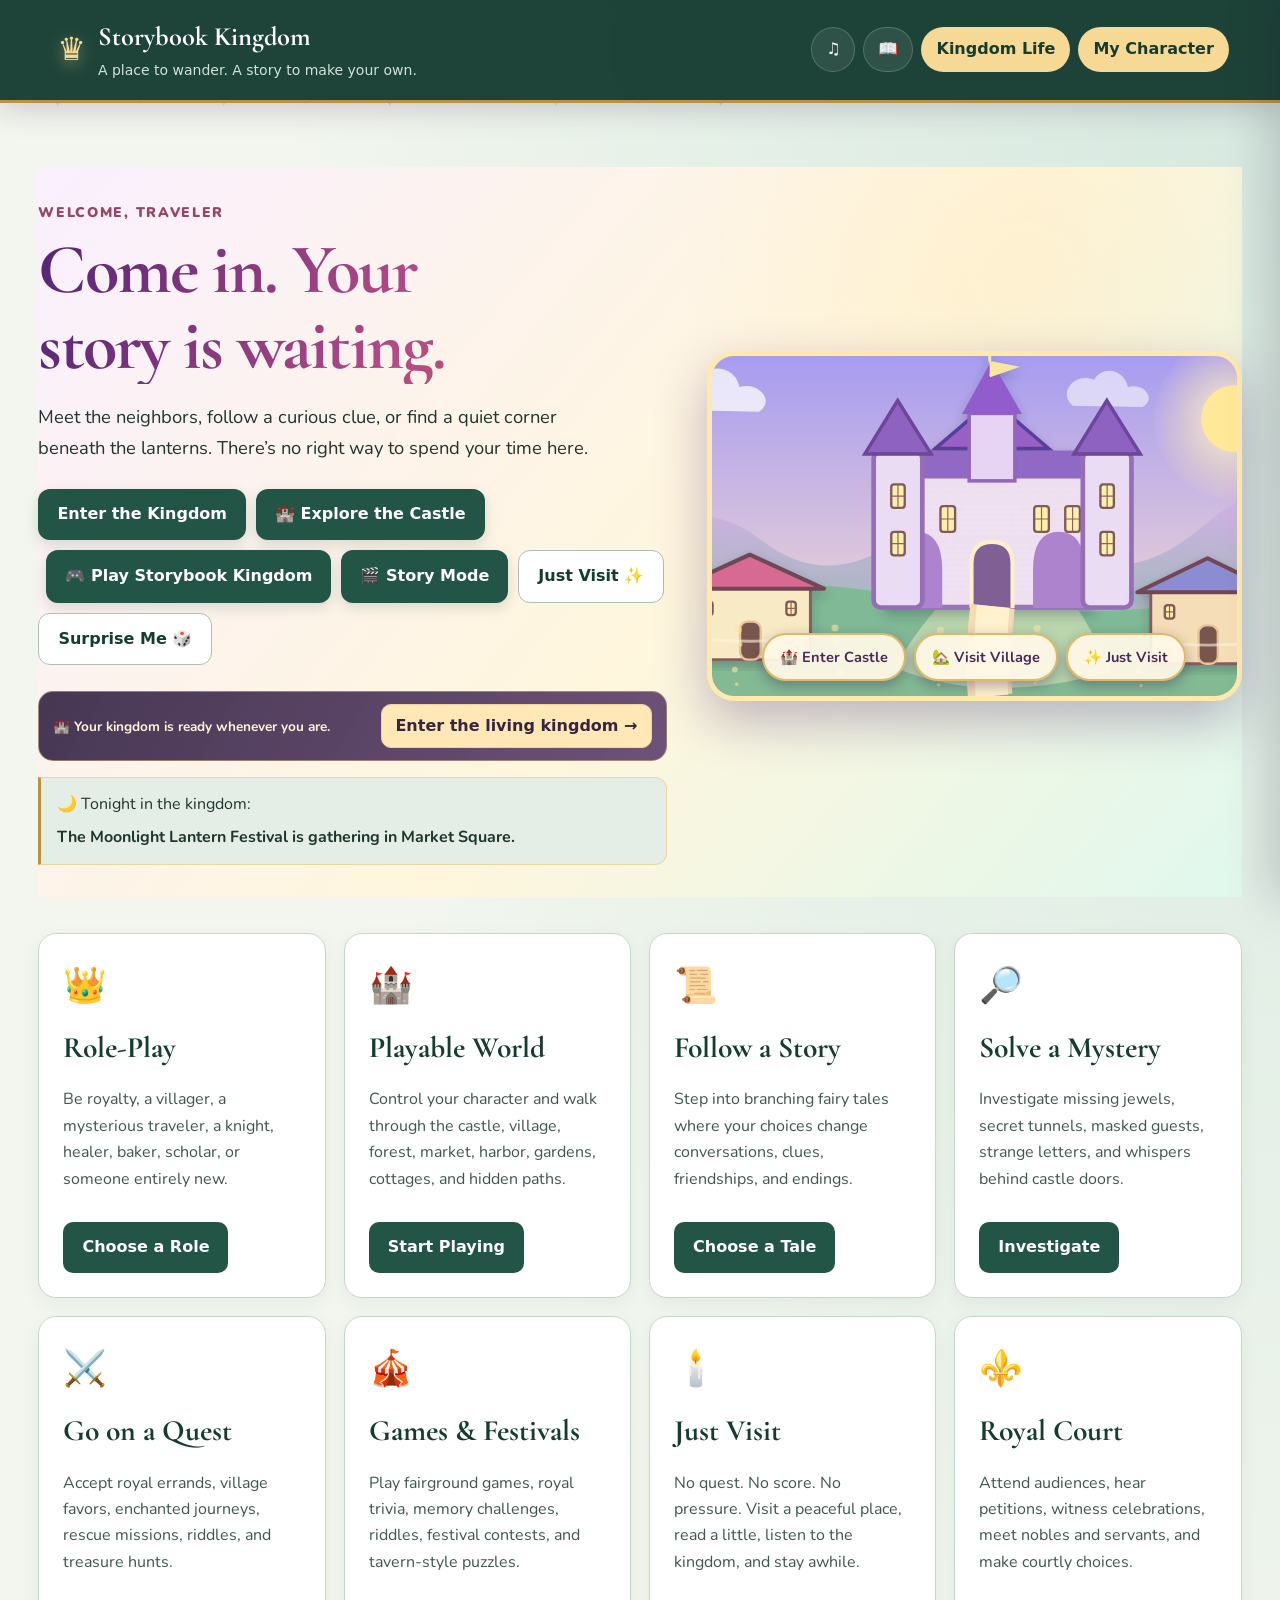
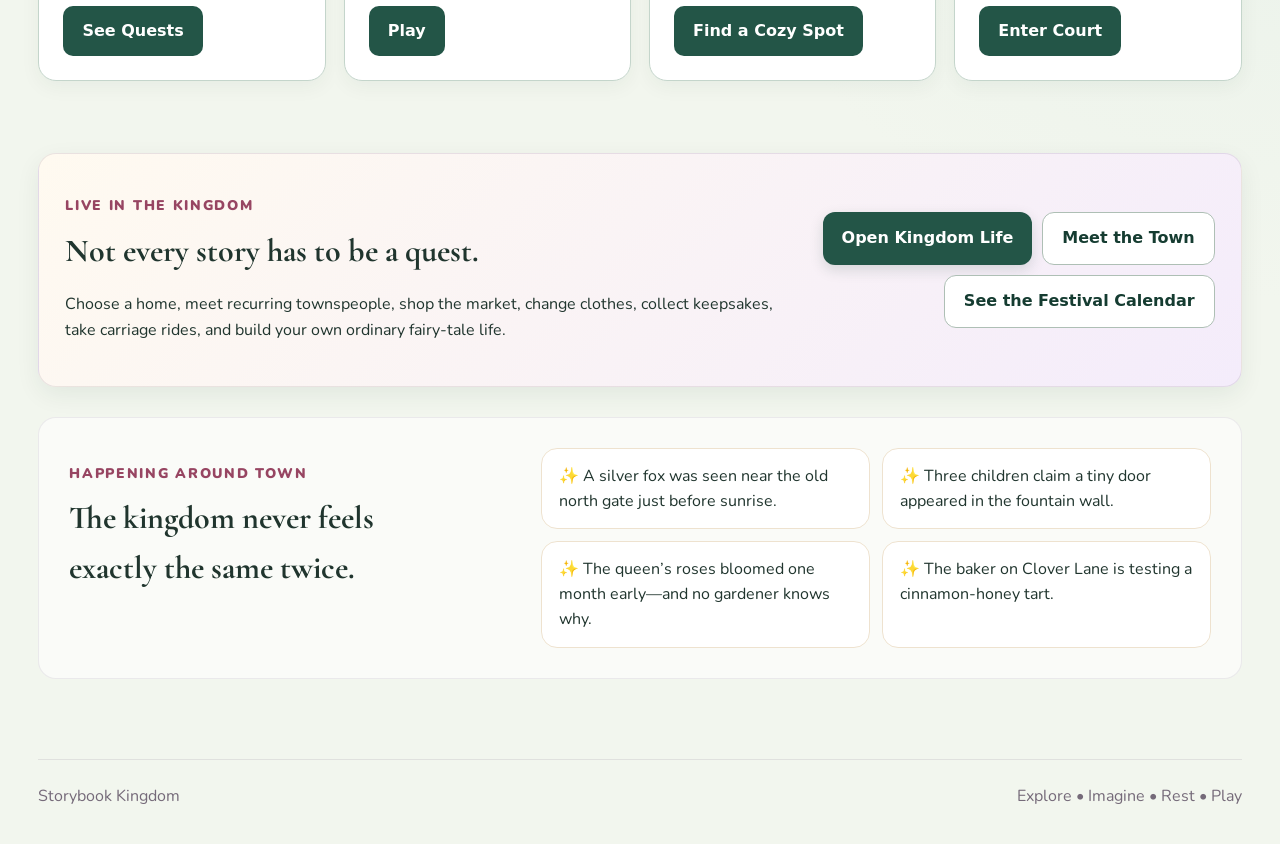
==== commit 3e6cdee8: "Apply presentation refresh and more welcoming introductory copy" ====
--- a/index.html
+++ b/index.html
@@ -3,7 +3,7 @@
 <head>
   <meta charset="UTF-8" />
   <meta name="viewport" content="width=device-width, initial-scale=1.0" />
-  <meta name="theme-color" content="#3b235e" />
+  <meta name="theme-color" content="#153c31" />
   <meta name="description" content="Storybook Kingdom — a playable fairy-tale world where you control your character, explore connected locations, meet characters, solve mysteries, and go on quests." />
   <title>Storybook Kingdom</title>
   <link rel="stylesheet" href="styles.css" />
@@ -39,6 +39,7 @@
   <link rel="stylesheet" href="proximity-realism.css" />
   <link rel="stylesheet" href="weather-realism.css" />
   <link rel="stylesheet" href="playable-character-models.css" />
+  <link rel="stylesheet" href="presentation-refresh.css" />
 </head>
 <body>
   <div class="sparkle-layer" aria-hidden="true"></div>
@@ -48,7 +49,7 @@
       <span class="crest">♛</span>
       <span>
         <strong>Storybook Kingdom</strong>
-        <small>Where every road becomes a tale</small>
+        <small>A place to wander. A story to make your own.</small>
       </span>
     </button>
 
@@ -65,16 +66,16 @@
       <div class="hero">
         <div class="hero-copy">
           <p class="eyebrow">WELCOME, TRAVELER</p>
-          <h1>Your kingdom is awake.</h1>
+          <h1>Come in. Your story is waiting.</h1>
           <p class="hero-text">
-            Wander the castle town, enter the royal court, attend festivals, solve secrets,
-            choose a role, follow a tale—or simply sit beneath the lanterns and enjoy the world.
+            Meet the neighbors, follow a curious clue, or find a quiet corner beneath the lanterns.
+            There’s no right way to spend your time here.
           </p>
 
           <div class="hero-buttons">
             <button class="primary-btn" data-view="explore">Enter the Kingdom</button>
-            <button id="rgStartBtn" class="primary-btn cinematic-btn">🏰 Enter the Playable Castle</button>
-            <button id="immersiveStartBtn" class="primary-btn cinematic-btn">Enter Cinematic Story Mode ✨</button>
+            <button id="rgStartBtn" class="primary-btn cinematic-btn">🏰 Explore the Castle</button>
+            <button id="immersiveStartBtn" class="primary-btn cinematic-btn">Play a Story ✨</button>
             <button class="secondary-btn" data-view="cozy">Just Visit ✨</button>
             <button id="continueKingdomBtn" class="secondary-btn hidden">Continue Last Visit</button>
             <button id="surpriseKingdomBtn" class="secondary-btn">Surprise Me 🎲</button>
@@ -694,3 +695,4 @@
 </body>
 </html>
 
+
--- a/presentation-refresh.css
+++ b/presentation-refresh.css
@@ -0,0 +1,34 @@
+
+/* Presentation refresh: gameplay selectors and saved state remain owned by existing scripts. */
+html { font-size: 16px; }
+body { line-height: 1.55; }
+button, input, select, textarea { font-family: system-ui, sans-serif; }
+button:focus-visible, a:focus-visible, input:focus-visible, select:focus-visible, [tabindex]:focus-visible { outline: 3px solid var(--refresh-focus); outline-offset: 4px; }
+button { min-height: 44px; }
+p { line-height: 1.65; }
+h1, h2, h3 { text-wrap: balance; }
+@media (prefers-reduced-motion: reduce) {
+ html { scroll-behavior: auto; }
+ *, *::before, *::after { animation-duration: .01ms !important; animation-iteration-count: 1 !important; transition-duration: .01ms !important; }
+}
+
+:root { --ink:#20352e; --cream:#f2f6ee; --paper:#ffffff; --gold:#bd9140; --gold-light:#f5d994; --purple:#235547; --purple-deep:#153c31; --rose:#974562; --green:#286653; --blue:#2c5b78; --refresh-focus:#b16b15; --radius:18px; --shadow:0 16px 40px #153c311a; --soft-shadow:0 8px 24px #153c3112; }
+body { background:radial-gradient(ellipse at top right,#d5e8df,transparent 55%),#f2f6ee; }
+.topbar { background:#153c31f5; padding-block:16px; border-bottom:3px solid #bd9140; }
+.brand small { color:#d0e3da; font-size:.875rem; }
+.brand strong { font-size:1.65rem; }
+.hero { min-height:0; gap:40px; padding:20px 0 32px; }
+.hero h1 { font-size:clamp(2.5rem,5.5vw,4.6rem); line-height:1.08; letter-spacing:-.025em; }
+.hero-text { max-width:52ch; }
+.eyebrow { font-size:.875rem; color:#974562; letter-spacing:.12em; }
+.hero-buttons { gap:10px; }
+.primary-btn { background:#235547; box-shadow:0 5px 14px #153c3126; border-radius:12px; color:#fff; }
+.secondary-btn { background:#fff; border:1px solid #aebfb5; border-radius:12px; color:#153c31; }
+.status-ribbon { background:#e4eee7; border-left:3px solid #bd9140; border-radius:0 12px 12px 0; padding:14px 16px; }
+.castle-card { border-radius:20px; box-shadow:0 18px 42px #153c3126; }
+.mode-grid { gap:18px; }
+.mode-card { background:#fff; border:1px solid #c4d5cb; border-radius:18px; box-shadow:0 6px 20px #153c310d; padding:24px; }
+.mode-card h2 { color:#153c31; font-size:1.85rem; }
+.mode-card p { color:#40564c; }
+.mode-card button { background:#235547; color:#fff; border-radius:10px; }
+@media(max-width:760px) { .topbar { position:relative; flex-wrap:wrap; } .top-actions { flex-wrap:wrap; } .hero { grid-template-columns:1fr; gap:24px; } .hero-buttons>* { flex:1 1 180px; } .mode-grid { grid-template-columns:1fr; } }
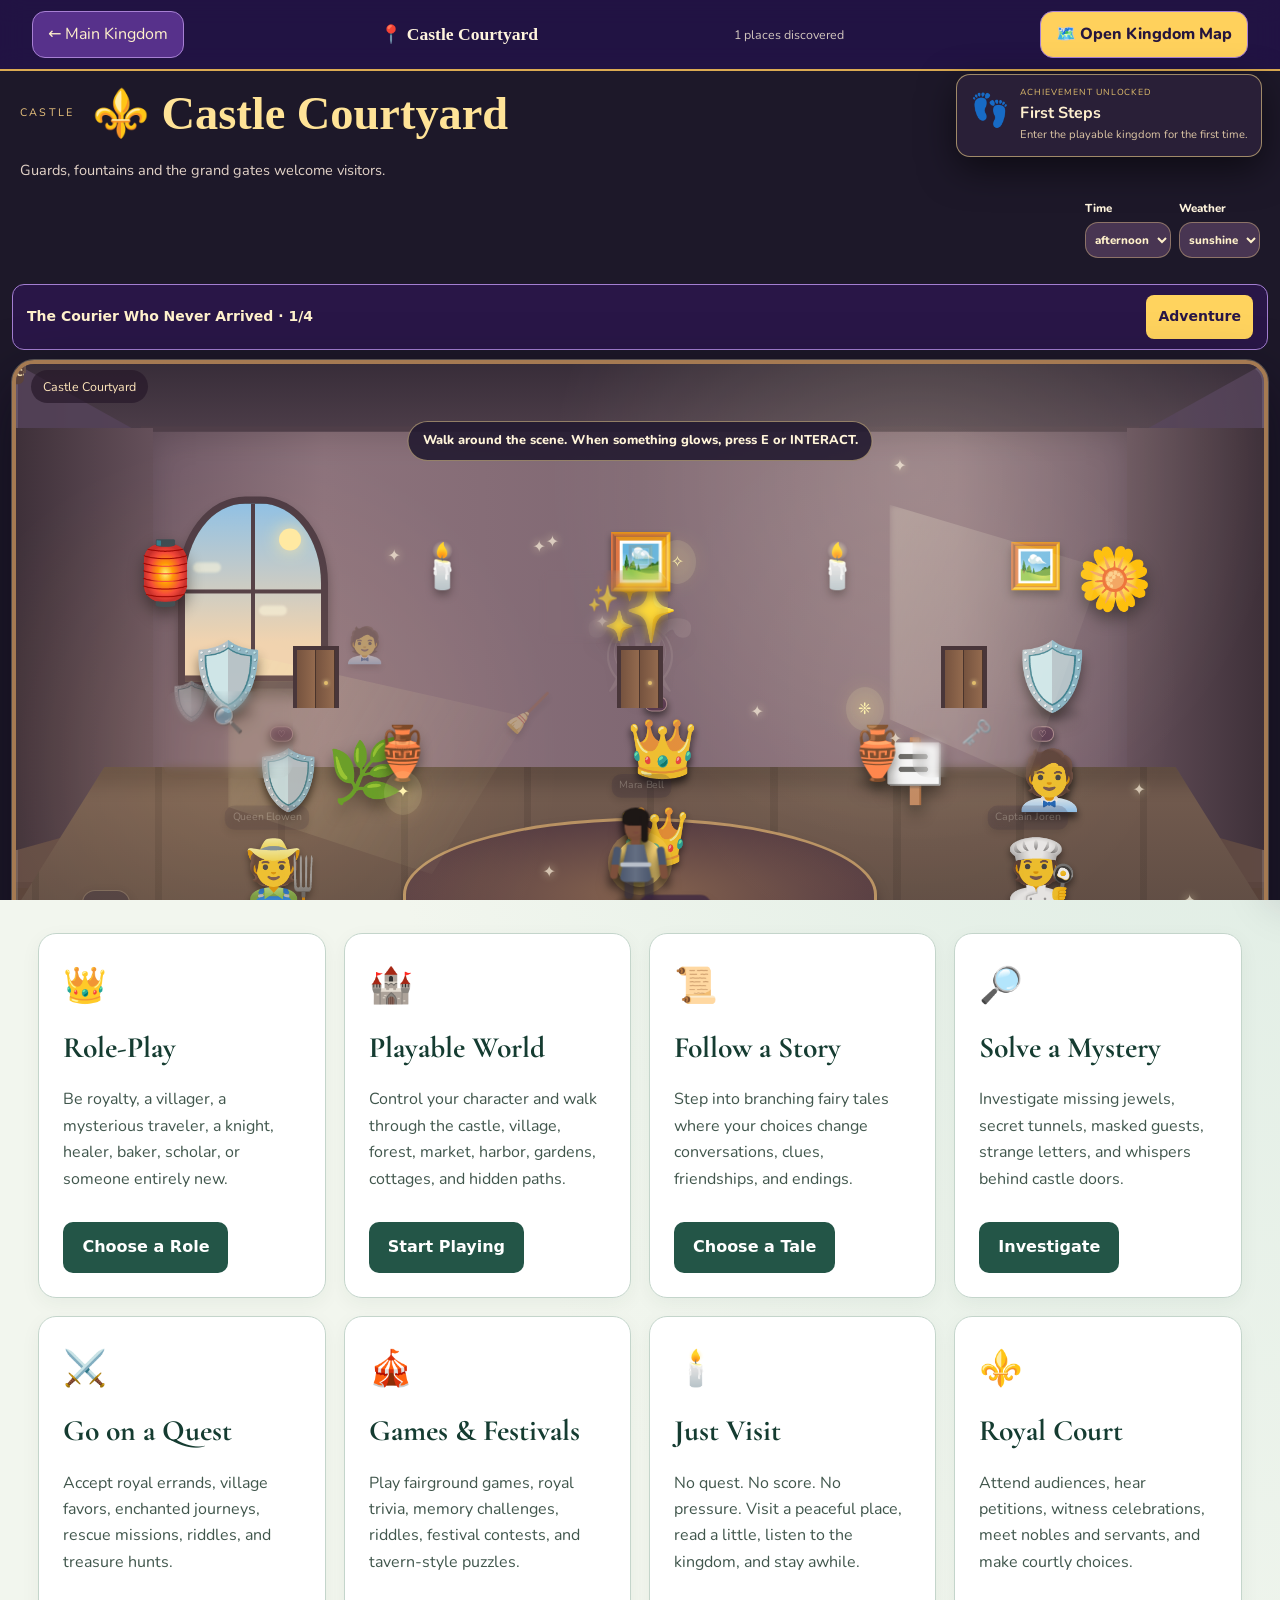
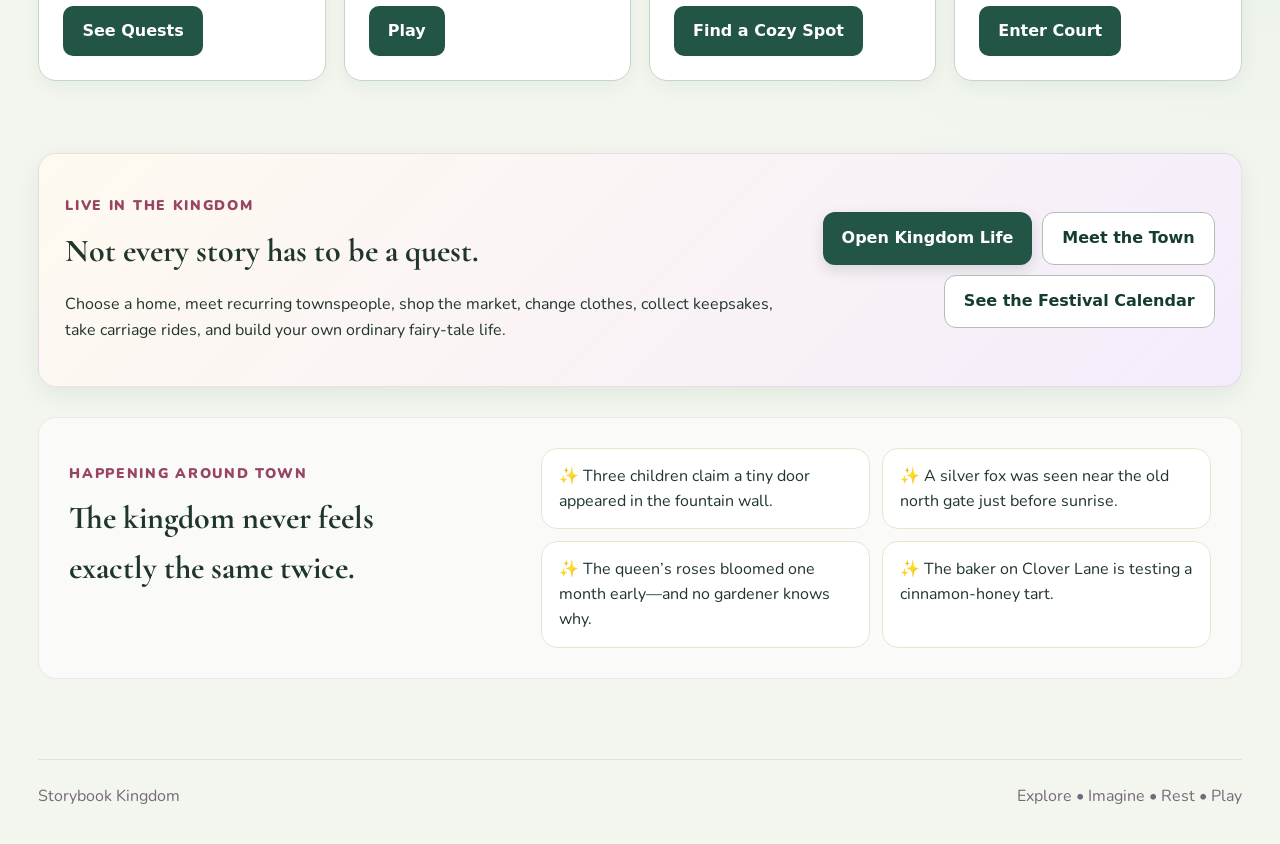
==== commit 9a4fadd7: "Open directly into the playable world, fix touch controls, and add a saved adventure" ====
--- a/index.html
+++ b/index.html
@@ -39,7 +39,7 @@
   <link rel="stylesheet" href="proximity-realism.css" />
   <link rel="stylesheet" href="weather-realism.css" />
   <link rel="stylesheet" href="playable-character-models.css" />
-  <link rel="stylesheet" href="presentation-refresh.css" />
+  <link rel="stylesheet" href="presentation-refresh.css?v=world-adventures-2" />
 </head>
 <body>
   <div class="sparkle-layer" aria-hidden="true"></div>
@@ -659,39 +659,41 @@
     <span>Explore • Imagine • Rest • Play</span>
   </footer>
 
-  <script src="script.js"></script>
-  <script src="castle-game.js"></script>
-  <script src="kingdom-world.js"></script>
-  <script src="experience.js"></script>
-  <script src="playable-world.js"></script>
-  <script src="gameplay-system.js"></script>
-  <script src="world-life.js"></script>
-  <script src="scene-director.js"></script>
-  <script src="game-shell.js"></script>
-  <script src="living-schedule.js"></script>
-  <script src="micro-events.js"></script>
-  <script src="relationships.js"></script>
-  <script src="cinematic-motion.js"></script>
-  <script src="world-cycle.js"></script>
-  <script src="quest-book.js"></script>
-  <script src="world-activities.js"></script>
-  <script src="kingdom-shops.js"></script>
-  <script src="home-life.js"></script>
-  <script src="achievements.js"></script>
-  <script src="final-release.js"></script>
-  <script src="realism-pass.js"></script>
-  <script src="realism-details.js"></script>
-  <script src="spatial-physics.js"></script>
-  <script src="room-interactions.js"></script>
-  <script src="character-acting.js"></script>
-  <script src="window-views.js"></script>
-  <script src="depth-parallax.js"></script>
-  <script src="ambient-crowds.js"></script>
-  <script src="immersive-hud.js"></script>
-  <script src="npc-room-behavior.js"></script>
-  <script src="proximity-realism.js"></script>
-  <script src="weather-realism.js"></script>
-  <script src="playable-character-models.js"></script>
+  <script src="script.js?v=world-adventures-2"></script>
+  <script src="castle-game.js?v=world-adventures-2"></script>
+  <script src="kingdom-world.js?v=world-adventures-2"></script>
+  <script src="experience.js?v=world-adventures-2"></script>
+  <script src="playable-world.js?v=world-adventures-2"></script>
+  <script src="gameplay-system.js?v=world-adventures-2"></script>
+  <script src="world-life.js?v=world-adventures-2"></script>
+  <script src="scene-director.js?v=world-adventures-2"></script>
+  <script src="game-shell.js?v=world-adventures-2"></script>
+  <script src="living-schedule.js?v=world-adventures-2"></script>
+  <script src="micro-events.js?v=world-adventures-2"></script>
+  <script src="relationships.js?v=world-adventures-2"></script>
+  <script src="cinematic-motion.js?v=world-adventures-2"></script>
+  <script src="world-cycle.js?v=world-adventures-2"></script>
+  <script src="quest-book.js?v=world-adventures-2"></script>
+  <script src="world-activities.js?v=world-adventures-2"></script>
+  <script src="kingdom-shops.js?v=world-adventures-2"></script>
+  <script src="home-life.js?v=world-adventures-2"></script>
+  <script src="achievements.js?v=world-adventures-2"></script>
+  <script src="final-release.js?v=world-adventures-2"></script>
+  <script src="realism-pass.js?v=world-adventures-2"></script>
+  <script src="realism-details.js?v=world-adventures-2"></script>
+  <script src="spatial-physics.js?v=world-adventures-2"></script>
+  <script src="room-interactions.js?v=world-adventures-2"></script>
+  <script src="character-acting.js?v=world-adventures-2"></script>
+  <script src="window-views.js?v=world-adventures-2"></script>
+  <script src="depth-parallax.js?v=world-adventures-2"></script>
+  <script src="ambient-crowds.js?v=world-adventures-2"></script>
+  <script src="immersive-hud.js?v=world-adventures-2"></script>
+  <script src="npc-room-behavior.js?v=world-adventures-2"></script>
+  <script src="proximity-realism.js?v=world-adventures-2"></script>
+  <script src="weather-realism.js?v=world-adventures-2"></script>
+  <script src="playable-character-models.js?v=world-adventures-2"></script>
+<script src="direct-play.js?v=world-adventures-2"></script>
+<script src="new-adventure.js?v=world-adventures-2"></script>
 </body>
 </html>
 
--- a/presentation-refresh.css
+++ b/presentation-refresh.css
@@ -32,3 +32,61 @@
 .mode-card p { color:#40564c; }
 .mode-card button { background:#235547; color:#fff; border-radius:10px; }
 @media(max-width:760px) { .topbar { position:relative; flex-wrap:wrap; } .top-actions { flex-wrap:wrap; } .hero { grid-template-columns:1fr; gap:24px; } .hero-buttons>* { flex:1 1 180px; } .mode-grid { grid-template-columns:1fr; } }
+
+.hero .hero-copy { background:transparent; }
+.hero .hero-copy h1 { background:none; color:#153c31; -webkit-text-fill-color:#153c31; }
+.hero .status-ribbon { background:#e4eee7; color:#20352e; }
+
+/* Keep the playable scene ahead of journals, quests, and status panels. */
+#livingWorld .world-main { display:flex; flex-direction:column; gap:10px; padding:12px; }
+#livingWorld .world-main > #worldStage { order:-10; margin-top:0; height: min(72dvh,680px); min-height:390px; }
+#livingWorld .world-main > * { min-width:0; }
+#livingWorld .world-main > .world-info { order:-20; padding:4px 8px; }
+#livingWorld .world-info #worldDescription { flex-basis:100%; }
+#livingWorld .world-info .world-time { margin-left:auto; }
+#livingWorld .world-top { background:#221345f5; border-bottom:2px solid #dbaa52; }
+#livingWorld .world-top button { background:#57318b; border-color:#a780d4; }
+#livingWorld #worldAtlasButton { background:#ffd15c; color:#25153e; }
+#livingWorld .game-shell { background:#291b48; border-color:#8261ac; }
+#livingWorld .shell-actions button { background:#57318b; }
+#livingWorld .world-info #worldTitle { color:#ffe397; line-height:1.15; }
+@media(max-width:720px) {
+ #livingWorld .world-main { padding:8px; gap:8px; }
+ #livingWorld .world-main > #worldStage { height:62dvh; min-height:350px; }
+ #livingWorld .world-main > .world-info { order:0; }
+ #livingWorld .world-top { position:relative; gap:7px; padding:8px; }
+ #livingWorld .world-top #worldBreadcrumb { width:auto; font-size:1rem; }
+ #livingWorld .world-top button { padding:8px 10px; font-size:.875rem; }
+}
+
+/* New adventures use existing world geometry and controls. */
+.adventure-track { display:flex; align-items:center; justify-content:space-between; gap:12px; padding:10px 14px; background:#291647; border:1px solid #a37ed1; border-radius:12px; color:#fff1cc; font:700 .875rem/1.4 system-ui,sans-serif; }
+.adventure-track button { background:#ffd35e; color:#291647; border:0; border-radius:8px; padding:8px 12px; font-weight:800; }
+.adventure-marker { position:absolute; z-index:65; transform:translate(-50%,-50%); width:48px; height:48px; min-height:48px; border:2px solid #ffdb79; border-radius:50%; background:#3d2062; color:#ffdc7b; font-size:1.7rem; box-shadow:0 0 0 7px #ffda6b22,0 0 24px #ffda6b66; cursor:pointer; }
+.adventure-marker[data-near="true"] { background:#ffdb79; color:#291647; box-shadow:0 0 0 8px #ffda6b44; }
+.adventure-marker[hidden] { display:none!important; }
+.adventure-dialog { width:min(570px,calc(100vw - 24px)); max-height:85dvh; overflow:auto; border:2px solid #c596ee; border-radius:18px; padding:24px; background:#221239; color:#fff2dd; box-shadow:0 20px 70px #0009; font-family:system-ui,sans-serif; }
+.adventure-dialog::backdrop { background:#10091bbf; }
+.adventure-dialog-head { display:flex; align-items:center; justify-content:space-between; gap:12px; color:#ffdb79; font-size:.8125rem; letter-spacing:.08em; }
+.adventure-dialog-head button { border:1px solid #9670ba; border-radius:8px; background:#3d2062; color:white; font-size:1.5rem; min-width:44px; }
+.adventure-dialog h2 { font:700 clamp(1.7rem,5vw,2.3rem)/1.15 Georgia,serif; color:#ffdb79; margin:18px 0; }
+.adventure-story { white-space:pre-line; font-size:1rem; line-height:1.6; }
+.adventure-choices { display:grid; gap:10px; }
+.adventure-choices button { text-align:left; padding:12px 16px; min-height:48px; border:1px solid #9570bc; border-radius:10px; background:#503077; color:#fff; font-weight:700; }
+.adventure-choices button:hover { background:#684095; }
+.adventure-feedback { color:#ffdb79; margin-bottom:0; }
+.ww-game .adventure-track { flex:0 0 auto; border-radius:0; font-size:.8125rem; padding:7px 10px; }
+@media(max-width:600px) { .adventure-track { gap:8px; padding:8px; } .adventure-track span { max-width:70%; } .adventure-dialog { padding:18px; } }
+
+.adventure-dialog[open] { z-index:100001; }
+.adventure-marker:focus-visible { outline:3px solid #fff; outline-offset:5px; }
+.world-activity-menu { position:relative; }
+.world-activity-menu summary { cursor:pointer; min-height:44px; display:flex; align-items:center; padding:8px 12px; border:1px solid #d8ad67; border-radius:9px; background:#3e281e; color:#fff5d8; font:700 .875rem system-ui,sans-serif; }
+.world-activity-items { display:flex; gap:8px; flex-wrap:wrap; padding:12px 0; }
+.ww-game [hidden] { display:none!important; }
+.ww-game .ww-top { max-height:27dvh; }
+.ww-game .ww-controls { z-index:190; }
+#livingWorld.hud-resting .world-top, #livingWorld.hud-resting .game-shell, #livingWorld.hud-resting .play-hud { opacity:1; pointer-events:auto; filter:none; }
+#livingWorld .play-controls, #livingWorld .play-action-mobile { z-index:100; }
+
+#livingWorld .world-main > .adventure-track { order:-15; }
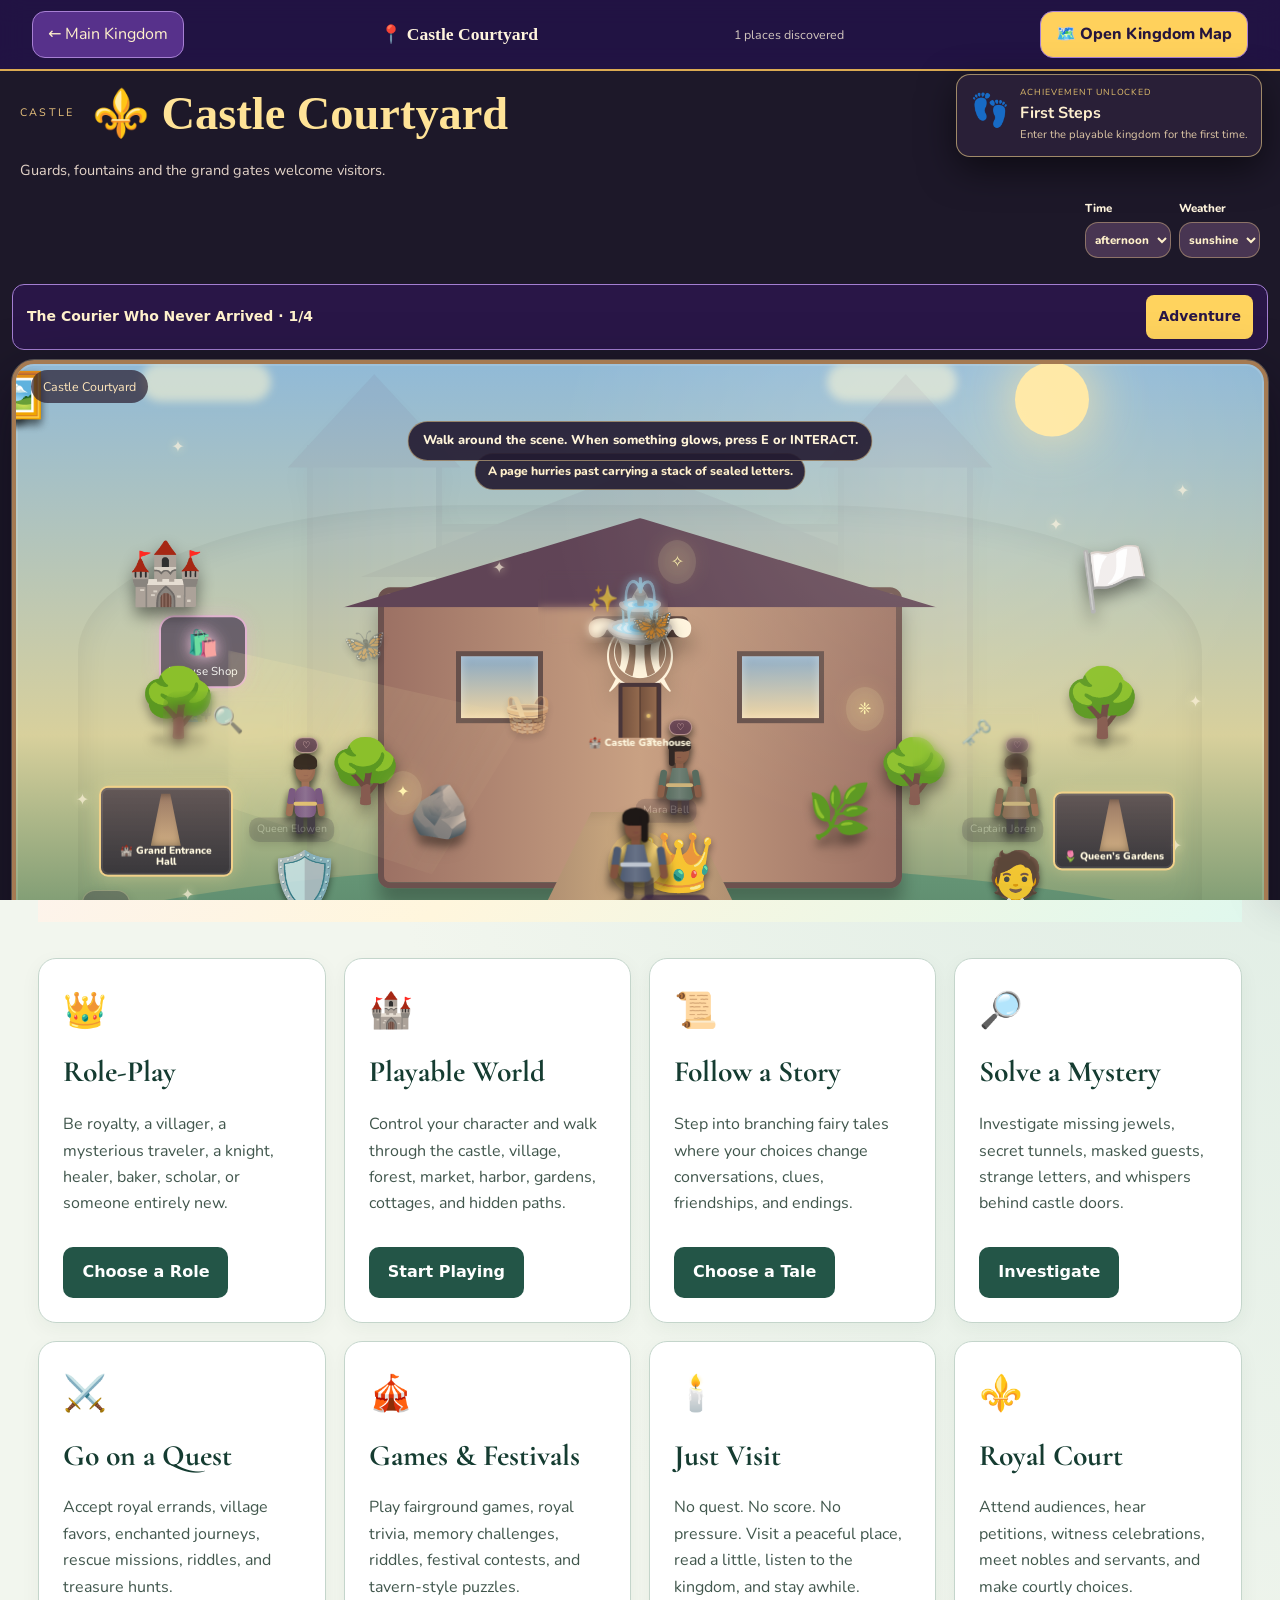
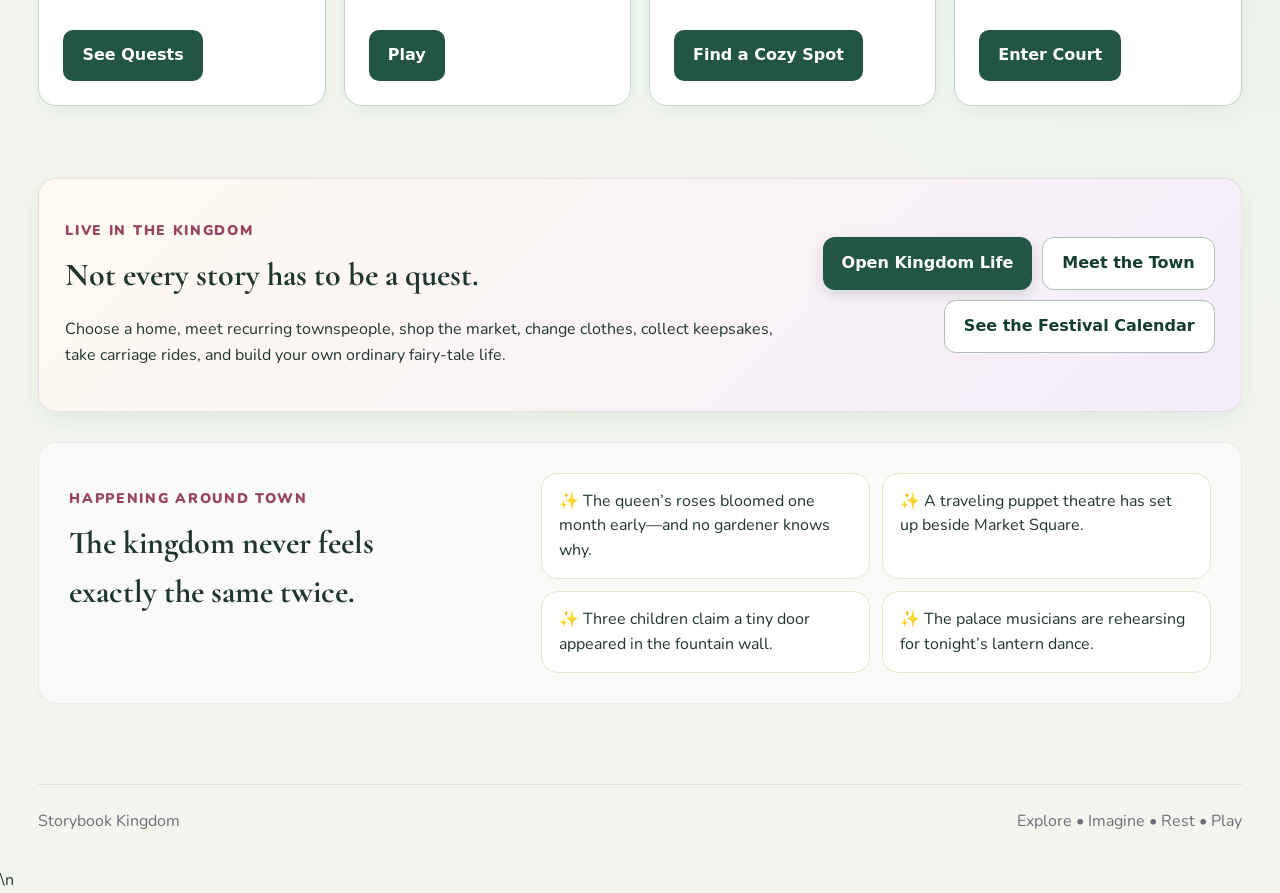
==== commit 7137890f: "Add furnished hands-on home, library and castle kitchen activities" ====
--- a/index.html
+++ b/index.html
@@ -40,7 +40,7 @@
   <link rel="stylesheet" href="weather-realism.css" />
   <link rel="stylesheet" href="playable-character-models.css" />
   <link rel="stylesheet" href="presentation-refresh.css?v=world-adventures-2" />
-</head>
+<link rel="stylesheet" href="hands-on-interiors.css?v=20261011-rooms-1">\n</head>
 <body>
   <div class="sparkle-layer" aria-hidden="true"></div>
 
@@ -694,7 +694,7 @@
   <script src="playable-character-models.js?v=world-adventures-2"></script>
 <script src="direct-play.js?v=world-adventures-2"></script>
 <script src="new-adventure.js?v=world-adventures-2"></script>
-</body>
+<script src="hands-on-interiors.js?v=20261011-rooms-1"></script>\n</body>
 </html>
 
 
--- a/hands-on-interiors.css
+++ b/hands-on-interiors.css
@@ -0,0 +1,6 @@
+.hi-panel{margin:16px 0;padding:20px;border:1px solid #c5a773;border-radius:22px;background:#f5ecdc;color:#392c40}.hi-panel header{display:flex;justify-content:space-between;gap:12px;align-items:center}.hi-panel h2{margin:4px 0 16px}.hi-panel small,.hi-day{color:#68533e;font-size:.75rem}.hi-scene{height:330px;position:relative;overflow:hidden;border-radius:16px;background:linear-gradient(#b39889 0 62%,#7a5b47 62%);box-shadow:inset 0 0 50px #35233244}.hi-scene>div{position:absolute}.hi-window{left:12%;top:10%;width:16%;height:34%;border:9px solid #6b493d;border-radius:70px 70px 0 0;background:linear-gradient(#83b4cb,#e1dca1);box-shadow:inset 0 0 0 3px #ddbc79}.hi-window:after{content:'';position:absolute;left:45%;top:0;bottom:0;width:6px;background:#6b493d}.hi-rug{left:25%;bottom:7%;width:54%;height:19%;border-radius:50%;background:#70547b;border:5px double #dfc18a}.hi-chair{left:32%;bottom:22%;width:68px;height:80px;border-radius:22px 22px 6px 6px;background:#68406f;border:7px solid #51362f;box-shadow:inset 0 -25px #8b6395,0 10px #48352a}.hi-table{left:48%;bottom:23%;width:96px;height:16px;background:#bd8d60;border-radius:8px;box-shadow:0 7px #5e3b2a}.hi-table:before,.hi-table:after{content:'';position:absolute;top:13px;height:50px;width:10px;background:#5e3b2a}.hi-table:before{left:10px}.hi-table:after{right:10px}.hi-bed{right:8%;bottom:20%;width:160px;height:60px;background:#ded2ad;border:8px solid #704a33;border-radius:8px;box-shadow:0 15px #533722}.hi-pillow{position:absolute;left:2px;top:4px;width:40px;height:34px;border-radius:8px;background:#fff3d7}.hi-quilt{position:absolute;right:0;top:0;width:108px;height:50px;background:repeating-linear-gradient(45deg,#69836b 0 15px,#7d967d 15px 30px);border-radius:4px}.hi-shelf{right:11%;top:14%;font-size:24px;border-bottom:9px solid #674931;display:none}.hi-person{left:42%;bottom:15%;z-index:3;width:64px;height:100px}.hi-person .human-model{transform:none!important}.hi-book,.hi-tea{left:51%;bottom:27%;font-size:27px;z-index:5;display:none}.hi-zzz{right:19%;bottom:48%;color:#fff2d3;display:none;font-size:22px}.hi-scene[data-mode='sit'] .hi-person,.hi-scene[data-mode='read'] .hi-person,.hi-scene[data-mode='tea'] .hi-person{left:32%;bottom:22%}.hi-scene:is([data-mode='sit'],[data-mode='read'],[data-mode='tea']) .human-leg{top:66px;height:15px;width:23px;rotate:0;border-radius:4px}.hi-scene:is([data-mode='sit'],[data-mode='read'],[data-mode='tea']) .leg-l{left:15px;transform:rotate(25deg)}.hi-scene:is([data-mode='sit'],[data-mode='read'],[data-mode='tea']) .leg-r{left:28px;transform:rotate(-20deg)}.hi-scene:is([data-mode='read'],[data-mode='tea'],[data-mode='mix']) .human-arm{rotate:-65deg;z-index:8}.hi-scene[data-mode='read'] .hi-book{display:block;left:calc(32% + 23px);bottom:34%;font-size:22px;animation:hiPages 3s ease-in-out infinite}.hi-scene[data-mode='tea'] .hi-tea{display:block}.hi-tea i:after{content:'〰';position:absolute;top:-15px;left:8px;color:#fff;animation:hiSteam 1.4s infinite}.hi-scene[data-mode='sleep'] .hi-person{left:auto;right:calc(8% + 57px);bottom:28%;transform:rotate(-90deg);transform-origin:50% 70%;z-index:2}.hi-scene[data-mode='sleep'] .hi-bed{z-index:3;background:transparent}.hi-scene[data-mode='sleep'] .hi-pillow{opacity:.3}.hi-scene[data-mode='sleep'] .hi-zzz{display:block;animation:hiSteam 2s infinite}.hi-controls{display:flex;flex-wrap:wrap;gap:9px}.hi-controls button{padding:11px 16px;background:#65446f;color:white;border:0;border-radius:12px;cursor:pointer;min-height:44px}.hi-controls button:disabled{opacity:.55;cursor:default}.hi-controls button:focus-visible{outline:3px solid #9c641d;outline-offset:3px}.hi-caption{min-height:1.5em;line-height:1.5}.hi-panel[data-room='library'] .hi-bed,.hi-panel[data-room='library'] .hi-tea{display:none}.hi-panel[data-room='library'] .hi-shelf{display:block}.hi-panel[data-room='kitchen'] :is(.hi-bed,.hi-chair,.hi-book,.hi-tea){display:none}.hi-panel[data-room='kitchen'] .hi-table{left:38%;width:180px}.hi-panel[data-room='kitchen'] .hi-person{left:38%;bottom:30%}.hi-bowl,.hi-oven,.hi-food,.hi-progress{display:none}.hi-panel[data-room='kitchen'] :is(.hi-bowl,.hi-oven,.hi-food,.hi-progress){display:block}.hi-bowl{left:49%;bottom:28%;width:54px;height:30px;border-radius:5px 5px 30px 30px;background:#5b8890;border:3px solid #355961;z-index:5}.hi-bowl[data-fill='1']{box-shadow:inset 0 4px #eddfc2}.hi-bowl[data-fill='2']{box-shadow:inset 0 9px #debf80}.hi-bowl[data-fill='3']{box-shadow:inset 0 14px #edca8d}.hi-bowl i{position:absolute;top:-22px;left:23px;width:5px;height:35px;background:#71492d;transform-origin:bottom;rotate:-20deg}.hi-scene[data-mode='mix'] .hi-bowl i{animation:hiStir .6s ease-in-out infinite alternate}.hi-scene[data-mode='mix'] .arm-r{animation:hiStir .6s ease-in-out infinite alternate}.hi-oven{right:10%;bottom:16%;width:95px;height:110px;border:8px solid #69544b;border-radius:40px 40px 7px 7px;background:#332c2b}.hi-oven i{position:absolute;inset:26px 7px 10px;border:4px solid #aa7950;border-radius:10px;background:#1e1919}.hi-scene[data-phase='oven'] .hi-oven i{background:radial-gradient(#fbc36a,#a45127);animation:hiGlow 1.6s infinite alternate}.hi-food{right:13%;bottom:25%;font-size:32px;z-index:6}.hi-scene[data-phase='done'] .hi-food{left:51%;right:auto;bottom:27%}.hi-progress{left:40%;bottom:7%;color:#fff5db;font-size:.8rem}.hi-scene[data-mode='oven'] .hi-person{left:70%;bottom:16%}
+/* Articulate the existing human models for all seated gestures too. */
+#worldActor[data-pose='sit'] .human-leg{height:13px;width:20px;top:67px;border-radius:5px;rotate:12deg}#worldActor[data-pose='sit'] .human-arm{rotate:-45deg}
+@keyframes hiStir{to{rotate:25deg}}@keyframes hiSteam{to{opacity:.2;translate:0 -15px}}@keyframes hiGlow{to{filter:brightness(1.3)}}@keyframes hiPages{50%{rotate:5deg}}
+@media(max-width:650px){.hi-panel{padding:12px}.hi-scene{height:275px}.hi-bed{right:4%;width:115px}.hi-quilt{width:75px}.hi-chair{left:24%}.hi-scene:is([data-mode='sit'],[data-mode='read'],[data-mode='tea']) .hi-person{left:24%}.hi-scene[data-mode='read'] .hi-book{left:calc(24% + 23px)}.hi-scene[data-mode='sleep'] .hi-person{right:calc(4% + 32px)}.hi-panel[data-room='kitchen'] .hi-table{left:30%;width:130px}.hi-panel[data-room='kitchen'] .hi-person{left:26%}.hi-oven{right:4%;width:70px}.hi-controls button{flex:1 1 135px}.hi-window{left:9%;width:20%}}
+@media(prefers-reduced-motion:reduce){.hi-scene *{animation:none!important}}
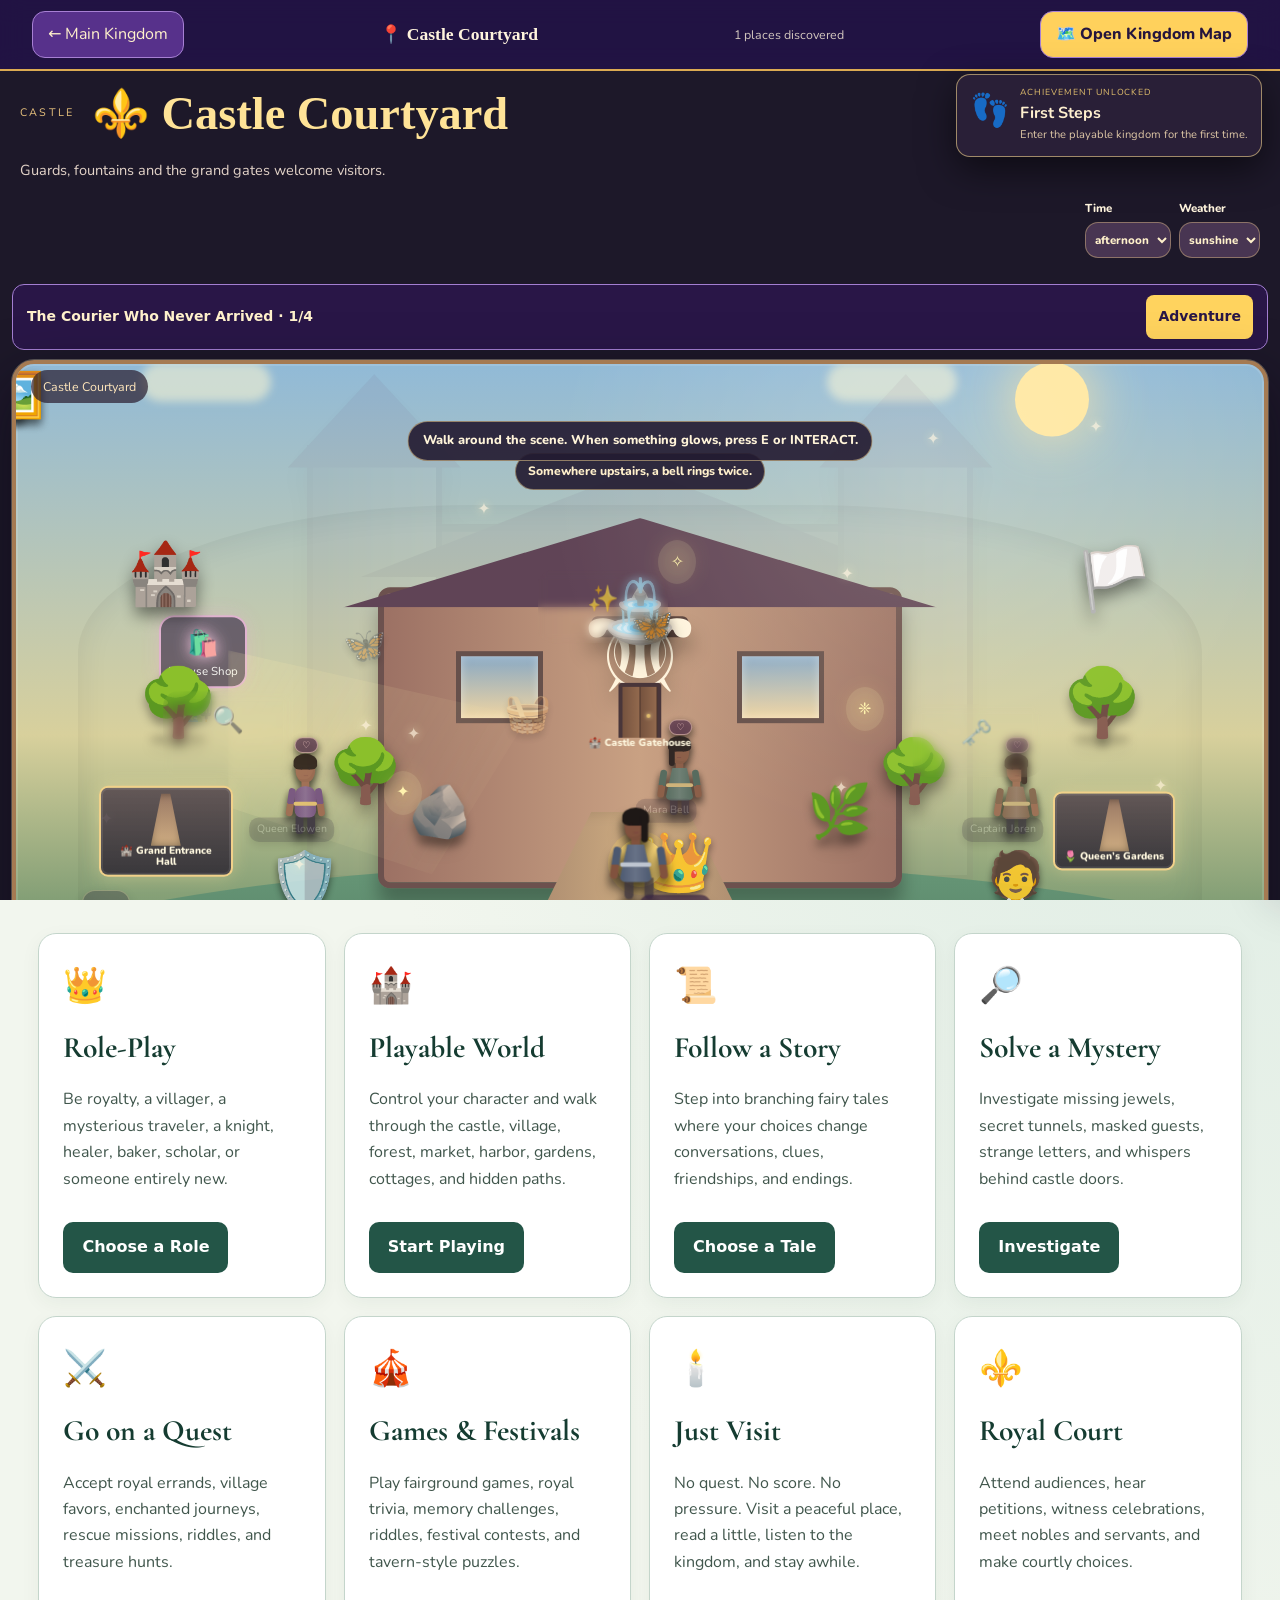
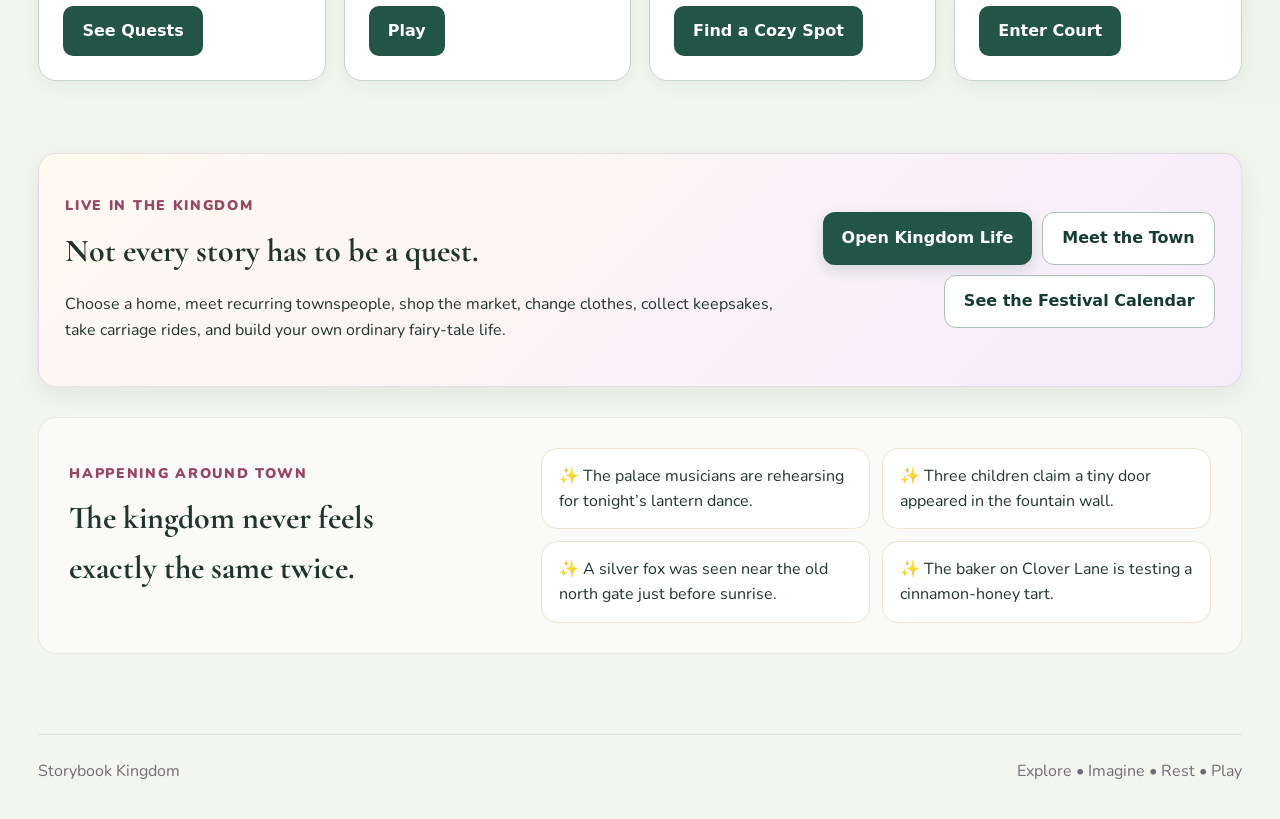
==== commit 321c83d3: "Refresh hands-on rooms and clean HTML whitespace" ====
--- a/index.html
+++ b/index.html
@@ -40,7 +40,8 @@
   <link rel="stylesheet" href="weather-realism.css" />
   <link rel="stylesheet" href="playable-character-models.css" />
   <link rel="stylesheet" href="presentation-refresh.css?v=world-adventures-2" />
-<link rel="stylesheet" href="hands-on-interiors.css?v=20261011-rooms-1">\n</head>
+<link rel="stylesheet" href="hands-on-interiors.css?v=20261011-rooms-2">
+</head>
 <body>
   <div class="sparkle-layer" aria-hidden="true"></div>
 
@@ -694,7 +695,8 @@
   <script src="playable-character-models.js?v=world-adventures-2"></script>
 <script src="direct-play.js?v=world-adventures-2"></script>
 <script src="new-adventure.js?v=world-adventures-2"></script>
-<script src="hands-on-interiors.js?v=20261011-rooms-1"></script>\n</body>
+<script src="hands-on-interiors.js?v=20261011-rooms-2"></script>
+</body>
 </html>
 
 
--- a/hands-on-interiors.css
+++ b/hands-on-interiors.css
@@ -1,4 +1,4 @@
-.hi-panel{margin:16px 0;padding:20px;border:1px solid #c5a773;border-radius:22px;background:#f5ecdc;color:#392c40}.hi-panel header{display:flex;justify-content:space-between;gap:12px;align-items:center}.hi-panel h2{margin:4px 0 16px}.hi-panel small,.hi-day{color:#68533e;font-size:.75rem}.hi-scene{height:330px;position:relative;overflow:hidden;border-radius:16px;background:linear-gradient(#b39889 0 62%,#7a5b47 62%);box-shadow:inset 0 0 50px #35233244}.hi-scene>div{position:absolute}.hi-window{left:12%;top:10%;width:16%;height:34%;border:9px solid #6b493d;border-radius:70px 70px 0 0;background:linear-gradient(#83b4cb,#e1dca1);box-shadow:inset 0 0 0 3px #ddbc79}.hi-window:after{content:'';position:absolute;left:45%;top:0;bottom:0;width:6px;background:#6b493d}.hi-rug{left:25%;bottom:7%;width:54%;height:19%;border-radius:50%;background:#70547b;border:5px double #dfc18a}.hi-chair{left:32%;bottom:22%;width:68px;height:80px;border-radius:22px 22px 6px 6px;background:#68406f;border:7px solid #51362f;box-shadow:inset 0 -25px #8b6395,0 10px #48352a}.hi-table{left:48%;bottom:23%;width:96px;height:16px;background:#bd8d60;border-radius:8px;box-shadow:0 7px #5e3b2a}.hi-table:before,.hi-table:after{content:'';position:absolute;top:13px;height:50px;width:10px;background:#5e3b2a}.hi-table:before{left:10px}.hi-table:after{right:10px}.hi-bed{right:8%;bottom:20%;width:160px;height:60px;background:#ded2ad;border:8px solid #704a33;border-radius:8px;box-shadow:0 15px #533722}.hi-pillow{position:absolute;left:2px;top:4px;width:40px;height:34px;border-radius:8px;background:#fff3d7}.hi-quilt{position:absolute;right:0;top:0;width:108px;height:50px;background:repeating-linear-gradient(45deg,#69836b 0 15px,#7d967d 15px 30px);border-radius:4px}.hi-shelf{right:11%;top:14%;font-size:24px;border-bottom:9px solid #674931;display:none}.hi-person{left:42%;bottom:15%;z-index:3;width:64px;height:100px}.hi-person .human-model{transform:none!important}.hi-book,.hi-tea{left:51%;bottom:27%;font-size:27px;z-index:5;display:none}.hi-zzz{right:19%;bottom:48%;color:#fff2d3;display:none;font-size:22px}.hi-scene[data-mode='sit'] .hi-person,.hi-scene[data-mode='read'] .hi-person,.hi-scene[data-mode='tea'] .hi-person{left:32%;bottom:22%}.hi-scene:is([data-mode='sit'],[data-mode='read'],[data-mode='tea']) .human-leg{top:66px;height:15px;width:23px;rotate:0;border-radius:4px}.hi-scene:is([data-mode='sit'],[data-mode='read'],[data-mode='tea']) .leg-l{left:15px;transform:rotate(25deg)}.hi-scene:is([data-mode='sit'],[data-mode='read'],[data-mode='tea']) .leg-r{left:28px;transform:rotate(-20deg)}.hi-scene:is([data-mode='read'],[data-mode='tea'],[data-mode='mix']) .human-arm{rotate:-65deg;z-index:8}.hi-scene[data-mode='read'] .hi-book{display:block;left:calc(32% + 23px);bottom:34%;font-size:22px;animation:hiPages 3s ease-in-out infinite}.hi-scene[data-mode='tea'] .hi-tea{display:block}.hi-tea i:after{content:'〰';position:absolute;top:-15px;left:8px;color:#fff;animation:hiSteam 1.4s infinite}.hi-scene[data-mode='sleep'] .hi-person{left:auto;right:calc(8% + 57px);bottom:28%;transform:rotate(-90deg);transform-origin:50% 70%;z-index:2}.hi-scene[data-mode='sleep'] .hi-bed{z-index:3;background:transparent}.hi-scene[data-mode='sleep'] .hi-pillow{opacity:.3}.hi-scene[data-mode='sleep'] .hi-zzz{display:block;animation:hiSteam 2s infinite}.hi-controls{display:flex;flex-wrap:wrap;gap:9px}.hi-controls button{padding:11px 16px;background:#65446f;color:white;border:0;border-radius:12px;cursor:pointer;min-height:44px}.hi-controls button:disabled{opacity:.55;cursor:default}.hi-controls button:focus-visible{outline:3px solid #9c641d;outline-offset:3px}.hi-caption{min-height:1.5em;line-height:1.5}.hi-panel[data-room='library'] .hi-bed,.hi-panel[data-room='library'] .hi-tea{display:none}.hi-panel[data-room='library'] .hi-shelf{display:block}.hi-panel[data-room='kitchen'] :is(.hi-bed,.hi-chair,.hi-book,.hi-tea){display:none}.hi-panel[data-room='kitchen'] .hi-table{left:38%;width:180px}.hi-panel[data-room='kitchen'] .hi-person{left:38%;bottom:30%}.hi-bowl,.hi-oven,.hi-food,.hi-progress{display:none}.hi-panel[data-room='kitchen'] :is(.hi-bowl,.hi-oven,.hi-food,.hi-progress){display:block}.hi-bowl{left:49%;bottom:28%;width:54px;height:30px;border-radius:5px 5px 30px 30px;background:#5b8890;border:3px solid #355961;z-index:5}.hi-bowl[data-fill='1']{box-shadow:inset 0 4px #eddfc2}.hi-bowl[data-fill='2']{box-shadow:inset 0 9px #debf80}.hi-bowl[data-fill='3']{box-shadow:inset 0 14px #edca8d}.hi-bowl i{position:absolute;top:-22px;left:23px;width:5px;height:35px;background:#71492d;transform-origin:bottom;rotate:-20deg}.hi-scene[data-mode='mix'] .hi-bowl i{animation:hiStir .6s ease-in-out infinite alternate}.hi-scene[data-mode='mix'] .arm-r{animation:hiStir .6s ease-in-out infinite alternate}.hi-oven{right:10%;bottom:16%;width:95px;height:110px;border:8px solid #69544b;border-radius:40px 40px 7px 7px;background:#332c2b}.hi-oven i{position:absolute;inset:26px 7px 10px;border:4px solid #aa7950;border-radius:10px;background:#1e1919}.hi-scene[data-phase='oven'] .hi-oven i{background:radial-gradient(#fbc36a,#a45127);animation:hiGlow 1.6s infinite alternate}.hi-food{right:13%;bottom:25%;font-size:32px;z-index:6}.hi-scene[data-phase='done'] .hi-food{left:51%;right:auto;bottom:27%}.hi-progress{left:40%;bottom:7%;color:#fff5db;font-size:.8rem}.hi-scene[data-mode='oven'] .hi-person{left:70%;bottom:16%}
+.hi-panel{margin:16px 0;padding:20px;border:1px solid #c5a773;border-radius:22px;background:#f5ecdc;color:#392c40}.hi-panel header{display:flex;justify-content:space-between;gap:12px;align-items:center}.hi-panel h2{margin:4px 0 16px}.hi-panel small,.hi-day{color:#68533e;font-size:.75rem}.hi-scene{height:330px;position:relative;overflow:hidden;border-radius:16px;background:linear-gradient(#b39889 0 62%,#7a5b47 62%);box-shadow:inset 0 0 50px #35233244}.hi-scene>div{position:absolute}.hi-window{left:12%;top:10%;width:16%;height:34%;border:9px solid #6b493d;border-radius:70px 70px 0 0;background:linear-gradient(#83b4cb,#e1dca1);box-shadow:inset 0 0 0 3px #ddbc79}.hi-window:after{content:'';position:absolute;left:45%;top:0;bottom:0;width:6px;background:#6b493d}.hi-rug{left:25%;bottom:7%;width:54%;height:19%;border-radius:50%;background:#70547b;border:5px double #dfc18a}.hi-chair{left:32%;bottom:22%;width:68px;height:80px;border-radius:22px 22px 6px 6px;background:#68406f;border:7px solid #51362f;box-shadow:inset 0 -25px #8b6395,0 10px #48352a}.hi-table{left:48%;bottom:23%;width:96px;height:16px;background:#bd8d60;border-radius:8px;box-shadow:0 7px #5e3b2a}.hi-table:before,.hi-table:after{content:'';position:absolute;top:13px;height:50px;width:10px;background:#5e3b2a}.hi-table:before{left:10px}.hi-table:after{right:10px}.hi-bed{right:8%;bottom:20%;width:160px;height:60px;background:#ded2ad;border:8px solid #704a33;border-radius:8px;box-shadow:0 15px #533722}.hi-pillow{position:absolute;left:2px;top:4px;width:40px;height:34px;border-radius:8px;background:#fff3d7}.hi-quilt{position:absolute;right:0;top:0;width:108px;height:50px;background:repeating-linear-gradient(45deg,#69836b 0 15px,#7d967d 15px 30px);border-radius:4px}.hi-shelf{right:11%;top:14%;font-size:24px;border-bottom:9px solid #674931;display:none}.hi-person{left:42%;bottom:15%;z-index:3;width:64px;height:100px}.hi-person .human-model{transform:none!important}.hi-book,.hi-tea{left:51%;bottom:27%;font-size:27px;z-index:5;display:none}.hi-zzz{right:19%;bottom:48%;color:#fff2d3;display:none;font-size:22px}.hi-scene[data-mode='sit'] .hi-person,.hi-scene[data-mode='read'] .hi-person,.hi-scene[data-mode='tea'] .hi-person{left:32%;bottom:22%}.hi-scene:is([data-mode='sit'],[data-mode='read'],[data-mode='tea']) .human-leg{top:66px;height:15px;width:23px;rotate:0;border-radius:4px}.hi-scene:is([data-mode='sit'],[data-mode='read'],[data-mode='tea']) .leg-l{left:15px;transform:rotate(25deg)}.hi-scene:is([data-mode='sit'],[data-mode='read'],[data-mode='tea']) .leg-r{left:28px;transform:rotate(-20deg)}.hi-scene:is([data-mode='read'],[data-mode='tea'],[data-mode='mix']) .human-arm{rotate:-65deg;z-index:8}.hi-scene[data-mode='read'] .hi-book{display:block;left:calc(32% + 23px);bottom:34%;font-size:22px;animation:hiPages 3s ease-in-out infinite}.hi-scene[data-mode='tea'] .hi-tea{display:block}.hi-tea i:after{content:'〰';position:absolute;top:-15px;left:8px;color:#fff;animation:hiSteam 1.4s infinite}.hi-scene[data-mode='sleep'] .hi-person{left:auto;right:calc(8% + 57px);bottom:20%;transform:rotate(-90deg);transform-origin:50% 70%;z-index:2}.hi-scene[data-mode='sleep'] .hi-bed{z-index:3;background:transparent}.hi-scene[data-mode='sleep'] .hi-pillow{opacity:.3}.hi-scene[data-mode='sleep'] .hi-zzz{display:block;animation:hiSteam 2s infinite}.hi-controls{display:flex;flex-wrap:wrap;gap:9px}.hi-controls button{padding:11px 16px;background:#65446f;color:white;border:0;border-radius:12px;cursor:pointer;min-height:44px}.hi-controls button:disabled{opacity:.55;cursor:default}.hi-controls button:focus-visible{outline:3px solid #9c641d;outline-offset:3px}.hi-caption{min-height:1.5em;line-height:1.5}.hi-panel[data-room='library'] .hi-bed,.hi-panel[data-room='library'] .hi-tea{display:none}.hi-panel[data-room='library'] .hi-shelf{display:block}.hi-panel[data-room='kitchen'] :is(.hi-bed,.hi-chair,.hi-book,.hi-tea){display:none}.hi-panel[data-room='kitchen'] .hi-table{left:38%;width:180px}.hi-panel[data-room='kitchen'] .hi-person{left:38%;bottom:30%}.hi-bowl,.hi-oven,.hi-food,.hi-progress{display:none}.hi-panel[data-room='kitchen'] :is(.hi-bowl,.hi-oven,.hi-food,.hi-progress){display:block}.hi-bowl{left:49%;bottom:28%;width:54px;height:30px;border-radius:5px 5px 30px 30px;background:#5b8890;border:3px solid #355961;z-index:5}.hi-bowl[data-fill='1']{box-shadow:inset 0 4px #eddfc2}.hi-bowl[data-fill='2']{box-shadow:inset 0 9px #debf80}.hi-bowl[data-fill='3']{box-shadow:inset 0 14px #edca8d}.hi-bowl i{position:absolute;top:-22px;left:23px;width:5px;height:35px;background:#71492d;transform-origin:bottom;rotate:-20deg}.hi-scene[data-mode='mix'] .hi-bowl i{animation:hiStir .6s ease-in-out infinite alternate}.hi-scene[data-mode='mix'] .arm-r{animation:hiStir .6s ease-in-out infinite alternate}.hi-oven{right:10%;bottom:16%;width:95px;height:110px;border:8px solid #69544b;border-radius:40px 40px 7px 7px;background:#332c2b}.hi-oven i{position:absolute;inset:26px 7px 10px;border:4px solid #aa7950;border-radius:10px;background:#1e1919}.hi-scene[data-phase='oven'] .hi-oven i{background:radial-gradient(#fbc36a,#a45127);animation:hiGlow 1.6s infinite alternate}.hi-food{right:13%;bottom:25%;font-size:32px;z-index:6}.hi-scene[data-phase='done'] .hi-food{left:51%;right:auto;bottom:27%}.hi-progress{left:40%;bottom:7%;color:#fff5db;font-size:.8rem}.hi-scene[data-mode='oven'] .hi-person{left:70%;bottom:16%}
 /* Articulate the existing human models for all seated gestures too. */
 #worldActor[data-pose='sit'] .human-leg{height:13px;width:20px;top:67px;border-radius:5px;rotate:12deg}#worldActor[data-pose='sit'] .human-arm{rotate:-45deg}
 @keyframes hiStir{to{rotate:25deg}}@keyframes hiSteam{to{opacity:.2;translate:0 -15px}}@keyframes hiGlow{to{filter:brightness(1.3)}}@keyframes hiPages{50%{rotate:5deg}}
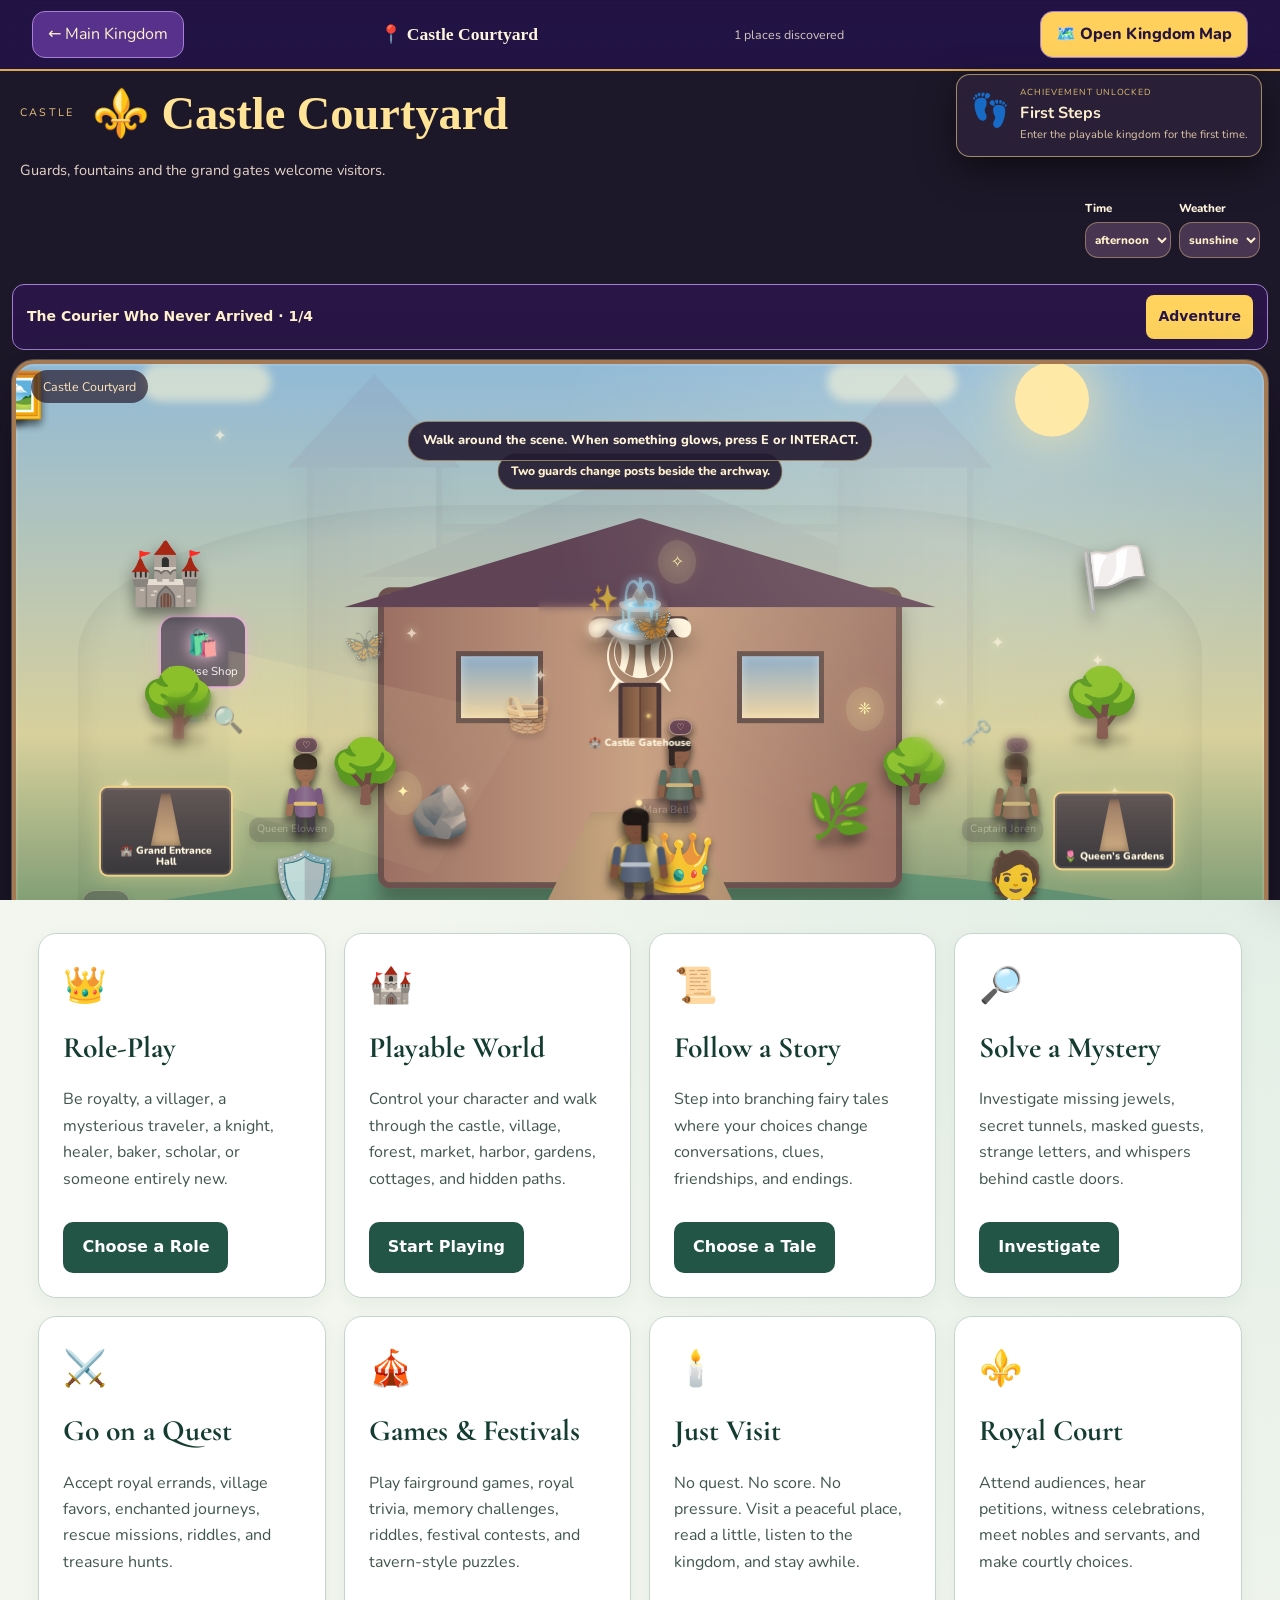
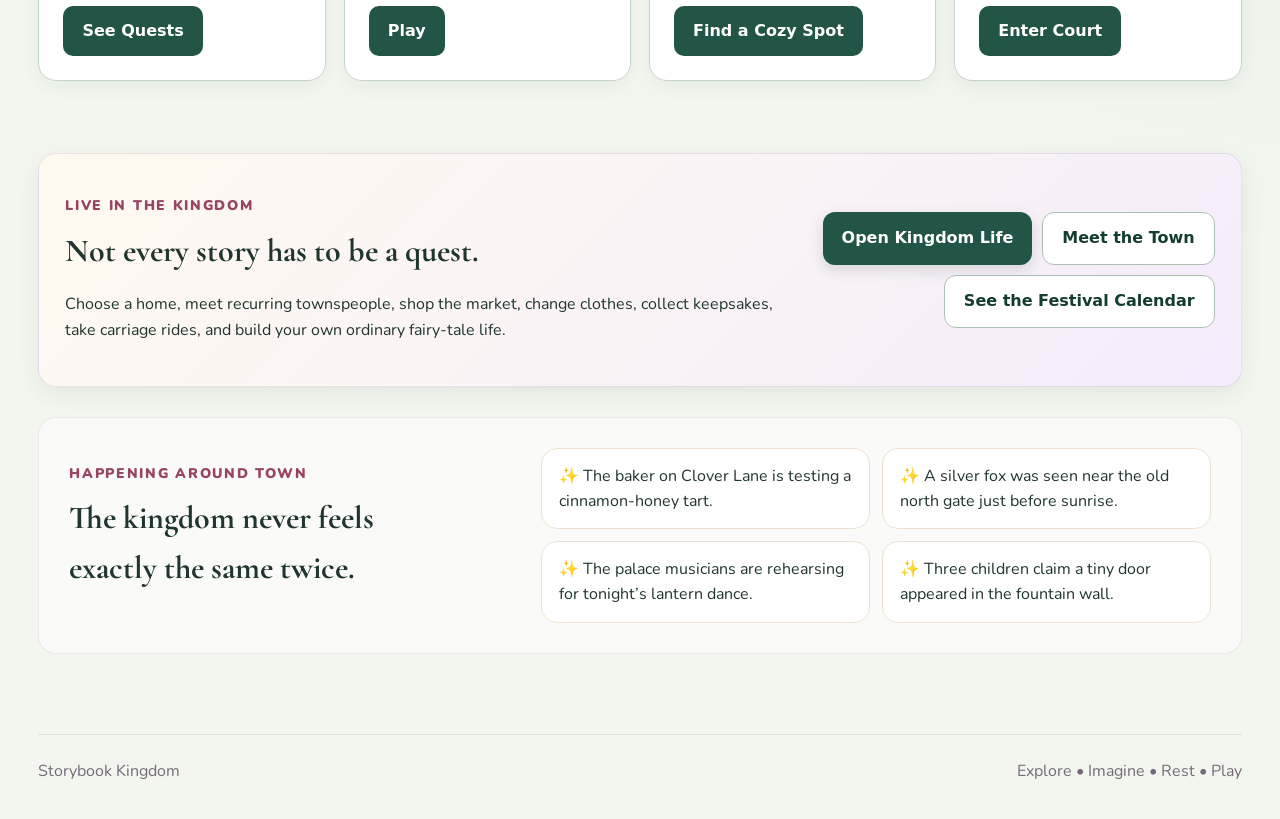
==== commit 19cc0fc9: "Refresh the fitted sleeping pose" ====
--- a/index.html
+++ b/index.html
@@ -40,7 +40,7 @@
   <link rel="stylesheet" href="weather-realism.css" />
   <link rel="stylesheet" href="playable-character-models.css" />
   <link rel="stylesheet" href="presentation-refresh.css?v=world-adventures-2" />
-<link rel="stylesheet" href="hands-on-interiors.css?v=20261011-rooms-2">
+<link rel="stylesheet" href="hands-on-interiors.css?v=20261011-rooms-3">
 </head>
 <body>
   <div class="sparkle-layer" aria-hidden="true"></div>
@@ -695,7 +695,7 @@
   <script src="playable-character-models.js?v=world-adventures-2"></script>
 <script src="direct-play.js?v=world-adventures-2"></script>
 <script src="new-adventure.js?v=world-adventures-2"></script>
-<script src="hands-on-interiors.js?v=20261011-rooms-2"></script>
+<script src="hands-on-interiors.js?v=20261011-rooms-3"></script>
 </body>
 </html>
 
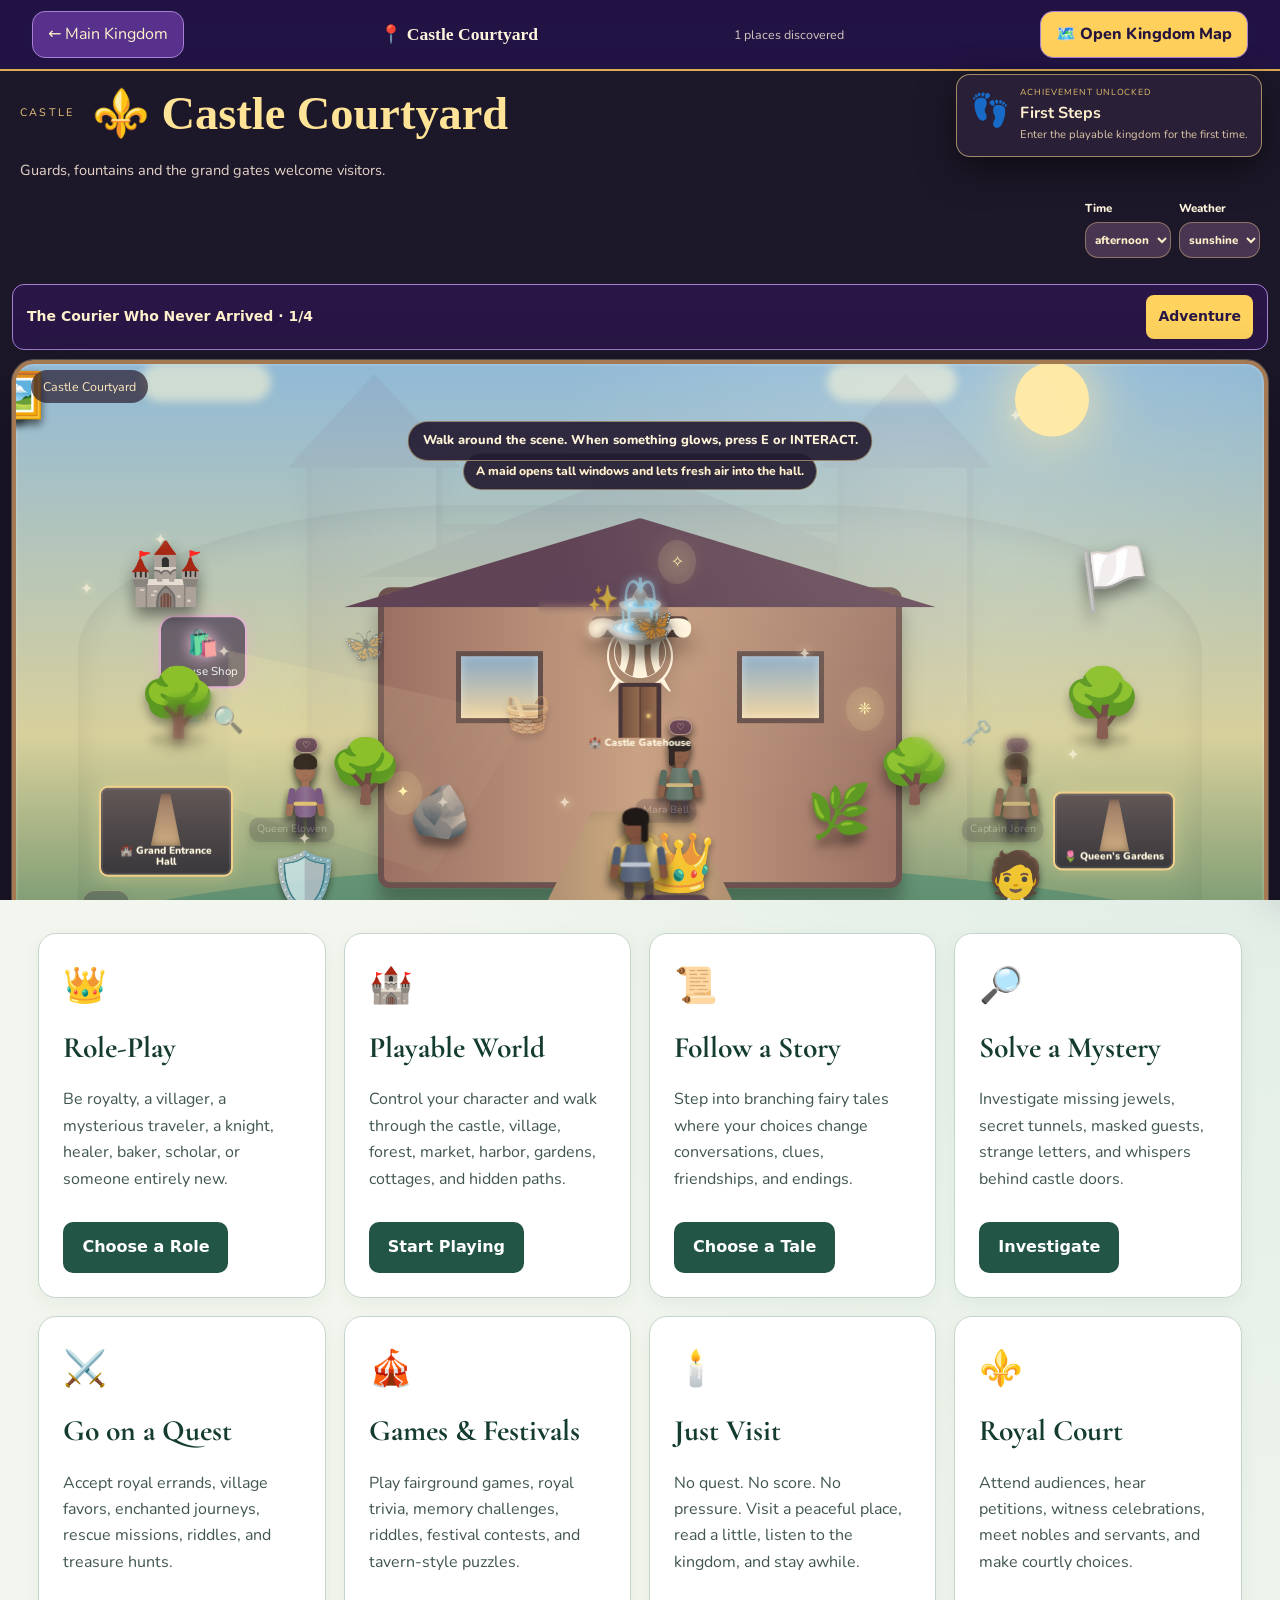
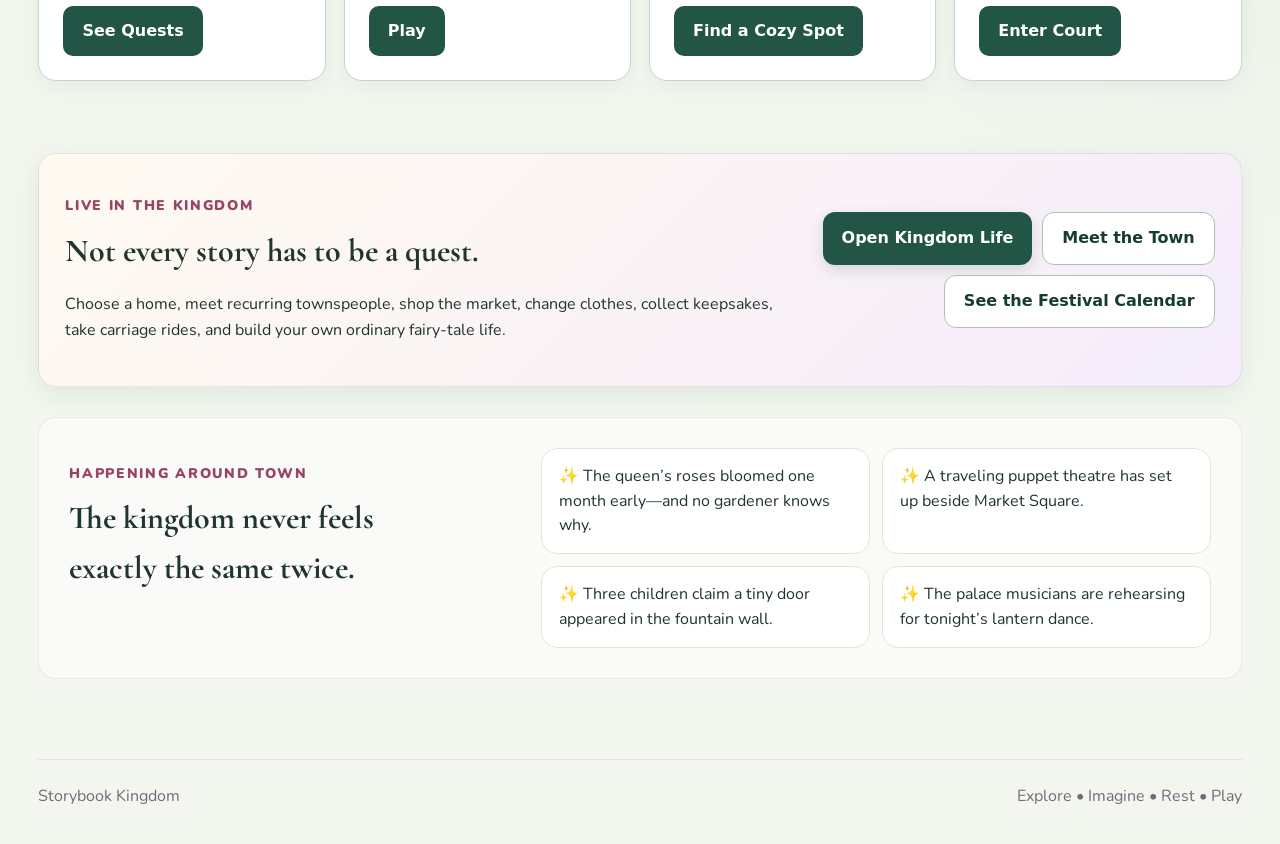
==== commit 9774af52: "Publish playable neighborhood routines and remembered festival choices" ====
--- a/index.html
+++ b/index.html
@@ -670,7 +670,7 @@
   <script src="scene-director.js?v=world-adventures-2"></script>
   <script src="game-shell.js?v=world-adventures-2"></script>
   <script src="living-schedule.js?v=world-adventures-2"></script>
-  <script src="micro-events.js?v=world-adventures-2"></script>
+  <script src="micro-events.js?v=20261011-neighborhood-1"></script>
   <script src="relationships.js?v=world-adventures-2"></script>
   <script src="cinematic-motion.js?v=world-adventures-2"></script>
   <script src="world-cycle.js?v=world-adventures-2"></script>
--- a/micro-events.css
+++ b/micro-events.css
@@ -3,4 +3,8 @@
 .micro-event.soft{opacity:.72}.micro-event.accepted{border-color:#a9e0af;background:#25362af0}.micro-icon{grid-row:1/3;font-size:2rem;align-self:start}.micro-event small{display:block;font-size:.58rem;letter-spacing:.11em;color:#dfbf76}.micro-event strong{display:block;margin:2px 0}.micro-event p{margin:3px 0 7px;font-size:.76rem;line-height:1.35}.micro-action{grid-column:2;justify-self:start;min-height:36px;border:1px solid #e6ca8a88;border-radius:9px;background:#6b4c76;color:white;padding:6px 9px;font-weight:800}.micro-action:disabled{opacity:.7}.micro-close{position:absolute;right:6px;top:6px;border:0;background:transparent;color:#f0dbad;font-size:1rem}.micro-event>div{padding-right:18px}
 @keyframes microIn{from{opacity:0;transform:translateY(-8px) scale(.97)}to{opacity:1;transform:none}}
 @media(max-width:600px){.micro-event{top:9px;right:9px;width:calc(100% - 18px);padding:9px 10px}.micro-event p{font-size:.72rem}}
-@media(prefers-reduced-motion:reduce){.micro-event{animation:none!important;transition:none!important}}+@media(prefers-reduced-motion:reduce){.micro-event{animation:none!important;transition:none!important}}
+.nl-panel{margin:16px 0;padding:20px;background:#f7ecd4;color:#382c40;border:1px solid #c1a16a;border-radius:22px}.nl-panel h2{margin:0 0 6px}.nl-intro{font-size:.8rem;color:#725e42}.nl-memory{background:#e5dfc3;padding:10px;border-radius:10px;font-size:.9rem}.nl-scene{height:310px;position:relative;overflow:hidden;background:linear-gradient(#a2c8d8 0 60%,#8ba366 60%);border-radius:15px;isolation:isolate}.nl-scene>div{position:absolute}.nl-sky{width:45px;height:45px;background:#ffe6a1;box-shadow:0 0 40px #ffe6a188;border-radius:50%;right:12%;top:10%}.nl-path{inset:65% -10% -10%;background:repeating-linear-gradient(20deg,#b9a082 0 25px,#9a8167 25px 27px);transform:perspective(250px) rotateX(25deg);z-index:-1}.nl-cottage{top:20%;width:18%;height:45%;border:7px solid #77563e;background:#e1c4a0;border-radius:7px}.nl-cottage:before{content:'';position:absolute;left:-18%;right:-18%;top:-35px;height:40px;background:#82535a;clip-path:polygon(50% 0,100% 100%,0 100%)}.nl-cottage i{position:absolute;left:35%;bottom:0;width:30%;height:45%;background:#604331;border-radius:20px 20px 0 0;border:3px solid #4a342d}.cottage-one{left:13%}.cottage-two{left:41%}.cottage-three{left:69%}.nl-bunting{left:8%;right:8%;top:13%;height:20px;border-top:2px solid #74513a;display:none;background:repeating-linear-gradient(90deg,transparent 0 22px,#deb856 22px 37px,transparent 37px 50px);clip-path:polygon(0 0,100% 0,100% 80%,0 80%)}.nl-panel[data-festival] .nl-bunting{display:block}.nl-panel[data-festival='village'] .nl-bunting{background:repeating-linear-gradient(90deg,transparent 0 22px,#b95b83 22px 37px,transparent 37px 50px)}.nl-neighbor{left:8%;bottom:18%;width:60px;height:98px;animation:nlRoutine 12s ease-in-out infinite alternate}.nl-player{left:46%;bottom:7%;height:100px;width:64px;z-index:4}.nl-neighbor .human-model,.nl-player .human-model{transform:none!important;scale:1}.nl-routine-prop,.nl-carried{position:absolute;left:36px;top:52px;z-index:12;font-size:24px}.nl-neighbor .human-arm{rotate:-65deg}.nl-neighbor .human-leg{animation:nlStride .5s ease-in-out infinite alternate}.nl-neighbor .leg-r{animation-delay:-.5s}.nl-seated{animation:none;left:8%}.nl-seated .human-leg{width:20px;height:13px;animation:none;rotate:20deg}.nl-seated .nl-routine-prop{left:20px}.nl-destination{position:absolute;top:61%;min-height:44px;max-width:24%;width:24%;transform:translateX(-50%);border:1px solid #665139;border-radius:10px;background:#fff3d8;color:#392b38;padding:7px;font-size:.8rem;font-weight:700;z-index:6}.nl-targets{inset:0;pointer-events:none}.nl-destination{pointer-events:auto}.nl-destination[data-slot='0']{left:22%}.nl-destination[data-slot='1']{left:50%}.nl-destination[data-slot='2']{left:78%}.nl-items{display:flex;gap:8px;left:12%;bottom:4%;z-index:6}.nl-item{min-width:42px;min-height:44px;border:2px solid #85644a;border-radius:10px;background:#ecd6aa;color:#382c40;font-size:18px;cursor:pointer}.nl-panel button:disabled{opacity:.5;cursor:default}.nl-panel button:focus-visible{outline:3px solid #825590;outline-offset:3px}.nl-routine{font-size:.85rem;color:#695740}.nl-caption{line-height:1.5;min-height:2em}.nl-controls{display:flex;flex-wrap:wrap;gap:9px}.nl-controls button{border:0;background:#69476e;color:white;padding:11px 16px;border-radius:12px;min-height:44px;cursor:pointer}.nl-delivering{animation:nlCarry 1.1s ease-in-out forwards}.nl-delivering .human-leg{animation:nlStride .2s ease-in-out infinite alternate}.nl-delivering .leg-r{animation-delay:-.2s}.nl-player .human-arm{rotate:-50deg}.nl-panel[data-time='evening'] .nl-scene{background:linear-gradient(#b7879f 0 60%,#6f8050 60%)}.nl-panel[data-time='night'] .nl-scene{background:linear-gradient(#343751 0 60%,#4c614b 60%)}.nl-panel[data-time='night'] .nl-sky{background:#f0e4b6;box-shadow:0 0 20px #f0e4b633}.nl-panel[data-time='evening'] .nl-cottage i,.nl-panel[data-time='night'] .nl-cottage i{background:linear-gradient(#795542,#edb864);box-shadow:0 0 18px #f2bc6944}
+@keyframes nlRoutine{from{left:4%}to{left:23%}}@keyframes nlStride{to{rotate:18deg}}@keyframes nlCarry{to{left:var(--destination);bottom:28%}}
+@media(max-width:650px){.nl-panel{padding:12px}.nl-scene{height:275px}.nl-cottage{width:22%;border-width:4px}.cottage-one{left:11%}.cottage-two{left:39%}.cottage-three{left:67%}.nl-destination{font-size:.66rem;padding:5px}.nl-neighbor{scale:.8;transform-origin:bottom}.nl-player{scale:.9;transform-origin:bottom}.nl-items{left:5%;gap:4px}.nl-controls button{flex:1 1 140px}}
+@media(prefers-reduced-motion:reduce){.nl-scene *{animation:none!important}.nl-delivering{left:var(--destination)!important;bottom:28%!important}}
--- a/hands-on-interiors.css
+++ b/hands-on-interiors.css
@@ -4,3 +4,5 @@
 @keyframes hiStir{to{rotate:25deg}}@keyframes hiSteam{to{opacity:.2;translate:0 -15px}}@keyframes hiGlow{to{filter:brightness(1.3)}}@keyframes hiPages{50%{rotate:5deg}}
 @media(max-width:650px){.hi-panel{padding:12px}.hi-scene{height:275px}.hi-bed{right:4%;width:115px}.hi-quilt{width:75px}.hi-chair{left:24%}.hi-scene:is([data-mode='sit'],[data-mode='read'],[data-mode='tea']) .hi-person{left:24%}.hi-scene[data-mode='read'] .hi-book{left:calc(24% + 23px)}.hi-scene[data-mode='sleep'] .hi-person{right:calc(4% + 32px)}.hi-panel[data-room='kitchen'] .hi-table{left:30%;width:130px}.hi-panel[data-room='kitchen'] .hi-person{left:26%}.hi-oven{right:4%;width:70px}.hi-controls button{flex:1 1 135px}.hi-window{left:9%;width:20%}}
 @media(prefers-reduced-motion:reduce){.hi-scene *{animation:none!important}}
+.hi-scene[data-mode='sleep'] .hi-person{right:calc(8% + 15px);bottom:20%;width:140px;height:60px;transform:none}.hi-scene[data-mode='sleep'] .hi-person .human-model{position:absolute;left:25px;top:-38px;transform:rotate(-90deg)!important;transform-origin:32px 50px}.hi-scene[data-mode='sleep'] .hi-person .human-eye{height:1px;width:4px}
+@media(max-width:650px){.hi-scene[data-mode='sleep'] .hi-person{right:calc(4% + 5px);width:110px}.hi-scene[data-mode='sleep'] .hi-person .human-model{left:15px}}
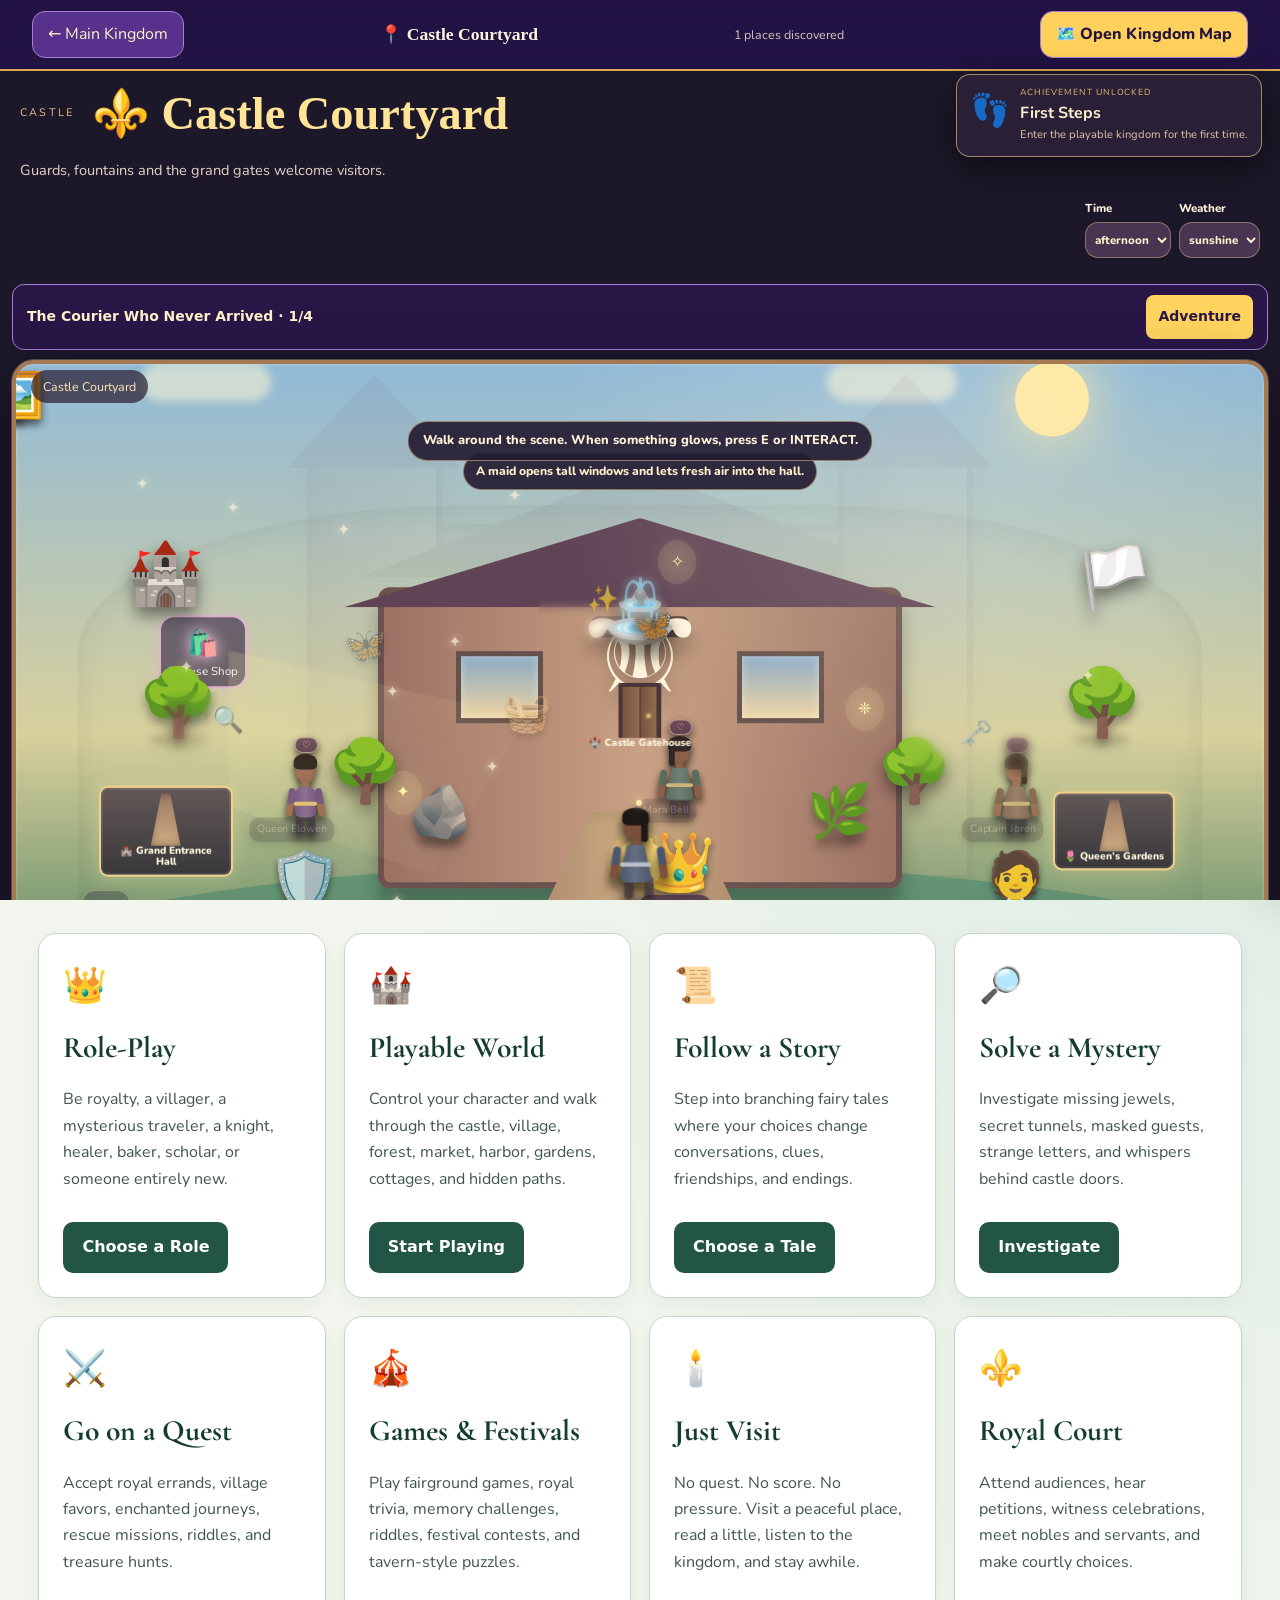
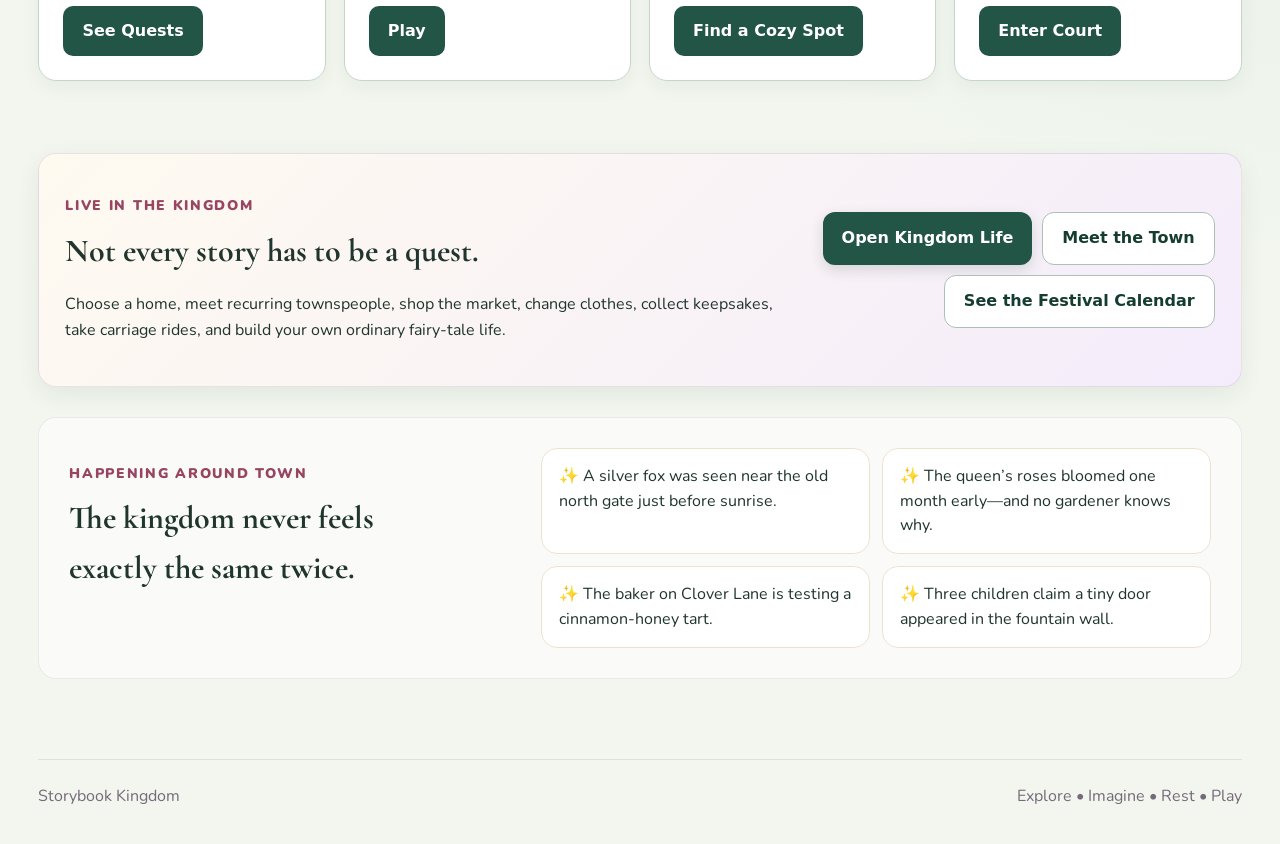
==== commit 793116bf: "Show planted flowers, lit lamps and prepared reading cushions" ====
--- a/index.html
+++ b/index.html
@@ -670,7 +670,7 @@
   <script src="scene-director.js?v=world-adventures-2"></script>
   <script src="game-shell.js?v=world-adventures-2"></script>
   <script src="living-schedule.js?v=world-adventures-2"></script>
-  <script src="micro-events.js?v=20261011-neighborhood-1"></script>
+  <script src="micro-events.js?v=20261011-neighborhood-2"></script>
   <script src="relationships.js?v=world-adventures-2"></script>
   <script src="cinematic-motion.js?v=world-adventures-2"></script>
   <script src="world-cycle.js?v=world-adventures-2"></script>
--- a/micro-events.css
+++ b/micro-events.css
@@ -8,3 +8,4 @@
 @keyframes nlRoutine{from{left:4%}to{left:23%}}@keyframes nlStride{to{rotate:18deg}}@keyframes nlCarry{to{left:var(--destination);bottom:28%}}
 @media(max-width:650px){.nl-panel{padding:12px}.nl-scene{height:275px}.nl-cottage{width:22%;border-width:4px}.cottage-one{left:11%}.cottage-two{left:39%}.cottage-three{left:67%}.nl-destination{font-size:.66rem;padding:5px}.nl-neighbor{scale:.8;transform-origin:bottom}.nl-player{scale:.9;transform-origin:bottom}.nl-items{left:5%;gap:4px}.nl-controls button{flex:1 1 140px}}
 @media(prefers-reduced-motion:reduce){.nl-scene *{animation:none!important}.nl-delivering{left:var(--destination)!important;bottom:28%!important}}
+.nl-panel[data-time='afternoon'] .nl-destination:before{content:'';position:absolute;left:calc(50% - 27px);top:-28px;width:54px;height:25px;border-radius:3px 3px 12px 12px;background:#a9613d;border:3px solid #734731}.nl-panel[data-time='afternoon'] .nl-destination[data-placed='true']:after{content:'🌷🌷';position:absolute;left:calc(50% - 28px);top:-51px;font-size:23px}.nl-panel[data-time='evening'] .nl-destination:before{content:'';position:absolute;left:calc(50% - 3px);top:-64px;width:6px;height:62px;background:#554438}.nl-panel[data-time='evening'] .nl-destination:after{content:'';position:absolute;left:calc(50% - 12px);top:-65px;width:24px;height:28px;border:4px solid #624838;border-radius:5px;background:#806a56}.nl-panel[data-time='evening'] .nl-destination[data-placed='true']:after{background:#ffe8a2;box-shadow:0 0 28px #ffe3a6}.nl-panel[data-time='night'] .nl-destination:before{content:'';position:absolute;left:calc(50% - 29px);top:-23px;width:58px;height:20px;background:#657fa9;border:3px solid #d5c195;border-radius:12px}.nl-panel[data-time='night'] .nl-destination[data-slot='1']:before{background:#a56685}.nl-panel[data-time='night'] .nl-destination[data-slot='2']:before{background:#af9458}.nl-panel[data-time='night'] .nl-destination[data-placed='true']:after{content:'📖';position:absolute;left:calc(50% - 12px);top:-38px;font-size:24px}
